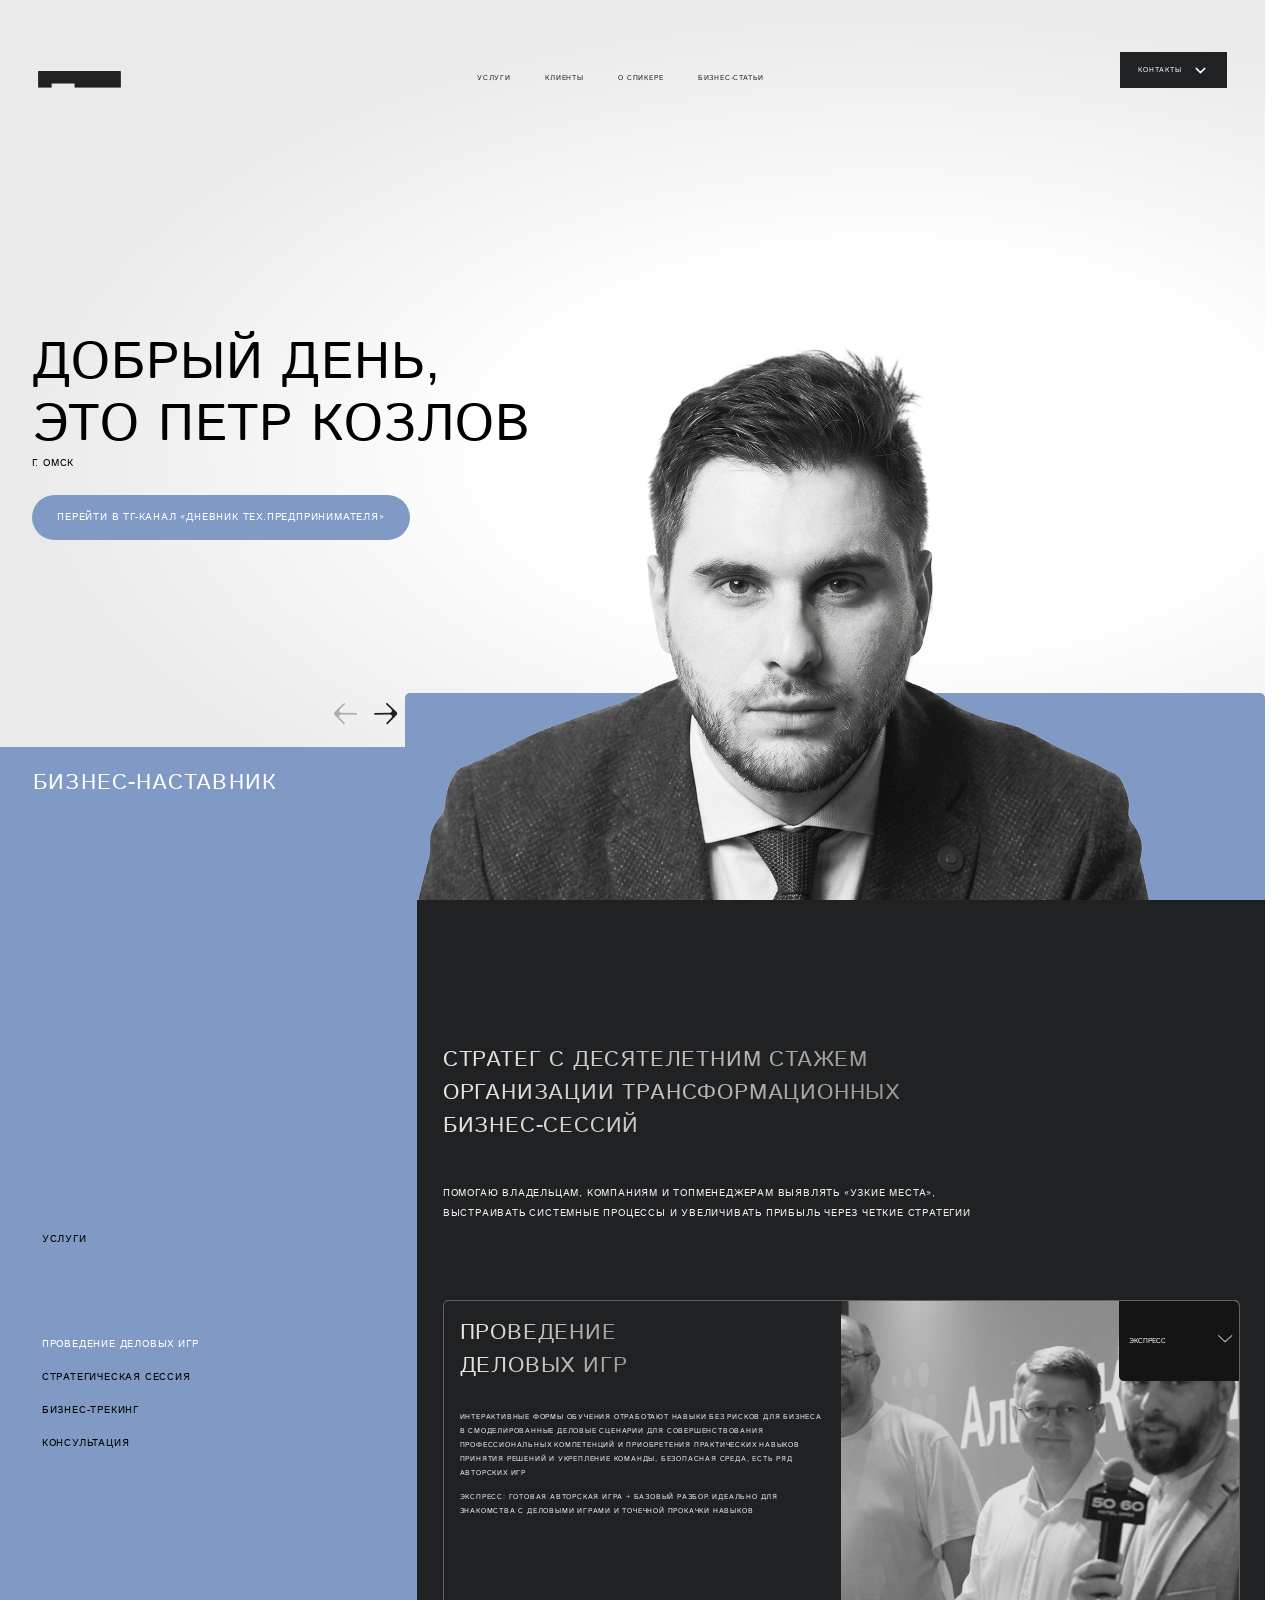
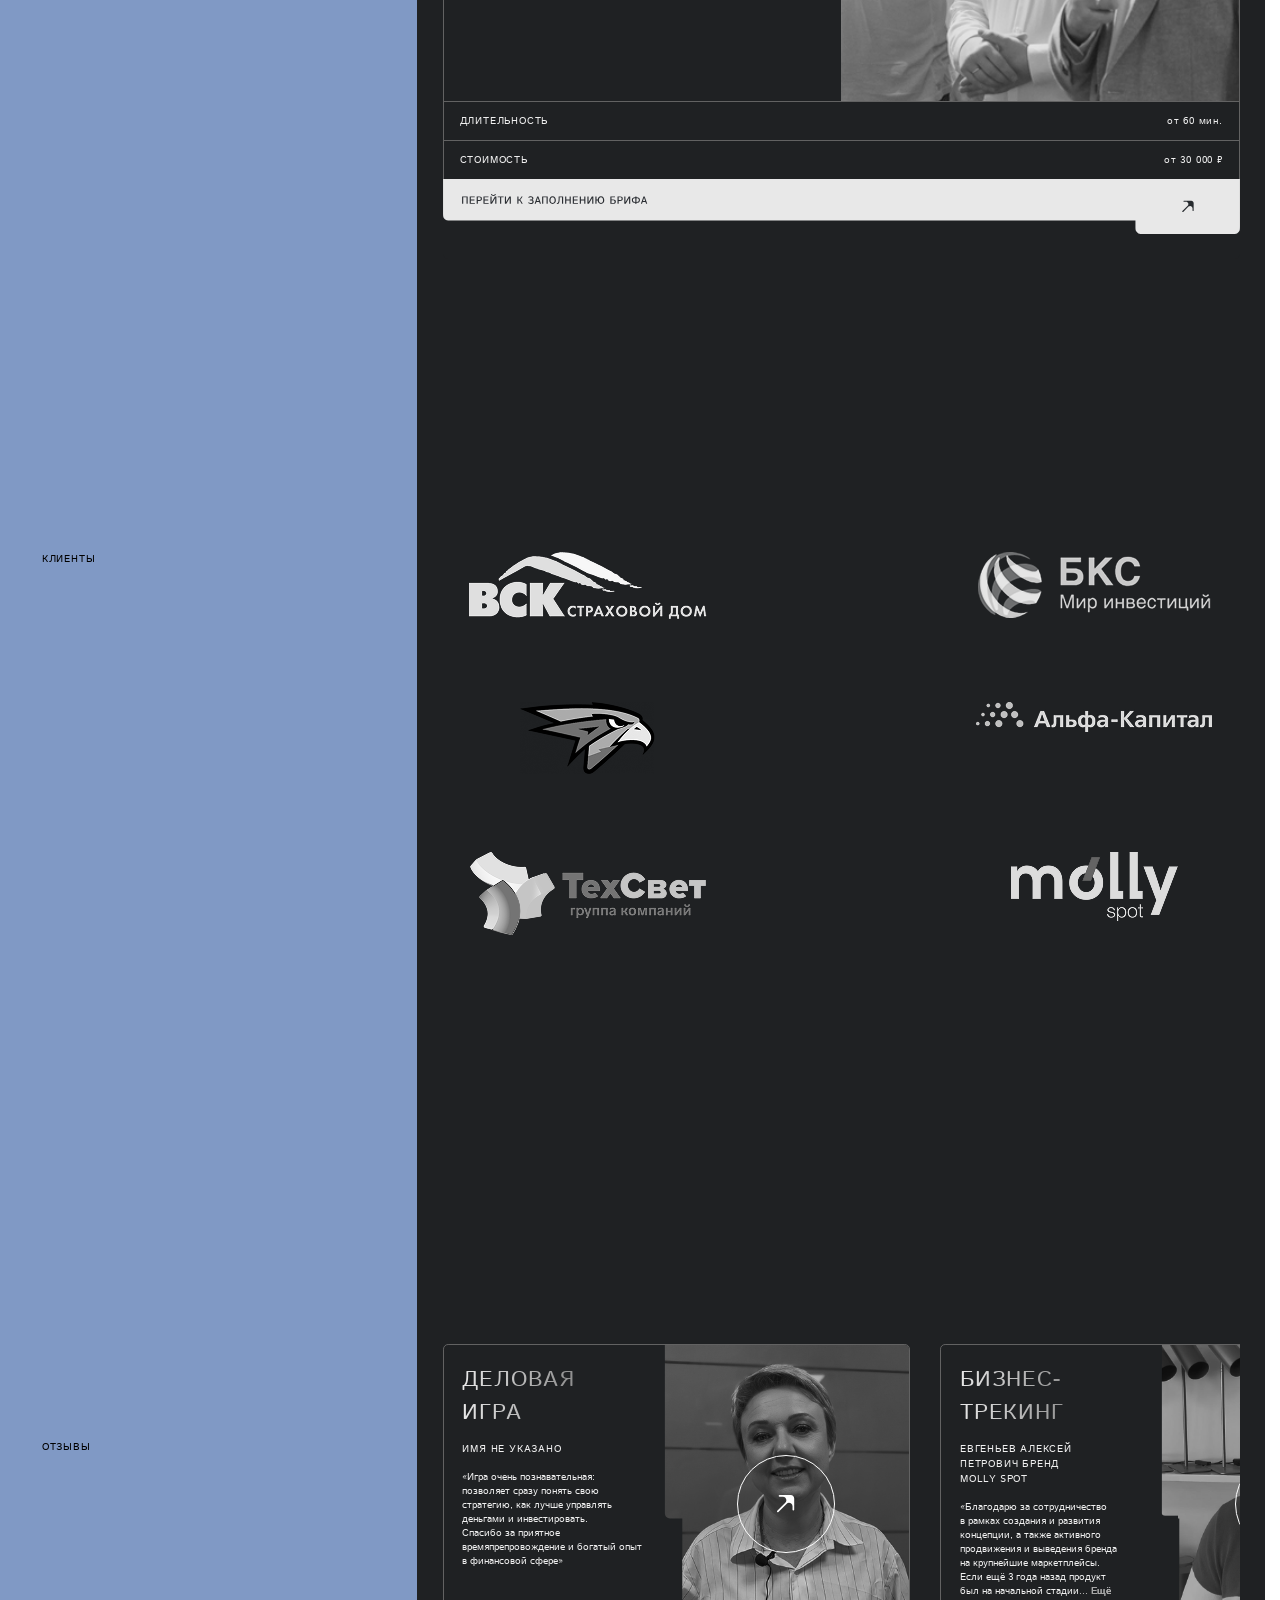
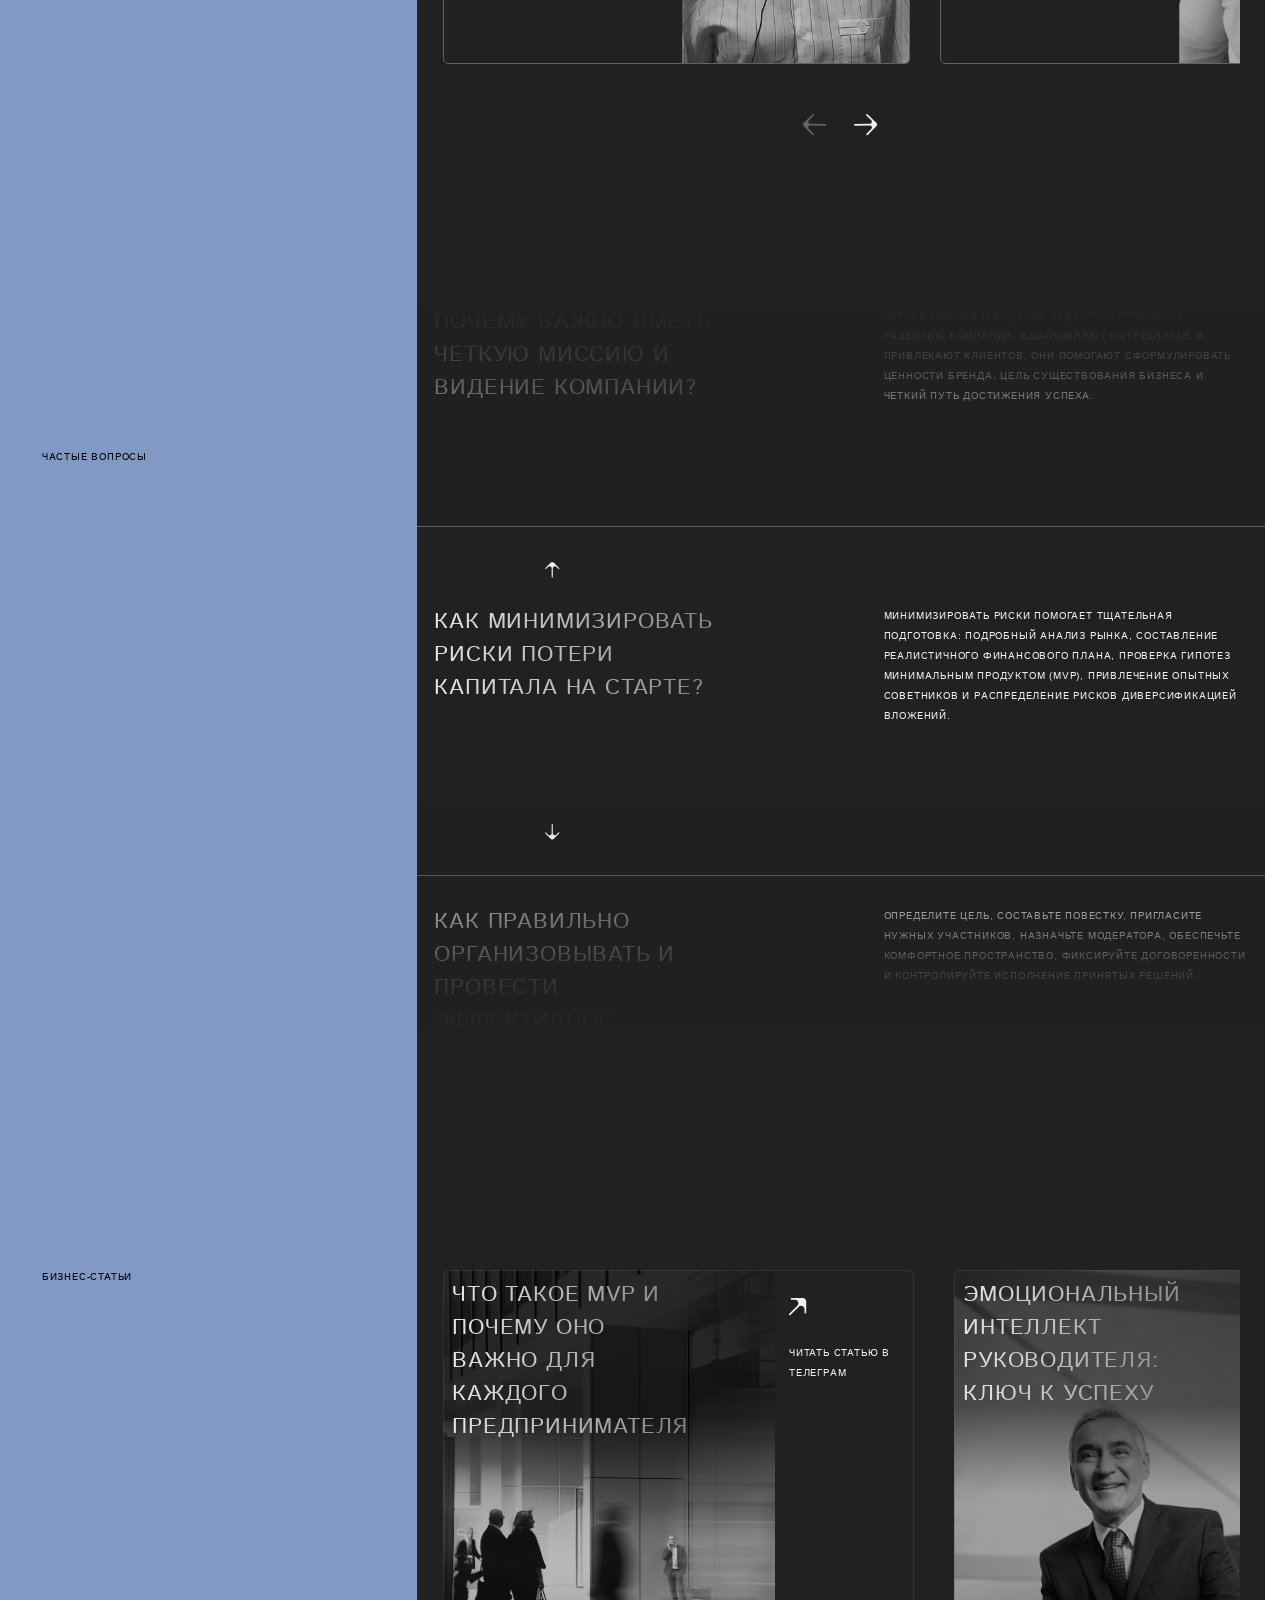
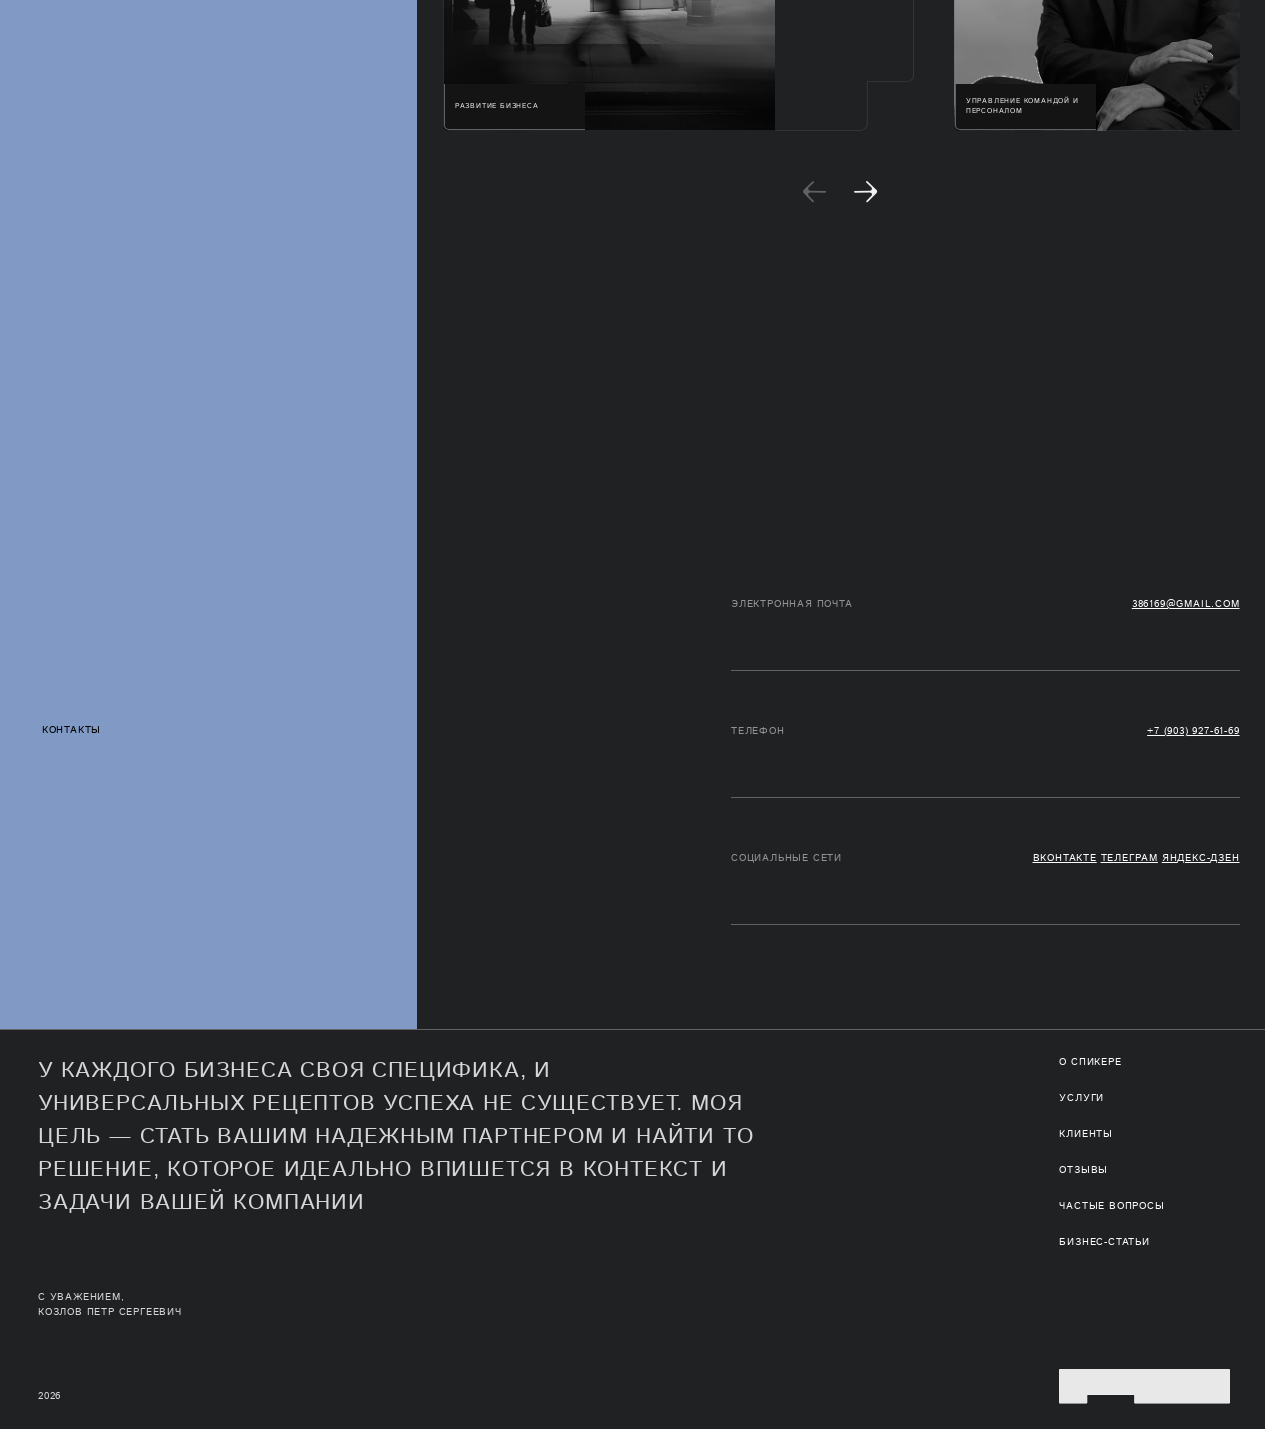
==== index.html @ 0a01ee16 "Обновление сайта3" ====
<!DOCTYPE html>
<html lang="ru">
<head>
	<meta charset="UTF-8">
	<meta name="viewport" content="width=device-width, initial-scale=1.0">
	<title>Пётр Козлов</title>
	<link rel="stylesheet" href="assets/css/style.css" type="text/css">
	<link rel="stylesheet" href="https://cdn.plyr.io/3.6.3/plyr.css"/>
	<link rel="icon" href="assets/svg/favicon.svg" type="image/svg+xml">


</head>
<body>
	<header>
		<nav>
			<div class="mobile-nav">
				<img src="assets/svg/logo.svg" alt="logo" class="logo" id="mobile-logo">
				<img src="assets/svg/burger-btn.svg" alt="burger-btn" id="burger-btn">
				<div class="mobile-nav-container hidden">
					<a href="#m-services">УСЛУГИ</a>
					<a href="#m-clients">КЛИЕНТЫ</a>
					<a href="#about">О СПИКЕРЕ</a>
					<a href="#m-articles">БИЗНЕС-СТАТЬИ</a>
					<a href="#m-contacts">КОНТАКТЫ</a>
					<img src="assets/svg/burger-close-btn.svg" alt="burger-close-btn" id="burger-close-btn">
				</div>
			</div>
			<div class="nav-container">
				<img src="assets/svg/logo.svg" alt="logo" class="logo">
				<div class="nav-links">
					<a href="#services">УСЛУГИ</a>
					<a href="#clients">КЛИЕНТЫ</a>
					<a href="#about">О СПИКЕРЕ</a>
					<a href="#articles">БИЗНЕС-СТАТЬИ</a>
				</div>
				<div class="contacts-dropdown">

					<button class="contacts-btn">
					<span>КОНТАКТЫ</span>
			
					<svg class="arrow" width="17" height="17" viewBox="0 0 24 24">
						<path d="M6 9L12 15L18 9"
							stroke="white"
							stroke-width="2"
							fill="none"
							stroke-linecap="round"/>
					</svg>
					</button>
			
					<div class="dropdown-menu">
			
					<a href="mailto:386169@gmail.com" class="contacts-without-underline-link">
						386169@gmail.com
					</a>
			
					<a href="tel:+79039276169" class="contacts-without-underline-link">
						+7 (903) 927-61-69
					</a>
			
					<a href="#">
						ВКОНТАКТЕ
					</a>
			
					<a href="#">
						ТЕЛЕГРАМ
					</a>
			
					<a href="#">
						ЯНДЕКС-ДЗЕН
					</a>
			
					</div>
			
				</div>
			</div>
			
		</nav>
	</header>
	<main>
		<div class="video-container hidden">
			<video preload="none" playsinline controls>
				<source src="assets/videos/REVIEW_1_fixed.mp4" type="video/mp4" />
			</video>
		</div>
		<div class="video-container hidden">
			<video preload="none" playsinline controls>
				<source src="assets/videos/REVIEW_2_fixed.mp4" type="video/mp4" />
			</video>
		</div>
		
		<section id="hero-section">
			<div class="hero-main-container">
				<div class="main-text">
					<h1>ДОБРЫЙ ДЕНЬ, </h1>
					<h1>ЭТО ПЕТР КОЗЛОВ</h1>
					<p>Г. ОМСК</p>
					<div class="round-link-tg">
						<a id="btn-go-to" href="https://t.me/technicalpred">ПЕРЕЙТИ В ТГ-КАНАЛ «ДНЕВНИК ТЕХ.ПРЕДПРИНИМАТЕЛЯ»</a>
					</div>
				</div>
			</div>
			<div class="arrow-buttons">
				<div></div>
				<svg id="left-arrow-btn" width="45" height="42" fill="none" xmlns="http://www.w3.org/2000/svg">
					<path d="M23.1695 10.7972C23.1634 11.2652 22.779 11.6396 22.311 11.6335L7.2255 11.436C5.44384 11.4127 4.52338 13.5551 5.76671 14.8314L10.6254 19.819C10.9364 20.1383 10.9459 20.6443 10.6471 20.975C10.3201 21.337 9.75532 21.3476 9.41493 20.9982L0.567143 11.9156C-0.203615 11.1244 -0.187037 9.8582 0.604169 9.08744L9.6867 0.23965C10.0361 -0.100743 10.6004 -0.0753549 10.9178 0.295043C11.2079 0.633497 11.1852 1.13907 10.8659 1.45011L5.87828 6.30878C4.60197 7.55211 5.46602 9.71789 7.24768 9.74122L22.3332 9.93871C22.8012 9.94484 23.1756 10.3292 23.1695 10.7972Z"/>
				</svg>
				
				<svg id="right-arrow-btn" width="45" height="42" fill="none" xmlns="http://www.w3.org/2000/svg">
					<path d="M0.00041566 10.7972C0.0065426 11.2652 0.390896 11.6396 0.858895 11.6335L15.9444 11.436C17.7261 11.4127 18.6465 13.5551 17.4032 14.8314L12.5445 19.819C12.2335 20.1383 12.224 20.6443 12.5228 20.975C12.8499 21.337 13.4146 21.3476 13.755 20.9982L22.6028 11.9156C23.3735 11.1244 23.357 9.8582 22.5658 9.08744L13.4832 0.23965C13.1338 -0.100743 12.5695 -0.075355 12.2521 0.295043C11.962 0.633497 11.9848 1.13907 12.3041 1.45011L17.2916 6.30879C18.568 7.55211 17.7039 9.71789 15.9222 9.74122L0.836707 9.93871C0.368711 9.94484 -0.00571129 10.3292 0.00041566 10.7972Z"/>
					</svg>
			</div>
			<div class="left-color-hero-section">
				<h2 class="main-text-swap" id="main-text-swap">БИЗНЕС-НАСТАВНИК</h2>
			</div>
			<div class="right-color-hero-section">
				<img src="assets/images/hero-section-first.png" alt="hero-section" class="hero-section-photo" id="hero-photo" loading="lazy">
				<img src="assets/images/hero-section-second.png" alt="hero-section" class="hero-section-photo" id="hero-photo-2" loading="lazy">
				<img src="assets/images/hero-section-third.png" alt="hero-section" class="hero-section-photo" id="hero-photo-3" loading="lazy">
				<img src="assets/images/hero-section-fourth.png" alt="hero-section" class="hero-section-photo" id="hero-photo-4" loading="lazy">
			</div>
		</section>
		<section id="hero-section-mobile">
			<div class="hero-mobile-main-container">
				<div class="mobile-main-text">
					<h1>ДОБРЫЙ ДЕНЬ, </h1>
					<h1>ЭТО ПЕТР КОЗЛОВ</h1>
				</div>

				<img src="assets/images/m-hero-section-first.png" alt="hero-section-1" class="hero-mobile-photo" loading="lazy">
				<img src="assets/images/m-hero-section-second.png" alt="hero-section-2" class="hero-mobile-photo" loading="lazy">
				<img src="assets/images/m-hero-section-third.png" alt="hero-section-3" class="hero-mobile-photo" loading="lazy">
				<img src="assets/images/m-hero-section-fourth.png" alt="hero-section-4" class="hero-mobile-photo" loading="lazy">
				<div class="mobile-round-link-tg">
					<a id="mobile-btn-go-to" href="https://t.me/technicalpred">ПЕРЕЙТИ В ТЕЛЕГРАМ-КАНАЛ</a>
				</div>
				<div class="mobile-color-hero-section">
					<h2 class="mobile-main-text-swap" id="mobile-main-text-swap">БИЗНЕС-НАСТАВНИК</h2>
					<div id="mobile-hero-pagination">
						<div class="m-h-pag-item"></div>
						<div class="m-h-pag-item"></div>
						<div class="m-h-pag-item"></div>
						<div class="m-h-pag-item"></div>
					</div>
				</div>
			</div>
		</section>
		<section class="type-section" name="services_section">
			<div class="type-section-left-container left-services-section">
				<div class=""></div>
				<div class="left-container-services">
					<h2 class="left-section-headers" id="services">УСЛУГИ</h2>
					<div class="type-section-btn" data-index="0">Проведение деловых игр</div>
					<div class="type-section-btn" data-index="1">Стратегическая сессия</div>
					<div class="type-section-btn" data-index="2">Бизнес-трекинг</div>
					<div class="type-section-btn" data-index="3">Консультация</div>
				</div>
			</div>
			<div class="type-section-right-container right-services-section" id="about">
				<div class="right-section-main-desc">
					<h3 class="right-section-headers">стратег с десятелетним стажем организации трансформационных бизнес-сессий</h3>
					<p class="right-section-text">
						Помогаю владельцам, компаниям и топменеджерам выявлять «узкие места», выстраивать системные процессы и увеличивать прибыль через четкие стратегии
					</p>
				</div>

				
				<h2 class="mobile-headers" id="m-services">УСЛУГИ</h2>
				<div class="slider-services">
					<div class="slider-services-track" id="slider-services-track">

						<div class="service-card">
							<div class="top-part-card">
								<div class="top-part-card-left">
									<h4 class="right-section-headers service-headers">Проведение деловых игр</h4>
									<p class="right-section-text service-desc-first">
										интерактивные формы обучения отработают навыки
										без рисков для бизнеса в смоделированные деловые сценарии для совершенствования профессиональных компетенций и приобретения практических навыков принятия решений и укрепление команды, безопасная среда, есть ряд авторских игр
									</p>
									<p class="right-section-text service-desc-second">
										экспресс: Готовая авторская игра + базовый разбор. Идеально для знакомства с деловыми играми и точечной прокачки навыков
									</p>

								</div>
								<div class="top-part-card-right">
									<img src="assets/images/service_1.png" alt="service-card1">
									<div class="service-selector">
										<button class="service-selector-btn">
										    Экспресс<span>Место</span>
										</button>
										<svg class="service-choice-arrow" width="15" height="8" viewBox="0 0 15 8" xmlns="http://www.w3.org/2000/svg">
											<path d="M7.17382 5.46788C7.20015 5.46788 7.22625 5.47285 7.25074 5.48251L7.32921 5.51348C7.56891 5.60807 7.84181 5.55288 8.02592 5.37258L13.3481 0.160641C13.5572 -0.0440926 13.8882 -0.0546297 14.1099 0.136393C14.3597 0.351709 14.3719 0.734682 14.1363 0.965453L7.85201 7.11951C7.46325 7.50022 6.84144 7.50022 6.45268 7.11951L0.168434 0.965454C-0.0672194 0.734683 -0.0550286 0.35171 0.194825 0.136394C0.416488 -0.0546286 0.747508 -0.0440914 0.956573 0.160643L6.39174 5.48321C6.43358 5.52419 6.38893 5.59301 6.33446 5.57152C6.27934 5.54977 6.29491 5.46788 6.35417 5.46788L7.17382 5.46788Z"/>
										</svg>
											
										
									  
										<ul class="service-selector-list hidden">
										    <li class="service-choice" data-service="express">
											  Экспресс
										    </li>
									  
										    <li class="service-choice" data-service="comand">
											  Командный
										    </li>
									  
										    <li class="service-choice" data-service="strategy">
											  Стратегический
										    </li>
										</ul>
									  </div>
								</div>
								<h4 class="mobile-service-headers">Проведение деловых игр</h4>
							</div>
							<div class="service-desc-duration">
								<p class="right-section-text">Длительность</p>
								<p class="right-section-text duration-item">от 60 мин.</p>
							</div>
							<div class="service-desc-price">
								<p class="right-section-text">Стоимость</p>
								<p class="right-section-text price-item">от 30 000 ₽</p>
							</div>
							<a class="service-go-to-brief" href="brief.html">
								<img src="assets/svg/service-card-bottom.svg" alt="service-btn-bottom">
								<img src="assets/svg/service-card-bottom-hover.svg" alt="service-btn-bottom-hover" class="service-go-to-brief-hover">
							</a>
							<a class="mobile-service-go-to-brief" href="brief.html">
								<img src="assets/svg/mobile-service-card-bottom.svg" alt="service-btn-bottom">
							</a>
						</div>

						<div class="service-card">
							<div class="top-part-card">
								<div class="top-part-card-left">
									<h4 class="right-section-headers service-headers">Стратегическая сессия</h4>
									<p class="right-section-text service-desc-first">
										Способ совместной деятельности топ-менеджмента и основных работников фирмы, ориентированный на формирование и утверждение единой стратегии перспективного развития на определённый период
									</p>
									<p class="right-section-text service-desc-second">
										экспресс: Однодневная сессия с готовой методологией. Подходит для малого бизнеса и стартапов, которым нужно быстро синхронизировать видение
									</p>
								</div>
								<div class="top-part-card-right">
									<img src="assets/images/service_2.png" alt="">
									<div class="service-selector">
										<button class="service-selector-btn">
										    Экспресс<span>Место</span>
										</button>
										<svg class="service-choice-arrow" width="15" height="8" viewBox="0 0 15 8" xmlns="http://www.w3.org/2000/svg">
											<path d="M7.17382 5.46788C7.20015 5.46788 7.22625 5.47285 7.25074 5.48251L7.32921 5.51348C7.56891 5.60807 7.84181 5.55288 8.02592 5.37258L13.3481 0.160641C13.5572 -0.0440926 13.8882 -0.0546297 14.1099 0.136393C14.3597 0.351709 14.3719 0.734682 14.1363 0.965453L7.85201 7.11951C7.46325 7.50022 6.84144 7.50022 6.45268 7.11951L0.168434 0.965454C-0.0672194 0.734683 -0.0550286 0.35171 0.194825 0.136394C0.416488 -0.0546286 0.747508 -0.0440914 0.956573 0.160643L6.39174 5.48321C6.43358 5.52419 6.38893 5.59301 6.33446 5.57152C6.27934 5.54977 6.29491 5.46788 6.35417 5.46788L7.17382 5.46788Z"/>
										</svg>
									  
										<ul class="service-selector-list hidden">
										    <li class="service-choice" data-service="expressStratSession">
											  Экспресс
										    </li>
									  
										    <li class="service-choice" data-service="standard">
											  Стандарт
										    </li>
									  
										    <li class="service-choice" data-service="premium">
											  Премиум
										    </li>
										</ul>
									  </div>
								</div>
								<h4 class="mobile-service-headers">Стратегическая сессия</h4>
							</div>
							<div class="service-desc-duration">
								<p class="right-section-text">Длительность</p>
								<p class="right-section-text duration-item">6 ч.</p>
							</div>
							<div class="service-desc-price">
								<p class="right-section-text">Стоимость</p>
								<p class="right-section-text price-item">от 70 000 ₽</p>
							</div>
							<a class="service-go-to-brief" href="brief.html">
								<img src="assets/svg/service-card-bottom.svg" alt="service-btn-bottom">
								<img src="assets/svg/service-card-bottom-hover.svg" alt="service-btn-bottom-hover" class="service-go-to-brief-hover">
							</a>
							<a class="mobile-service-go-to-brief" href="brief.html">
								<img src="assets/svg/mobile-service-card-bottom.svg" alt="service-btn-bottom">
							</a>
						</div>
		
						<div class="service-card">
							<div class="top-part-card">
								<div class="top-part-card-left">
									<h4 class="right-section-headers service-headers">бизнес-трекинг</h4>
									<p class="right-section-text service-desc-first">
										регулярный мониторинг и исследование важнейших метрик компании, предназначенный для обнаружения слабых мест, определений путей расширения и оптимизации функционирования
									</p>
									<p class="right-section-text service-desc-second">
										экспресс-диагностика: Базовый мониторинг ключевых метрик + выявление «узких горлышек» + список рекомендаций. Подходит для малого бизнеса, которому нужен быстрый срез состояния
									</p>
								</div>
								<div class="top-part-card-right">
									<img src="assets/images/service_3.png" alt="">
									<div class="service-selector">
										<button class="service-selector-btn">
										    Экспресс-диагностика<span>Место</span>
										</button>
										<svg class="service-choice-arrow" width="15" height="8" viewBox="0 0 15 8" xmlns="http://www.w3.org/2000/svg">
											<path d="M7.17382 5.46788C7.20015 5.46788 7.22625 5.47285 7.25074 5.48251L7.32921 5.51348C7.56891 5.60807 7.84181 5.55288 8.02592 5.37258L13.3481 0.160641C13.5572 -0.0440926 13.8882 -0.0546297 14.1099 0.136393C14.3597 0.351709 14.3719 0.734682 14.1363 0.965453L7.85201 7.11951C7.46325 7.50022 6.84144 7.50022 6.45268 7.11951L0.168434 0.965454C-0.0672194 0.734683 -0.0550286 0.35171 0.194825 0.136394C0.416488 -0.0546286 0.747508 -0.0440914 0.956573 0.160643L6.39174 5.48321C6.43358 5.52419 6.38893 5.59301 6.33446 5.57152C6.27934 5.54977 6.29491 5.46788 6.35417 5.46788L7.17382 5.46788Z"/>
										</svg>
									  
										<ul class="service-selector-list hidden">
										    <li class="service-choice" data-service="expressDiagnostic">
												Экспресс-диагностика
										    </li>
									  
										    <li class="service-choice" data-service="optimisation">
												Оптимизация
										    </li>
									  
										    <li class="service-choice" data-service="stratMaintenance">
												Стратегическое сопровождение
										    </li>
										</ul>
									  </div>
								</div>
								<h4 class="mobile-service-headers">Бизнес-трекинг</h4>
							</div>
							<div class="service-desc-duration">
								<p class="right-section-text">Длительность</p>
								<p class="right-section-text duration-item">5 СЕССИЙ</p>
							</div>
							<div class="service-desc-price">
								<p class="right-section-text">Стоимость</p>
								<p class="right-section-text price-item">от 50 000 ₽</p>
							</div>
							<a class="service-go-to-brief" href="brief.html">
								<img src="assets/svg/service-card-bottom.svg" alt="service-btn-bottom">
								<img src="assets/svg/service-card-bottom-hover.svg" alt="service-btn-bottom-hover" class="service-go-to-brief-hover">
							</a>
							<a class="mobile-service-go-to-brief" href="brief.html">
								<img src="assets/svg/mobile-service-card-bottom.svg" alt="service-btn-bottom">
							</a>
						</div>
		
						<div class="service-card">
							<div class="top-part-card">
								<div class="top-part-card-left">
									<h4 class="right-section-headers service-headers">консультация</h4>
									<p class="right-section-text service-desc-first">
										рекомендации собственникам и топ-менеджерам организаций, нацеленные на повышение производительности, преодоление препятствий и реализацию стратегических планов
									</p>
									<p class="right-section-text service-desc-second">
										Точечная консультация: Разбор одной конкретной управленческой задачи + персональные рекомендации. Идеально для быстрого получения экспертного взгляда.(заранее отправляется запрос).
									</p>
								</div>
								<div class="top-part-card-right">
									<img src="assets/images/service_4.png" alt="">
									<div class="service-selector">
										<button class="service-selector-btn">
										    Точечная консультация<span>Место</span>
										</button>
										<svg class="service-choice-arrow" width="15" height="8" viewBox="0 0 15 8" xmlns="http://www.w3.org/2000/svg">
											<path d="M7.17382 5.46788C7.20015 5.46788 7.22625 5.47285 7.25074 5.48251L7.32921 5.51348C7.56891 5.60807 7.84181 5.55288 8.02592 5.37258L13.3481 0.160641C13.5572 -0.0440926 13.8882 -0.0546297 14.1099 0.136393C14.3597 0.351709 14.3719 0.734682 14.1363 0.965453L7.85201 7.11951C7.46325 7.50022 6.84144 7.50022 6.45268 7.11951L0.168434 0.965454C-0.0672194 0.734683 -0.0550286 0.35171 0.194825 0.136394C0.416488 -0.0546286 0.747508 -0.0440914 0.956573 0.160643L6.39174 5.48321C6.43358 5.52419 6.38893 5.59301 6.33446 5.57152C6.27934 5.54977 6.29491 5.46788 6.35417 5.46788L7.17382 5.46788Z"/>
										</svg>
									  
										<ul class="service-selector-list hidden">
										    <li class="service-choice" data-service="pointConsultation">
												Точечная консультация
										    </li>
									  
										    <li class="service-choice" data-service="diagnosticPackage">
												Диагностический пакет
										    </li>
									  
										    <li class="service-choice" data-service="regularSupport">
												Регулярное сопровождение
										    </li>
										</ul>
									  </div>
								</div>
								<h4 class="mobile-service-headers">Консультация</h4>
							</div>
							<div class="service-desc-duration">
								<p class="right-section-text">Длительность</p>
								<p class="right-section-text duration-item">60 мин.</p>
							</div>
							<div class="service-desc-price">
								<p class="right-section-text">Стоимость</p>
								<p class="right-section-text price-item">от 5 000 ₽</p>
							</div>
							<a class="service-go-to-brief" href="brief.html">
								<img src="assets/svg/service-card-bottom.svg" alt="service-btn-bottom">
								<img src="assets/svg/service-card-bottom-hover.svg" alt="service-btn-bottom-hover" class="service-go-to-brief-hover">
							</a>
							<a class="mobile-service-go-to-brief" href="brief.html">
								<img src="assets/svg/mobile-service-card-bottom.svg" alt="service-btn-bottom">
							</a>
						</div>

					</div>
					<div id="mobile-services-pagination">
						<div class="m-ser-pag-item"></div>
						<div class="m-ser-pag-item"></div>
						<div class="m-ser-pag-item"></div>
						<div class="m-ser-pag-item"></div>
					</div>
				</div>
				
			</div>
		</section>
		<section class="type-section" name="clients_section">
			<div class="type-section-left-container">
				<div class="left-headers-container">
					<h4 class="left-section-headers" id="clients">Клиенты</h4>
				</div>
				
			</div>
			<div class="type-section-right-container">
				
				<h2 class="mobile-headers" id="m-clients">Клиенты</h2>
				<div class="clients-list">
					<div class="clients-image-container">
						<img src="assets/images/Clients_Logo_VSK.png" alt="ВСК Страховой дом">
					</div>
					<div class="clients-image-container">
						<img src="assets/images/Clients_Logo_BKS.png" alt="БКС Мир инвестиций">
					</div>
					<div class="clients-image-container">
						<img src="assets/images/Clients_Logo_Avangard.png" alt="Авангард">
					</div>
					<div class="clients-image-container">
						<img src="assets/images/Clients_Logo_Alpha.png" alt="Альфа-Капитал">
					</div>
					<div class="clients-image-container">
						<img src="assets/images/Clients_Logo_TechSvet.png" alt="ВСК Страховой дом">
					</div>
					<div class="clients-image-container">
						<img src="assets/images/Clients_Logo_Molly.png" alt="БКС Мир инвестиций"> 
					</div>
					<div class="clients-image-container empty">
					</div>
					<div class="clients-image-container empty"> 
					</div>
				</div>
				<div class="clients-list">
						
				</div>
			</div>
		</section>
		<section class="type-section" name="reviews_section">
			<div class="type-section-left-container">
				<div class="left-headers-container">
					<h4 class="left-section-headers" id="reviews">Отзывы</h4>
				</div>
				
			</div>
			<div class="type-section-right-container review-section">
				<h2 class="mobile-headers" id="m-reviews">Отзывы</h2>
				<div class="slider-reviews">
					<div class="slider-reviews-track" id="slider-reviews-track">
						<div class="review-slide video-review">
							<div class="review-slide-left">
								<h4 class="right-section-headers">
									Деловая игра
								</h4>
								<p class="review-name">Имя не указано</p>
								<p class="right-section-text review-desc">
									«Игра очень познавательная: позволяет сразу понять свою стратегию, как лучше управлять деньгами и инвестировать.
								</p>
								<p class="right-section-text review-desc">
									Спасибо за приятное времяпрепровождение и богатый опыт в финансовой сфере»
								</p>
							</div>
							<div class="review-slide-right">
								<img src="assets/images/review-first-photo.png" alt="Client photo">
								<div class="review-right-cover-container">
									<div class="review-right-arrow-container">
										<svg width="18" height="18" viewBox="0 0 18 18" xmlns="http://www.w3.org/2000/svg">
										<path d="M0.247356 16.9678C0.5778 17.2982 1.11355 17.2982 1.444 16.9678L9.52405 8.88772C11.7378 6.67393 15.523 8.2435 15.5206 11.3743L15.5181 14.6657C15.5177 15.1116 15.8642 15.4809 16.3092 15.509C16.7952 15.5396 17.2063 15.154 17.2066 14.667L17.2152 3.51532C17.2167 1.5732 15.6419 -0.00157085 13.6998 -7.53099e-05L2.5481 0.0085095C2.06116 0.00888309 1.67549 0.419963 1.70614 0.905927C1.7342 1.35095 2.10349 1.69742 2.54939 1.69707L5.84086 1.69454C8.97164 1.69213 10.5412 5.47728 8.32741 7.69108L0.247357 15.7711C-0.0830879 16.1016 -0.0830873 16.6373 0.247356 16.9678Z"/>
										</svg>
									</div>
									
								</div>
								<img src="assets/svg/mobile-review-cover.svg" alt="" class="mobile-review-cover">		
							</div>
							<svg class="review-slide-cover" xmlns="http://www.w3.org/2000/svg" xmlns:xlink="http://www.w3.org/1999/xlink" x="0px" y="0px"
							viewBox="0 0 707 503" style="enable-background:new 0 0 707 503;" xml:space="preserve">
								<style type="text/css">
									.st0{opacity:1;enable-background:new;}
									.st1{opacity:0}
								</style>
								<path class="st0" d="M335,0v261c0,4.4,3.6,8,8,8h19v234H0V0H335z"/>
								<g>
									<path class="st1" d="M704.2,2.8v497.3H2.8V2.8H704.2 M707,0H0v503h707V0L707,0z"/>
								</g>
							</svg>
					     
						</div>
						<div class="review-slide video-review">
							<div class="review-slide-left">
								<h4 class="right-section-headers">
									Бизнес-трекинг
								</h4>
								<p class="review-name">Евгеньев Алексей Петрович
									бренд Molly spot</p>
								<p class="right-section-text review-desc">
									«Благодарю за сотрудничество в рамках создания и развития концепции, а также активного продвижения и выведения бренда на крупнейшие маркетплейсы.
								</p>
								<p class="right-section-text review-desc">
									Если ещё 3 года назад продукт был на начальной стадии<span id="review-full-text-btn-1">... Ещё</span>
									<span id="mobile-review-full-text-1">разработки, то сейчас мы активно представлены на Ozon и Wildberries и успешно торгуем в данном направлении»</span>
									<p class="right-section-text review-desc" id="review-collapse-text-btn-1">Свернуть</p>
								</p>
							</div>
							<div class="review-slide-right">
								<img src="assets/images/review-second-photo.png" alt="Client photo">
								<div class="review-right-cover-container">
									<div class="review-right-arrow-container">
										<svg width="18" height="18" viewBox="0 0 18 18" xmlns="http://www.w3.org/2000/svg">
										<path d="M0.247356 16.9678C0.5778 17.2982 1.11355 17.2982 1.444 16.9678L9.52405 8.88772C11.7378 6.67393 15.523 8.2435 15.5206 11.3743L15.5181 14.6657C15.5177 15.1116 15.8642 15.4809 16.3092 15.509C16.7952 15.5396 17.2063 15.154 17.2066 14.667L17.2152 3.51532C17.2167 1.5732 15.6419 -0.00157085 13.6998 -7.53099e-05L2.5481 0.0085095C2.06116 0.00888309 1.67549 0.419963 1.70614 0.905927C1.7342 1.35095 2.10349 1.69742 2.54939 1.69707L5.84086 1.69454C8.97164 1.69213 10.5412 5.47728 8.32741 7.69108L0.247357 15.7711C-0.0830879 16.1016 -0.0830873 16.6373 0.247356 16.9678Z"/>
										</svg>
									</div>
									
								</div>
								<img src="assets/svg/mobile-review-cover.svg" alt="" class="mobile-review-cover">	
							</div>
							<svg class="review-slide-cover" xmlns="http://www.w3.org/2000/svg" xmlns:xlink="http://www.w3.org/1999/xlink" x="0px" y="0px"
							viewBox="0 0 707 503" style="enable-background:new 0 0 707 503;" xml:space="preserve">
								<style type="text/css">
									.st0{opacity:1;enable-background:new;}
									.st1{opacity:0}
								</style>
								<path class="st0" d="M335,0v261c0,4.4,3.6,8,8,8h19v234H0V0H335z"/>
								<g>
									<path class="st1" d="M704.2,2.8v497.3H2.8V2.8H704.2 M707,0H0v503h707V0L707,0z"/>
								</g>
							</svg>
							<div class="review-more-text-container" id="review-more-text-container-1">
								<p class="right-section-text review-desc-right">разработки, то сейчас мы активно представлены на Ozon и Wildberries и успешно торгуем в данном направлении»</p>
								<svg id="review-left-arrow-more-text" width="45" height="42" fill="none" xmlns="http://www.w3.org/2000/svg">
									<path d="M23.1695 10.7972C23.1634 11.2652 22.779 11.6396 22.311 11.6335L7.2255 11.436C5.44384 11.4127 4.52338 13.5551 5.76671 14.8314L10.6254 19.819C10.9364 20.1383 10.9459 20.6443 10.6471 20.975C10.3201 21.337 9.75532 21.3476 9.41493 20.9982L0.567143 11.9156C-0.203615 11.1244 -0.187037 9.8582 0.604169 9.08744L9.6867 0.23965C10.0361 -0.100743 10.6004 -0.0753549 10.9178 0.295043C11.2079 0.633497 11.1852 1.13907 10.8659 1.45011L5.87828 6.30878C4.60197 7.55211 5.46602 9.71789 7.24768 9.74122L22.3332 9.93871C22.8012 9.94484 23.1756 10.3292 23.1695 10.7972Z"/>
								</svg>
							</div>
						</div>
						
					</div>

					<div id="mobile-reviews-pagination">
						<div class="m-rev-pag-item"></div>
						<div class="m-rev-pag-item"></div>
					</div>

					<div class="review-slider-arrows">
						<svg id="review-left-arrow-btn" width="45" height="42" fill="none" xmlns="http://www.w3.org/2000/svg">
							<path d="M23.1695 10.7972C23.1634 11.2652 22.779 11.6396 22.311 11.6335L7.2255 11.436C5.44384 11.4127 4.52338 13.5551 5.76671 14.8314L10.6254 19.819C10.9364 20.1383 10.9459 20.6443 10.6471 20.975C10.3201 21.337 9.75532 21.3476 9.41493 20.9982L0.567143 11.9156C-0.203615 11.1244 -0.187037 9.8582 0.604169 9.08744L9.6867 0.23965C10.0361 -0.100743 10.6004 -0.0753549 10.9178 0.295043C11.2079 0.633497 11.1852 1.13907 10.8659 1.45011L5.87828 6.30878C4.60197 7.55211 5.46602 9.71789 7.24768 9.74122L22.3332 9.93871C22.8012 9.94484 23.1756 10.3292 23.1695 10.7972Z"/>
						</svg>
						<svg id="review-right-arrow-btn" width="45" height="42" fill="none" xmlns="http://www.w3.org/2000/svg">
							<path d="M0.00041566 10.7972C0.0065426 11.2652 0.390896 11.6396 0.858895 11.6335L15.9444 11.436C17.7261 11.4127 18.6465 13.5551 17.4032 14.8314L12.5445 19.819C12.2335 20.1383 12.224 20.6443 12.5228 20.975C12.8499 21.337 13.4146 21.3476 13.755 20.9982L22.6028 11.9156C23.3735 11.1244 23.357 9.8582 22.5658 9.08744L13.4832 0.23965C13.1338 -0.100743 12.5695 -0.075355 12.2521 0.295043C11.962 0.633497 11.9848 1.13907 12.3041 1.45011L17.2916 6.30879C18.568 7.55211 17.7039 9.71789 15.9222 9.74122L0.836707 9.93871C0.368711 9.94484 -0.00571129 10.3292 0.00041566 10.7972Z"/>
							</svg>
					</div>
				</div>
			</div>
		</section>

		<section class="type-section" name="faq_section">
			<div class="type-section-left-container">
				<div class="left-headers-container">
					<h4 class="left-section-headers" id="faq">Частые вопросы</h4>
				</div>
				
			</div>
			<div class="type-section-right-container" id="faq-container">
				<h2 class="mobile-headers" id="m-faq">Частые вопросы</h2>
				<div class="slider-faq">
					<div class="slider-faq-track" id="slider-faq-track">
						<div class="faq-slide">
							<div class="faq-slide-left">
								<h4 class="right-section-headers">
									Почему важно иметь четкую миссию и видение компании?
								</h4>
								
							</div>
							<div class="faq-slide-right">
								<p class="right-section-text">
									Четкая миссия и видение задают направление развитию компании, вдохновляют сотрудников и привлекают клиентов. Они помогают сформулировать ценности бренда, цель существования бизнеса и четкий путь достижения успеха.
								</p>
					     
							</div>
						</div>
						<div class="faq-slide">
							<div class="faq-slide-left">
								<h4 class="right-section-headers">
									Как минимизировать риски потери капитала на старте?
								</h4>
								
							</div>
							<div class="faq-slide-right">
								<p class="right-section-text">
									Минимизировать риски помогает тщательная подготовка: подробный анализ рынка, составление реалистичного финансового плана, проверка гипотез минимальным продуктом (MVP), привлечение опытных советников и распределение рисков диверсификацией вложений.
								</p>
					     
							</div>
						</div>
						<div class="faq-slide">
							<div class="faq-slide-left">
								<h4 class="right-section-headers">
									Как правильно организовывать и провести эффективное совещание?
								</h4>
								
							</div>
							<div class="faq-slide-right">
								<p class="right-section-text">
									Определите цель, составьте повестку, пригласите нужных участников, назначьте модератора, обеспечьте комфортное пространство, фиксируйте договоренности и контролируйте исполнение принятых решений.
								</p>
					     
							</div>
						</div>
						<div class="faq-slide">
							<div class="faq-slide-left">
								<h4 class="right-section-headers">
									Сколько длится средняя стратегическая сессия?
								</h4>
								
							</div>
							<div class="faq-slide-right">
								<p class="right-section-text">
									Оптимальная длительность — от 1 до 3 дней. Конкретный срок зависит от масштабов бизнеса, числа участников и глубины решаемых задач.
								</p>
					     
							</div>
						</div>
						<div class="faq-slide">
							<div class="faq-slide-left">
								<h4 class="right-section-headers">
									Есть ли разница между коучингом и проведением стратегических сессий?
								</h4>
								
							</div>
							<div class="faq-slide-right">
								<p class="right-section-text">
									Да, коучинг направлен на развитие личного потенциала, самостоятельное принятие решений клиентом. Стратегические сессии — это работа группы над выработкой совместных решений и развитием компании.
								</p>
					     
							</div>
						</div>
						<div class="faq-slide">
							<div class="faq-slide-left">
								<h4 class="right-section-headers">
									Насколько важна правильная подготовка презентации для инвестора?
								</h4>
								
							</div>
							<div class="faq-slide-right">
								<p class="right-section-text">
									Правильная презентация повышает шансы привлечь инвестиции. Она должна ясно демонстрировать потенциал бизнеса, конкурентоспособность и выгоду для инвестора. Грамотная структура, понятные графики и убедительная речь существенно повышают вероятность одобрения.
								</p>
					     
							</div>
						</div>
						<div class="faq-slide">
							<div class="faq-slide-left">
								<h4 class="right-section-headers">
									Какие ошибки чаще всего допускают начинающие предприниматели?
								</h4>
								
							</div>
							<div class="faq-slide-right">
								<p class="right-section-text">
									Типичные ошибки новичков: недооценивание конкуренции, неправильная оценка затрат, недостаточная экспертиза рынка, отсутствие гибкости в управлении и игнорирование обратной связи от клиентов, а также правильно выбранная целевая аудитория.
								</p>
					     
							</div>
						</div>
						<div class="faq-slide">
							<div class="faq-slide-left">
								<h4 class="right-section-headers">
									Нужна ли команда основателей или достаточно одного лидера?
								</h4>
								
							</div>
							<div class="faq-slide-right">
								<p class="right-section-text">
									Команде легче преодолеть препятствия, распределять нагрузки и предлагать разные точки зрения. Один лидер рискует перегрузиться, упустить нюансы и замедлить рост компании.
								</p>
					     
							</div>
						</div>
						<div class="faq-slide">
							<div class="faq-slide-left">
								<h4 class="right-section-headers">
									Подходит ли метод деловой игры для всех видов бизнеса?
								</h4>
								
							</div>
							<div class="faq-slide-right">
								<p class="right-section-text">
									Деловая игра полезна практически для любого бизнеса, особенно там, где важны командная работа, разработка новых продуктов, управление ресурсами и стрессоустойчивость сотрудников.
								</p>
					     
							</div>
						</div>
						<div class="faq-slide">
							<div class="faq-slide-left">
								<h4 class="right-section-headers">
									Возможно ли разработать индивидуальную игру под запросы конкретной компании?
								</h4>
								
							</div>
							<div class="faq-slide-right">
								<p class="right-section-text">
									Да, возможно. Игры адаптируются под потребности заказчика, учитываются специфика отрасли, корпоративная культура и актуальные задачи компании. Процесс обсуждается в каждой ситуации индивидуально, всегда запросы имеют специфику.
								</p>
					     
							</div>
						</div>
					</div>
					<div class="faq-slider-arrows">
						<svg id="slider-faq-up-arrow" width="15" height="16" viewBox="0 0 15 16" xmlns="http://www.w3.org/2000/svg">
							<path d="M7.23535 15.5103C7.55398 15.5103 7.81227 15.252 7.81227 14.9334L7.81227 6.20415C7.81227 4.42234 9.96656 3.53 11.2265 4.78993L13.4884 7.05182C13.7029 7.26639 14.0473 7.27737 14.2751 7.0769C14.5244 6.85751 14.5367 6.47318 14.3018 6.23835L8.64957 0.586088C7.86852 -0.19496 6.60219 -0.194961 5.82114 0.586088L0.168871 6.23835C-0.0659528 6.47318 -0.0536991 6.85751 0.195606 7.0769C0.42341 7.27737 0.767761 7.26639 0.982333 7.05182L3.24421 4.78994C4.50414 3.53001 6.65843 4.42234 6.65843 6.20415L6.65843 14.9334C6.65843 15.252 6.91672 15.5103 7.23535 15.5103Z"/>
						</svg>
						<svg id="slider-faq-down-arrow" width="15" height="16" viewBox="0 0 15 16" xmlns="http://www.w3.org/2000/svg">
							<path d="M7.23535 -0.000569628C7.55398 -0.000569656 7.81227 0.257727 7.81227 0.576353L7.81227 9.30562C7.81227 11.0874 9.96656 11.9798 11.2265 10.7198L13.4884 8.45795C13.7029 8.24338 14.0473 8.2324 14.2751 8.43287C14.5244 8.65226 14.5367 9.03659 14.3018 9.27141L8.64957 14.9237C7.86852 15.7047 6.60219 15.7047 5.82114 14.9237L0.168871 9.27141C-0.0659528 9.03659 -0.0536991 8.65226 0.195606 8.43287C0.42341 8.2324 0.767761 8.24338 0.982333 8.45795L3.24421 10.7198C4.50414 11.9798 6.65843 11.0874 6.65843 9.30562L6.65843 0.576354C6.65843 0.257727 6.91672 -0.000569599 7.23535 -0.000569628Z"/>
						</svg>	
					</div>
				</div>
			</div>
		</section>

		<section class="type-section" name="articles_section">
			<div class="type-section-left-container">
				<div class="left-headers-container">
					<h4 class="left-section-headers" id="articles">Бизнес-статьи</h4>
				</div>
				
			</div>
			<div class="type-section-right-container">
				
				<h2 class="mobile-headers" id="m-articles">Бизнес-статьи</h2>
				<div class="slider-articles">
					<div class="slider-articles-track" id="slider-articles-track">
						<a href="https://t.me/technicalpred" class="articles-slide">
							<div class="articles-slide-left">
								<img src="assets/images/Business article1.png" alt="BA1">
							</div>
							<div class="articles-slide-right">
								<svg width="18" height="18" viewBox="0 0 18 18" xmlns="http://www.w3.org/2000/svg">
									<path d="M0.247356 16.9678C0.5778 17.2982 1.11355 17.2982 1.444 16.9678L9.52405 8.88772C11.7378 6.67393 15.523 8.2435 15.5206 11.3743L15.5181 14.6657C15.5177 15.1116 15.8642 15.4809 16.3092 15.509C16.7952 15.5396 17.2063 15.154 17.2066 14.667L17.2152 3.51532C17.2167 1.5732 15.6419 -0.00157085 13.6998 -7.53099e-05L2.5481 0.0085095C2.06116 0.00888309 1.67549 0.419963 1.70614 0.905927C1.7342 1.35095 2.10349 1.69742 2.54939 1.69707L5.84086 1.69454C8.97164 1.69213 10.5412 5.47728 8.32741 7.69108L0.247357 15.7711C-0.0830879 16.1016 -0.0830873 16.6373 0.247356 16.9678Z" fill="#262A2E"/>
								</svg>
									
								<p class="right-section-text">Читать статью в телеграм</p>
							</div>
							<div class="articles-slide-cover">
								<svg class="articles-slide-cover-svg" viewBox="0 0 549 537" fill="none" xmlns="http://www.w3.org/2000/svg">
									<mask id="path-1-inside-1_188_1194" fill="white">
									<path d="M541 0C545.418 1.68104e-06 549 3.58172 549 8V472C549 476.418 545.418 480 541 480H495V529C495 533.418 491.418 537 487 537H8C3.58172 537 2.46482e-07 533.418 0 529V8C1.48194e-06 3.58172 3.58172 1.93129e-07 8 0H541Z"/>
									</mask>
									<path d="M541 0V-1V-1V0ZM549 8H550V8H549ZM549 472H548V472H549ZM541 480V481V481V480ZM495 480V479H494V480H495ZM495 529H496V529H495ZM487 537V538V538V537ZM8 537L8 538H8V537ZM0 529H-1V529H0ZM0 8L-1 8V8H0ZM8 0V-1V-1V0ZM541 0V1C544.866 1 548 4.13401 548 8H549H550C550 3.02944 545.971 -0.999998 541 -1V0ZM549 8H548V472H549H550V8H549ZM549 472H548C548 475.866 544.866 479 541 479V480V481C545.971 481 550 476.971 550 472H549ZM541 480V479H495V480V481H541V480ZM495 480H494V529H495H496V480H495ZM495 529H494C494 532.866 490.866 536 487 536V537V538C491.971 538 496 533.971 496 529H495ZM487 537V536H8V537V538H487V537ZM8 537V536C4.13401 536 1 532.866 1 529H0H-1C-1 533.971 3.02944 538 8 538L8 537ZM0 529H1V8H0H-1V529H0ZM0 8H1C1 4.13401 4.13401 1 8 1V0V-1C3.02944 -1 -0.999998 3.02944 -1 8L0 8ZM8 0V1H541V0V-1H8V0Z" fill="#626262" mask="url(#path-1-inside-1_188_1194)"/>
								</svg>
								<img class="mobile-articles-slide-cover-svg" src="assets/svg/mobile-article-cover.svg" alt="">
								<h4 class="right-section-headers articles-slider-h">
									Что такое MVP и почему оно важно для каждого предпринимателя?
								</h4>	
								<div class="article-die">
									Развитие бизнеса
								</div>
							</div>
					     
						</a>
						<a href="https://t.me/technicalpred" class="articles-slide">
							<div class="articles-slide-left">
								<img src="assets/images/Business article2.png" alt="BA1">
							</div>
							<div class="articles-slide-right">
								<svg width="18" height="18" viewBox="0 0 18 18" xmlns="http://www.w3.org/2000/svg">
									<path d="M0.247356 16.9678C0.5778 17.2982 1.11355 17.2982 1.444 16.9678L9.52405 8.88772C11.7378 6.67393 15.523 8.2435 15.5206 11.3743L15.5181 14.6657C15.5177 15.1116 15.8642 15.4809 16.3092 15.509C16.7952 15.5396 17.2063 15.154 17.2066 14.667L17.2152 3.51532C17.2167 1.5732 15.6419 -0.00157085 13.6998 -7.53099e-05L2.5481 0.0085095C2.06116 0.00888309 1.67549 0.419963 1.70614 0.905927C1.7342 1.35095 2.10349 1.69742 2.54939 1.69707L5.84086 1.69454C8.97164 1.69213 10.5412 5.47728 8.32741 7.69108L0.247357 15.7711C-0.0830879 16.1016 -0.0830873 16.6373 0.247356 16.9678Z" fill="#262A2E"/>
								</svg>
									
								<p class="right-section-text">Читать статью в телеграм</p>
							</div>
							<div class="articles-slide-cover">
								<svg class="articles-slide-cover-svg" viewBox="0 0 549 537" fill="none" xmlns="http://www.w3.org/2000/svg">
									<mask id="path-1-inside-1_188_1194" fill="white">
									<path d="M541 0C545.418 1.68104e-06 549 3.58172 549 8V472C549 476.418 545.418 480 541 480H495V529C495 533.418 491.418 537 487 537H8C3.58172 537 2.46482e-07 533.418 0 529V8C1.48194e-06 3.58172 3.58172 1.93129e-07 8 0H541Z"/>
									</mask>
									<path d="M541 0V-1V-1V0ZM549 8H550V8H549ZM549 472H548V472H549ZM541 480V481V481V480ZM495 480V479H494V480H495ZM495 529H496V529H495ZM487 537V538V538V537ZM8 537L8 538H8V537ZM0 529H-1V529H0ZM0 8L-1 8V8H0ZM8 0V-1V-1V0ZM541 0V1C544.866 1 548 4.13401 548 8H549H550C550 3.02944 545.971 -0.999998 541 -1V0ZM549 8H548V472H549H550V8H549ZM549 472H548C548 475.866 544.866 479 541 479V480V481C545.971 481 550 476.971 550 472H549ZM541 480V479H495V480V481H541V480ZM495 480H494V529H495H496V480H495ZM495 529H494C494 532.866 490.866 536 487 536V537V538C491.971 538 496 533.971 496 529H495ZM487 537V536H8V537V538H487V537ZM8 537V536C4.13401 536 1 532.866 1 529H0H-1C-1 533.971 3.02944 538 8 538L8 537ZM0 529H1V8H0H-1V529H0ZM0 8H1C1 4.13401 4.13401 1 8 1V0V-1C3.02944 -1 -0.999998 3.02944 -1 8L0 8ZM8 0V1H541V0V-1H8V0Z" fill="#626262" mask="url(#path-1-inside-1_188_1194)"/>
								</svg>
								<img class="mobile-articles-slide-cover-svg" src="assets/svg/mobile-article-cover.svg" alt="">
								<h4 class="right-section-headers articles-slider-h">
									Эмоциональный интеллект руководителя: ключ к успеху
								</h4>	
								<div class="article-die">
									Управление командой и персоналом
								</div>
							</div>
					     
						</a>
						<a href="https://t.me/technicalpred" class="articles-slide">
							<div class="articles-slide-left">
								<img src="assets/images/Business article3.png" alt="BA1">
							</div>
							<div class="articles-slide-right">
								<svg width="18" height="18" viewBox="0 0 18 18" xmlns="http://www.w3.org/2000/svg">
									<path d="M0.247356 16.9678C0.5778 17.2982 1.11355 17.2982 1.444 16.9678L9.52405 8.88772C11.7378 6.67393 15.523 8.2435 15.5206 11.3743L15.5181 14.6657C15.5177 15.1116 15.8642 15.4809 16.3092 15.509C16.7952 15.5396 17.2063 15.154 17.2066 14.667L17.2152 3.51532C17.2167 1.5732 15.6419 -0.00157085 13.6998 -7.53099e-05L2.5481 0.0085095C2.06116 0.00888309 1.67549 0.419963 1.70614 0.905927C1.7342 1.35095 2.10349 1.69742 2.54939 1.69707L5.84086 1.69454C8.97164 1.69213 10.5412 5.47728 8.32741 7.69108L0.247357 15.7711C-0.0830879 16.1016 -0.0830873 16.6373 0.247356 16.9678Z" fill="#262A2E"/>
								</svg>
									
								<p class="right-section-text">Читать статью в телеграм</p>
							</div>
							<div class="articles-slide-cover">
								<svg class="articles-slide-cover-svg" viewBox="0 0 549 537" fill="none" xmlns="http://www.w3.org/2000/svg">
									<mask id="path-1-inside-1_188_1194" fill="white">
									<path d="M541 0C545.418 1.68104e-06 549 3.58172 549 8V472C549 476.418 545.418 480 541 480H495V529C495 533.418 491.418 537 487 537H8C3.58172 537 2.46482e-07 533.418 0 529V8C1.48194e-06 3.58172 3.58172 1.93129e-07 8 0H541Z"/>
									</mask>
									<path d="M541 0V-1V-1V0ZM549 8H550V8H549ZM549 472H548V472H549ZM541 480V481V481V480ZM495 480V479H494V480H495ZM495 529H496V529H495ZM487 537V538V538V537ZM8 537L8 538H8V537ZM0 529H-1V529H0ZM0 8L-1 8V8H0ZM8 0V-1V-1V0ZM541 0V1C544.866 1 548 4.13401 548 8H549H550C550 3.02944 545.971 -0.999998 541 -1V0ZM549 8H548V472H549H550V8H549ZM549 472H548C548 475.866 544.866 479 541 479V480V481C545.971 481 550 476.971 550 472H549ZM541 480V479H495V480V481H541V480ZM495 480H494V529H495H496V480H495ZM495 529H494C494 532.866 490.866 536 487 536V537V538C491.971 538 496 533.971 496 529H495ZM487 537V536H8V537V538H487V537ZM8 537V536C4.13401 536 1 532.866 1 529H0H-1C-1 533.971 3.02944 538 8 538L8 537ZM0 529H1V8H0H-1V529H0ZM0 8H1C1 4.13401 4.13401 1 8 1V0V-1C3.02944 -1 -0.999998 3.02944 -1 8L0 8ZM8 0V1H541V0V-1H8V0Z" fill="#626262" mask="url(#path-1-inside-1_188_1194)"/>
								</svg>
								<img class="mobile-articles-slide-cover-svg" src="assets/svg/mobile-article-cover.svg" alt="">
								<h4 class="right-section-headers articles-slider-h">
									Личный бренд предпринимателя: зачем нужен и как его развивать?
								</h4>	
								<div class="article-die">
									Построение личного бренда
								</div>
							</div>
					     
						</a>
						<a href="https://t.me/technicalpred	" class="articles-slide">
							<div class="articles-slide-left">
								<img src="assets/images/Business article4.png" alt="BA1">
							</div>
							<div class="articles-slide-right">
								<svg width="18" height="18" viewBox="0 0 18 18" xmlns="http://www.w3.org/2000/svg">
									<path d="M0.247356 16.9678C0.5778 17.2982 1.11355 17.2982 1.444 16.9678L9.52405 8.88772C11.7378 6.67393 15.523 8.2435 15.5206 11.3743L15.5181 14.6657C15.5177 15.1116 15.8642 15.4809 16.3092 15.509C16.7952 15.5396 17.2063 15.154 17.2066 14.667L17.2152 3.51532C17.2167 1.5732 15.6419 -0.00157085 13.6998 -7.53099e-05L2.5481 0.0085095C2.06116 0.00888309 1.67549 0.419963 1.70614 0.905927C1.7342 1.35095 2.10349 1.69742 2.54939 1.69707L5.84086 1.69454C8.97164 1.69213 10.5412 5.47728 8.32741 7.69108L0.247357 15.7711C-0.0830879 16.1016 -0.0830873 16.6373 0.247356 16.9678Z" fill="#262A2E"/>
								</svg>
									
								<p class="right-section-text">Читать статью в телеграм</p>
							</div>
							<div class="articles-slide-cover">
								<svg class="articles-slide-cover-svg" viewBox="0 0 549 537" fill="none" xmlns="http://www.w3.org/2000/svg">
									<mask id="path-1-inside-1_188_1194" fill="white">
									<path d="M541 0C545.418 1.68104e-06 549 3.58172 549 8V472C549 476.418 545.418 480 541 480H495V529C495 533.418 491.418 537 487 537H8C3.58172 537 2.46482e-07 533.418 0 529V8C1.48194e-06 3.58172 3.58172 1.93129e-07 8 0H541Z"/>
									</mask>
									<path d="M541 0V-1V-1V0ZM549 8H550V8H549ZM549 472H548V472H549ZM541 480V481V481V480ZM495 480V479H494V480H495ZM495 529H496V529H495ZM487 537V538V538V537ZM8 537L8 538H8V537ZM0 529H-1V529H0ZM0 8L-1 8V8H0ZM8 0V-1V-1V0ZM541 0V1C544.866 1 548 4.13401 548 8H549H550C550 3.02944 545.971 -0.999998 541 -1V0ZM549 8H548V472H549H550V8H549ZM549 472H548C548 475.866 544.866 479 541 479V480V481C545.971 481 550 476.971 550 472H549ZM541 480V479H495V480V481H541V480ZM495 480H494V529H495H496V480H495ZM495 529H494C494 532.866 490.866 536 487 536V537V538C491.971 538 496 533.971 496 529H495ZM487 537V536H8V537V538H487V537ZM8 537V536C4.13401 536 1 532.866 1 529H0H-1C-1 533.971 3.02944 538 8 538L8 537ZM0 529H1V8H0H-1V529H0ZM0 8H1C1 4.13401 4.13401 1 8 1V0V-1C3.02944 -1 -0.999998 3.02944 -1 8L0 8ZM8 0V1H541V0V-1H8V0Z" fill="#626262" mask="url(#path-1-inside-1_188_1194)"/>
								</svg>
								<img class="mobile-articles-slide-cover-svg" src="assets/svg/mobile-article-cover.svg" alt="">
								<h4 class="right-section-headers articles-slider-h">
									Топ-10 ошибок начинающих маркетологов и способы их избежать
								</h4>	
								<div class="article-die">
									продажи и маркетинг
								</div>
							</div>
					     
						</a>
					</div>
					
					<div class="articles-slider-arrows">
						<svg id="articles-left-arrow-btn" width="45" height="42" fill="none" xmlns="http://www.w3.org/2000/svg">
							<path d="M23.1695 10.7972C23.1634 11.2652 22.779 11.6396 22.311 11.6335L7.2255 11.436C5.44384 11.4127 4.52338 13.5551 5.76671 14.8314L10.6254 19.819C10.9364 20.1383 10.9459 20.6443 10.6471 20.975C10.3201 21.337 9.75532 21.3476 9.41493 20.9982L0.567143 11.9156C-0.203615 11.1244 -0.187037 9.8582 0.604169 9.08744L9.6867 0.23965C10.0361 -0.100743 10.6004 -0.0753549 10.9178 0.295043C11.2079 0.633497 11.1852 1.13907 10.8659 1.45011L5.87828 6.30878C4.60197 7.55211 5.46602 9.71789 7.24768 9.74122L22.3332 9.93871C22.8012 9.94484 23.1756 10.3292 23.1695 10.7972Z"/>
						</svg>
						<svg id="articles-right-arrow-btn" width="45" height="42" fill="none" xmlns="http://www.w3.org/2000/svg">
							<path d="M0.00041566 10.7972C0.0065426 11.2652 0.390896 11.6396 0.858895 11.6335L15.9444 11.436C17.7261 11.4127 18.6465 13.5551 17.4032 14.8314L12.5445 19.819C12.2335 20.1383 12.224 20.6443 12.5228 20.975C12.8499 21.337 13.4146 21.3476 13.755 20.9982L22.6028 11.9156C23.3735 11.1244 23.357 9.8582 22.5658 9.08744L13.4832 0.23965C13.1338 -0.100743 12.5695 -0.075355 12.2521 0.295043C11.962 0.633497 11.9848 1.13907 12.3041 1.45011L17.2916 6.30879C18.568 7.55211 17.7039 9.71789 15.9222 9.74122L0.836707 9.93871C0.368711 9.94484 -0.00571129 10.3292 0.00041566 10.7972Z"/>
							</svg>
					</div>
					<div id="articles-pags-container">
						<div id="mobile-articles-pagination">
							<div class="m-art-pag-item"></div>
							<div class="m-art-pag-item"></div>
							<div class="m-art-pag-item"></div>
							<div class="m-art-pag-item"></div>
						</div>
					</div>
					
				</div>
				
			</div>
		</section>

		<section class="type-section" name="contacts_section">
			<div class="type-section-left-container">
				<div class="left-headers-container">
					<h4 class="left-section-headers" id="contacts">Контакты</h4>
				</div>
				
			</div>
			<div class="type-section-right-container contacts-section">
				
				<h2 class="mobile-headers" id="m-contacts">Контакты</h2>
				<div class="contacts-all">
					<div class="contacts-row">
						<p class="contacts-left-side">Электронная почта</p>
						<a class="contacts-right-side" href="mailto:386169@gmail.com">386169@gmail.com</a>
					</div>
					
					<div class="contacts-row">
						<p class="contacts-left-side">Телефон</p>
						<a class="contacts-right-side" href="phone:+79039276169">+7 (903) 927-61-69</a>
					</div>
					
					<div class="contacts-row" id="socialmedia">
						<p class="contacts-left-side">Социальные сети</p>
						<div class="contacts-right-social-media">
							<a href="https://vk.com/pskozlov" class="contacts-right-side">Вконтакте</a>
							<a href="https://t.me/technicalpred" class="contacts-right-side">Телеграм</a>
							<a href="https://dzen.ru/kozlovpetr?share_to=link" class="contacts-right-side">Яндекс-Дзен</a>
						</div>
					</div>
				</div>
			</div>
		</section>
	</main>
	<footer>
		<div class="footer-left-container">
			<h5 class="footer-main-text">
				У каждого бизнеса своя специфика, и универсальных рецептов успеха
				не существует. Моя цель — стать вашим надежным партнером и найти то решение, которое идеально впишется в контекст и задачи вашей компании
			</h5>
			<p class="footer-sub-text">С уважением,<br>Козлов Петр Сергеевич</p>
			<p class="footer-sub-text" id="year">2026</p>
			<img id="mobile-footer-logo" src="assets/svg/Union.svg" alt="logo">
		</div>

		<div class="footer-right-container">
			<div class="footer-row">
				<a href="#about">О спикере</a>
				<a href="#services">Услуги</a>
				<a href="#clients">Клиенты</a>
				<a href="#reviews">Отзывы</a>
				<a href="#faq">Частые вопросы</a>
				<a href="#articles">Бизнес-статьи</a>
			</div>
			<div class="footer-row-logo">
				<img src="assets/svg/Union.svg" alt="logo">
			</div>
		</div>
		
	</footer>
	<script type="module" src="js/scroll-to-section.js"></script>
	<script type="module" src="js/text-formatter.js"></script>
	<script type="module" src="js/mobile-nav.js"></script>
	<script type="module" src="js/hero-slider.js"></script>
	<script type="module" src="js/arrows.js"></script>
	<script type="module" src="js/slider-services.js"></script>
	<script type="module" src="js/services-choices.js"></script>
	<script type="module" src="js/reviews-arrows.js"></script>
	<script type="module" src="js/faq-arrows.js"></script>
	<script type="module" src="js/articles-arrows.js"></script>
	<script src="https://cdn.plyr.io/3.6.3/plyr.js"></script>
	<script type="module" src="js/video-reviews.js"></script>
	<script type="module" src="js/review-more-text.js"></script>
</body>
</html>
---- assets/css/style.css ----
@font-face {
	font-family: 'Istok Web';
	src: url('../fonts/IstokWeb-Regular.woff2') format('woff2');
	font-weight: normal;
	font-style: normal;
	font-display: swap;
}
 /**
  Нормализация блочной модели
 */
*,
::before,
::after {
  box-sizing: border-box;
}

/**
  Убираем внутренние отступы слева тегам списков,
  у которых есть атрибут class
 */
:where(ul, ol):where([class]) {
  padding-left: 0;
}

/**
  Убираем внешние отступы body и двум другим тегам,
  у которых есть атрибут class
 */
body,
:where(blockquote, figure, fieldset):where([class]) {
  margin: 0;
}

/**
  Убираем внешние отступы вертикали нужным тегам,
  у которых есть атрибут class
 */
:where(
  h1,
  h2,
  h3,
  h4,
  h5,
  h6,
  p,
  ul,
  ol,
  dl
):where([class]) {
  margin-block: 0;
}

:where(dd[class]) {
  margin-left: 0;
}

:where(fieldset[class]) {
  padding: 0;
  border: none;
}

/**
  Убираем стандартный маркер маркированному списку,
  у которого есть атрибут class
 */
:where(ul[class]) {
  list-style: none;
}

:where(address[class]) {
  font-style: normal;
}

/**
  Обнуляем вертикальные внешние отступы параграфа,
  объявляем локальную переменную для внешнего отступа вниз,
  чтобы избежать взаимодействие с более сложным селектором
 */
p {
  --paragraphMarginBottom: 24px;

  margin-block: 0;
}

/**
  Внешний отступ вниз для параграфа без атрибута class,
  который расположен не последним среди своих соседних элементов
 */
p:where(:not([class]):not(:last-child)) {
  margin-bottom: var(--paragraphMarginBottom);
}


/**
  Упрощаем работу с изображениями и видео
 */
img,
video {
  display: block;
  height: auto;
}

/**
  Наследуем свойства шрифт для полей ввода
 */
input,
textarea,
select,
button {
  font: inherit;
}

html {
  /**
    Пригодится в большинстве ситуаций
    (когда, например, нужно будет "прижать" футер к низу сайта)
   */
  height: 100%;
  /**
    Убираем скачок интерфейса по горизонтали
    при появлении / исчезновении скроллбара
   */
  scrollbar-gutter: stable;
  /**
    Плавный скролл
   */
  scroll-behavior: smooth;
}

body {
  /**
    Пригодится в большинстве ситуаций
    (когда, например, нужно будет "прижать" футер к низу сайта)
   */
  min-height: 100%;
  /**
    Унифицированный интерлиньяж
   */
  line-height: 1.5;
}

/**
  Нормализация высоты элемента ссылки при его инспектировании в DevTools
 */
a:where([class]) {
  display: inline-flex;
}

/**
  Курсор-рука при наведении на элемент
 */
button,
label {
  cursor: pointer;
}

/**
  Убирает серую подсветку при тапе на мобильных устройствах (iOS/Android)
 */
button {
  -webkit-tap-highlight-color: transparent;
}

/**
  Приводим к единому цвету svg-элементы
  (за исключением тех, у которых уже указан
  атрибут fill со значением 'none' или начинается с 'url')
 */
:where([fill]:not(
  [fill="none"],
  [fill^="url"]
)) {
  fill: currentColor;
}

/**
  Приводим к единому цвету svg-элементы
  (за исключением тех, у которых уже указан
  атрибут stroke со значением 'none')
 */
:where([stroke]:not(
  [stroke="none"],
  [stroke^="url"]
)) {
  stroke: currentColor;
}

/**
  Чиним баг задержки смены цвета при взаимодействии с svg-элементами
 */
svg * {
  transition-property: fill, stroke;
}

/**
  Приведение рамок таблиц в классический 'collapse' вид
 */
:where(table) {
  border-collapse: collapse;
  border-color: currentColor;
}

/**
  Удаляем все анимации и переходы для людей,
  которые предпочитают их не использовать
 */
@media (prefers-reduced-motion: reduce) {
  *,
  ::before,
  ::after {
    animation-duration: 0.01ms !important;
    animation-iteration-count: 1 !important;
    transition-duration: 0.01ms !important;
    scroll-behavior: auto !important;
  }
}

h1, h2, h3, h4, h5, h6{
	font-weight: 300;
}

html{
	font-family: Istok Web;
	
	letter-spacing: 0.05em;

	text-transform: uppercase;
}

:root{
	--color-blue: #8099c5;
	--color-light-brown: #b5a56e;
	--color-violet: #9f94c5;
	--color-green: #79a36a;
	--color-dark: #1f2123;
	--color-light: #ffffff;
	--color-light-gray: #f0f0f0;
	--color-gray-borders: #626262;
	--color-arrow-gray: #aeaeae;
	--color-bg-gray: #e8e8e8;
	--gradient-white: radial-gradient(at 70% 50%, #fff 30%, #eaeaea 70%);
	--gradient-section-text: linear-gradient(to right, #e8e8e8, #828282);
	--main-color: var(--color-blue);
	--text-xs: 13px;
	--text-base: 16px;
	--text-m: 28px;
	--text-l: 58px;
	--transition-params: 0.2s ease-in-out;
	--transition-params-sliders: 0.5s ease-in-out;
	--border-radius-sections: 0.4vw;
}

.hidden{
	display: none !important;
}

.mobile-headers{
	display: none;
}


/*
	НАВИГАЦИЯ
*/

header{
	background-color: #eaeaea;
}

nav{
	position: absolute;
	top: 0;
	left: 0;
	width: 100%;
	height: 12vh;
	background-color: transparent;
	z-index: 100;
	display: flex;
	align-items: end;
}

.mobile-nav{
	display: none;
}

.nav-container{
	width: 94%;
	margin: 20px auto;
	display: flex;
	justify-content: space-between;
	align-items: end;
}

.logo{
	width: 7%;
}

.nav-links{
	display: flex;
	flex-flow: row nowrap;
	width: 25%;
	justify-content: space-between;
	
}

.nav-links a{
	padding: 5px;
	font-size: var(--text-xs);
	text-decoration: none;
	color: var(--color-dark);
	transition: var(--transition-params);
}



.contacts-dropdown {
	position: relative;
	width: 9%;
  
	font-family: Istok web, sans-serif;
  }
  
  /* КНОПКА */
  
.contacts-btn {
	width: 100%;
	height: 36px;
  
	background-color: var(--color-dark);
	border: none;
  
	padding: 0 18px;
  
	display: flex;
	align-items: center;
	justify-content: space-between;
  
	cursor: pointer;
  
	color: white;
	font-size: var(--text-xs);
	letter-spacing: 1px;
  
	text-transform: uppercase;
  
	transition: background-color 0.2s ease-in-out;
}
  

  
  /* СТРЕЛКА */
  
.arrow {
	transition: transform 0.3s ease-in-out;
}
  
  /* МЕНЮ */
  
.dropdown-menu {
	position: absolute;
  
	top: calc(100% + 2px);
	right: 0;
  
	width: 100%;
  
	background: #1d1f23;
  
	overflow: hidden;
  
	opacity: 0;
	visibility: hidden;
  
	transform: translateY(-10px);
  
	transition:
	    opacity 0.2s ease-in-out,
	    transform 0.2s ease-in-out,
	    visibility 0.2s;
}
  
  /* ПУНКТЫ */
  
.dropdown-menu a {
	display: flex;
	align-items: center;
  
	min-height: 48px;
  
	padding: 0 14px;
  
	color: white;
  
	font-size: var(--text-xs);
	line-height: 1.4;
  
	border-top: 1px solid rgba(255,255,255,0.12);
  
	transition: background-color 0.2s ease-in-out;
}
  
.dropdown-menu a:hover {
	background-color: var(--color-dark);
}
  
  /* ОТКРЫТИЕ */
  
.contacts-dropdown:hover .dropdown-menu {
	opacity: 1;
	visibility: visible;
  
	transform: translateY(0);
}
  
  /* ПОВОРОТ СТРЕЛКИ */
  
.contacts-dropdown:hover .arrow {
	transform: rotate(180deg);
}

.contacts-without-underline-link{
	text-decoration: none;
}
/* HERO SECTION */

#hero-section{
	height: 100vh;
	width: 100%;
	background: var(--gradient-white);
	position: relative;
	top: 0;
}

#hero-section-mobile{
	display: none;
}

.right-color-hero-section{
	background-color: var(--main-color);
	width: 68%;
	height: 23%;
	position: absolute;
	border-radius: 5px 5px 0 0;
	bottom: 0;
	right: 0;
	transition: var(--transition-params);
}

.left-color-hero-section{
	background-color: var(--main-color);
	width: 32%;
	height: 17%;
	position: absolute;
	bottom: 0;
	left: 0;
	transition: var(--transition-params);
}

.arrow-buttons{
	width: 32%;
	height: 23%;
	position: absolute;
	bottom: 0;
	left: 0;
	display: grid;
	grid-template-columns: 80% 10% 10%;
}

#left-arrow-btn, #right-arrow-btn {
	cursor: pointer;
	padding: 10px;
}

#left-arrow-btn{
	border-radius: 50%;
	fill: var(--color-arrow-gray);
	transition: var(--transition-params);
}

#left-arrow-btn:active{
	background-color: var(--main-color);
	
	transform: scale(2)
}

#right-arrow-btn{
	border-radius: 50%;
	fill: var(--color-dark);
	transition: var(--transition-params);
}

#right-arrow-btn:active{
	background-color: var(--main-color);
	transform: scale(2)
}

.hero-section-photo{
	width: 85%;
	position: absolute;
	bottom: 0;
	left: 1.5%;
	transition: var(--transition-params);
	opacity: 0;
}

.hero-main-container{
	width: 95%;
	height: 85%;
	margin: 0 auto;
	display: flex;
	align-items: center;
}

.main-text{
	margin-top: 12vh;
	width: 45%;
}

.main-text h1{
	font-size: var(--text-l);
	margin: 0;
	line-height: 1.18em;
}

.main-text p{
	font-size: var(--text-base);
}

.round-link-tg{
	background-color: var(--main-color);
	border-radius: 50px;
	width: 70%;
	height: 5vh;
	transition: var(--transition-params);
}
.round-link-tg a{
	display: flex;
	justify-content: center;
	align-items: center;
	width: 100%;
	height: 100%;
	font-size: var(--text-base);
	color: var(--color-light);
	text-decoration: none;
	transition: var(--transition-params);
}

.main-text-swap{
	font-size: var(--text-m);
	letter-spacing: 0.05em;
	color: var(--color-light);
	margin: 1.6vw 2.6vw;
}

/* ТИПОВАЯ СЕКЦИЯ */

.type-section{
	width: 100%;
	display: flex;
	flex-direction: row;
	
}

.type-section-left-container{
	width: 33%;
	background-color: var(--main-color);
	display: flex;
	
	transition: var(--transition-params);
}

.left-container-services{
	width: 80%;
	margin: 0 auto;
	display: flex;
	justify-content: left;
	flex-direction: column;
}

.left-section-headers{
	font-size: var(--text-base);
	font-weight: 300;
	margin-bottom: 10vh;
	padding: 16vh 0;
}

.left-container-services .left-section-headers{
	padding: 0;
}

.type-section-btn{
	max-width: 60%;
	border: none;
	background-color: transparent;
	font-size: var(--text-base);
	margin-bottom: 2vh;
	cursor: pointer;
	transition: var(--transition-params);
}

.type-section-btn[data-index="0"]{
	color: var(--color-light);
}

.type-section-btn:active{
	text-decoration: underline;
	color: var(--color-light);
}

.type-section-right-container{
	width: 67%;
	background-color: var(--color-dark);
	
	padding: 16vh 2%;
	position: relative;
}

.left-services-section{
	display: grid;
	grid-template-columns: 100%;
	grid-template-rows: 30% 50%;
}

.right-services-section{
	display: grid;
	grid-template-columns: 100%;
	grid-template-rows: 30% 50%;
}

.right-section-main-desc{
	width: 70%;
	display: flex;
	flex-direction: column;
	height: auto;
}

.right-section-main-desc p{
	margin-top: 40px;
}

.right-section-headers{
	font-size: var(--text-m);
	background: var(--gradient-section-text);
	background-clip: text;
	color: transparent;
}

.top-part-card-left h4{
	width: 60%;
	margin-bottom: 3vh;
}

.right-section-text{
	font-size: var(--text-base);
	background: var(--color-light-gray);
	background-clip: text;
	color: transparent;
	line-height: 200%;
}

/* SERVICES SLIDER */

.slider-services{
	width: 100%;
	min-height: 623px;
	height: 100%;
	overflow: hidden;
	position: relative;
	margin-bottom: 2vh;
}

.slider-services-track{
	display: flex;
	flex-flow: row nowrap;
	justify-content: space-between;
	width: 100%;
	height: auto;
	transition: var(--transition-params-sliders);
}

	/* SERVICE CARD */

.service-card{
	width: 100%;
	height: 100%;
	border-top: 1px var(--color-gray-borders) solid;
	border-radius: var(--border-radius-sections);
	background-color: var(--color-dark);
	flex-shrink: 0;
	margin: 10px 0;
}

.top-part-card{
	width: 100%;
	height: 400px;
	display: flex;
	flex-direction: row;
	border-left: 1px var(--color-gray-borders) solid;
	border-right: 1px var(--color-gray-borders) solid;
	border-top-left-radius: var(--border-radius-sections);
	border-top-right-radius: var(--border-radius-sections);
	overflow: hidden;
}

.top-part-card-left{
	width: 50%;
	padding: 2%;
	padding-bottom: 0;
}

.top-part-card-right{
	width: 50%;
	position: relative;
	overflow: hidden;
}

.top-part-card-right img{
	width: 100%;
	height: 100%;
	object-fit: cover;
}

.service-desc-first, .service-desc-second{
	font-size: var(--text-xs);
	margin: 10px 0;
}

.service-desc-second{
	margin-bottom: 0;
	padding-bottom: 0;
}

.service-desc-duration, .service-desc-price{
	padding: 0.7vw 2%;
	display: flex;
	flex-direction: row;
	justify-content: space-between;
	
	border-left: 1px var(--color-gray-borders) solid;
	border-right: 1px var(--color-gray-borders) solid;
}

.duration-item, .price-item {
	text-transform: none;
}


.service-desc-duration{
	border-top: 1px var(--color-gray-borders) solid;
	border-bottom: 1px var(--color-gray-borders) solid;
}


.service-go-to-brief{
	width: 100%;
	height: 80px;
	display: block;
	position: relative;
	padding: 0;
}

.service-go-to-brief img{
	width: 100%;
}

.mobile-service-go-to-brief{
	display: none;
}

#mobile-services-pagination{
	display: none;
}

.mobile-service-headers{
	display: none;
}

.service-headers{
	display: block;
}

.service-selector{
	position: absolute;
	top: 0;
	right: 0;
	width: 30%;
	height: 20%;
}

.service-selector-btn{
	padding-left: 10px;
	width: 100%;
	height: 100%;
	background-color: #141414;
	color: var(--color-light);
	font-size: var(--text-xs);
	font-weight: 100;
	text-transform: uppercase;
	border: none;
	border-top-right-radius: var(--border-radius-sections);
	border-bottom-left-radius: var(--border-radius-sections);
	text-align: start;
}

.service-selector-btn.open{
	border-bottom-left-radius: 0px;
}

.service-selector-btn span{
	opacity: 0;
}

.service-selector-list{
	border-bottom-left-radius: var(--border-radius-sections);
	border-bottom-right-radius: var(--border-radius-sections);
	width: 100%;
	background-color: #141414;
	color: var(--color-light);
	font-size: var(--text-base);
	overflow: hidden;
}

.service-selector-list > li:nth-child(2){
	border-top: 1px var(--color-gray-borders) solid;
	border-bottom: 1px var(--color-gray-borders) solid;
}

.service-selector-list li{
	padding: 10px;	
	font-size: var(--text-xs);
	cursor: pointer;
	transition: var(--transition-params);
}

.service-choice-arrow{
	position: absolute;
	top: 42%;
	right: 5%;
	transition: var(--transition-params);
	pointer-events: none;
	fill: var(--color-arrow-gray);
}

.service-choice-arrow.open{
	transform: rotate(180deg);
}

/* CLIENTS */

.left-headers-container{
	width: 80%;
	margin: 0 auto;
}

.clients-list{
	display: flex;
	flex-wrap: wrap;
	justify-content: space-between;
	align-items: start;
}

.clients-image-container{
	width: 290px;
	height: 150px;
	display: flex;
	justify-content: center;
	align-items: start;
}


/* REVIEWS */

.review-section{
	padding-top: 2vh;
}

.slider-reviews {
	width: 100%;
	height: 35vw;
	overflow: hidden;
}

.slider-reviews-track {
	display: flex;
	flex-flow: nowrap row;
	transition: var(--transition-params-sliders);
}

.review-slide{
	margin-top: 30px;
	margin-right: 30px;
	height: 25vw;
	aspect-ratio: 735 / 503;
	display: flex;
	flex-flow: nowrap row;
	flex-shrink: 0;
	position: relative;
	border: 1px var(--color-gray-borders) solid;
	border-radius: var(--border-radius-sections);
	text-decoration: none;
	color: var(--color-dark);
	transition: var(--transition-params);
	overflow: hidden;
}

.video-review {
	cursor: pointer;
}

.review-slide-left{
	padding: 4%;
	width: 47%;
	z-index: 101;
}

.review-slide-left h4{
	width: 70%;
	z-index: 101;
}

.review-name{
	font-size: var(--text-base);
	color: var(--color-light-gray);
	margin: 1vw 0;
	width: 70%;
}

.review-desc{
	font-size: var(--text-base);
	text-transform: none;
	line-height: normal;
	letter-spacing: normal;
}

.review-desc-right{
	font-size: var(--text-base);
	text-transform: none;
	line-height: normal;
	letter-spacing: normal;
}

#mobile-review-full-text-1{
	display: none;
}

#review-collapse-text-btn-1{
	color: #a6a6a6;
	display: none;
}


#review-full-text-btn-1{
	color: #a6a6a6;
	transition: var(--transition-params);
}

.review-more-text-container{
	height: 100%;
	width: 60%;
	position: absolute;
	right: 0;
	z-index: 150;
	background-color: var(--color-dark);
	display: flex;
	flex-direction: column;
	flex-wrap: wrap;
	padding: 50px;
	transform: translateY(100%);
	transition: var(--transition-params-sliders);
}

.review-more-text-container p{
	margin-top: 210px;
	margin-bottom: 10px;
}

#review-left-arrow-more-text{
	fill: var(--color-arrow-gray);
	transition: var(--transition-params);
}

.review-slide-right{
	width: 53%;
	z-index: 10;
	position: relative;
}

.review-right-cover-container{
	width: 100%;
	height: 100%;
	position: absolute;
	inset: 0;
	display: flex;
	justify-content: center;
	align-items: center;
}

.review-slide-right img{
	width: 100%;
	height: 100%;
	z-index: 10;
	display: block;
	
	object-fit: cover;
}

.review-right-arrow-container{
	display: flex;
	justify-content: center;
	align-items: center;
	width: 98px;
	height: 98px;
	border-radius: 50%;
	border: 1px var(--color-light) solid;
	position: relative; 
	z-index: 160; 
	transition: var(--transition-params);
}

.review-right-arrow-container svg{
	fill: var(--color-light)
}

.review-slide-cover{
	position: absolute;
	top: 0;
	left: 0;
	z-index: 100;
	width: 100%;
	height: 102%;
	fill: var(--color-dark);
	margin: 0;
	padding: 0;
	border-radius: var(--border-radius-sections);
	pointer-events: none; 
}

.review-slider-arrows{
	width: 12%;
	margin: 40px auto;
	display: flex;
	justify-content: space-between;
}

#review-left-arrow-btn{
	padding: 10px;
	border-radius: 50%;
	cursor: pointer;
	fill: var(--color-gray-borders);
	transition: var(--transition-params);
}

#review-right-arrow-btn{
	padding: 10px;
	border-radius: 50%;
	cursor: pointer;
	fill: var(--color-light-gray);
	transition: var(--transition-params);
}


#review-left-arrow-btn:active{
	background-color: var(--color-light-gray);
	transform: scale(0.7)
}


#review-right-arrow-btn:active{
	background-color: var(--color-light-gray);
	transform: scale(0.7)
}

#mobile-reviews-pagination{
	display: none;
}


/* FAQ */

#faq-container{
	padding: 0%;
	padding-bottom: 100px;
}

.slider-faq{
	width: 100%;
	height: 720px;
	overflow: hidden;
	position: relative;
}

.slider-faq::after{
	content: "";
	display: block;
	z-index: 102;
	-webkit-box-shadow: 0px 0px 100px 100px var(--color-dark); 
	box-shadow: 0px 0px 100px 100px var(--color-dark);
	position: absolute;
	inset: 0;
	width: 100%;
	height: 0%;
}

.slider-faq::before{
	content: "";
	display: block;
	z-index: 102;
	-webkit-box-shadow: 0px 0px 100px 100px var(--color-dark); 
	box-shadow: 0px 0px 100px 100px var(--color-dark);
	position: absolute;
	bottom: 0;
	width: 100%;
	height: 0%;
}

.slider-faq-track{
	display: flex;
	flex-direction: column;
	transform: translateY(0px);
	transition: var(--transition-params-sliders);
}

.faq-slide{
	display: flex;
	height: 300px;
	flex-flow: nowrap row;
	justify-content: space-between;
	align-items:flex-start;
}

.faq-slide-left{
	padding-left: 2%;
	width: 35%;
}

.faq-slide-right{
	padding-right: 2%;
	width: 45%;
}

.faq-slider-arrows{
	width: 100%;
	height: 350px;
	position: absolute;
	top: 220px;;
	border-top: 1px var(--color-gray-borders) solid;
	border-bottom: 1px var(--color-gray-borders) solid;
	fill: var(--color-light);
}

#slider-faq-up-arrow{
	position: absolute;
	top: 10%;
	left: 15%;
	border-radius: 50%;
	cursor: pointer;
	fill: var(--color-light-gray);
	transition: var(--transition-params);
}

#slider-faq-down-arrow{
	position: absolute;
	bottom: 10%;
	left: 15%;
	border-radius: 50%;
	cursor: pointer;
	fill: var(--color-light-gray);
	transition: var(--transition-params);
}

#slider-faq-up-arrow:active{
	background-color: var(--color-light-gray);
	transform: scale(0.7)
}


#slider-faq-down-arrow:active{
	background-color: var(--color-light-gray);
	transform: scale(0.7)
}

/* ARTICLES SLIDER */

.slider-articles {
	width: 100%;
	height: 85vh;
	overflow: hidden;
}

.slider-articles-track {
	display: flex;
	flex-flow: nowrap row;
	transition: var(--transition-params-sliders);
}

.articles-slide{
	margin-right: 40px;
	width: 36.8vw;
	aspect-ratio: 183 / 179;
	display: flex;
	flex-flow: nowrap row;
	flex-shrink: 0;
	position: relative;
	border-radius: var(--border-radius-sections);
	text-decoration: none;
	color: var(--color-light-gray);
	transition: var(--transition-params);
}

.articles-slide:active{
	background-color: var(--color-light-gray);
}

.articles-slide-left{
	width: 73%;
	z-index: 101;
}

.articles-slide-left img{
	height: 100%;
	
	border-top-left-radius: var(--border-radius-sections);
	border-bottom-left-radius: var(--border-radius-sections);
}

.articles-slide-right{
	z-index: 10;
	display: flex;
	flex-direction: column;
}

.articles-slide-right *{
	margin: 20% 0 0 10%;
}

.articles-slide-cover{
	position: absolute;
	inset:0;
	z-index: 105;
	width: 100%;
	height: 100%;
	margin: 0;
	padding: 0;
	border-radius: var(--border-radius-sections);
}

.articles-slide-cover-svg{
	display: block;
	position: absolute;
	inset: 0;
	color: var(--color-gray-borders);
	width: 100%;
}

.mobile-articles-slide-cover-svg{
	display: none;
}

.articles-slider-h {
	position: absolute;
	inset: 2%;
	width: 50%;
}

.article-die{
	font-size: var(--text-xs);
	width: 30%;
	height: 10%;
	background-color: #141414;
	display: flex;
	flex-wrap: wrap;
	padding-left: 10px;
	align-items: center;
	position: absolute;
	left: 0;
	bottom: 0;
	border-bottom-left-radius: var(--border-radius-sections);
	border-bottom: 1px var(--color-gray-borders) solid;
	border-left: 1px var(--color-gray-borders) solid;
	margin: 1px;
}

.articles-slider-arrows{
	width: 12%;
	margin: 40px auto;
	display: flex;
	justify-content: space-between;
}

#articles-left-arrow-btn{
	padding: 10px;
	border-radius: 50%;
	cursor: pointer;
	fill: var(--color-gray-borders);
	transition: var(--transition-params);
}

#articles-right-arrow-btn{
	padding: 10px;
	border-radius: 50%;
	cursor: pointer;
	fill: var(--color-light-gray);
	transition: var(--transition-params);
}


#articles-left-arrow-btn:active{
	background-color: var(--color-light-gray);
	transform: scale(0.7)
}


#articles-right-arrow-btn:active{
	background-color: var(--color-light-gray);
	transform: scale(0.7)
}

#mobile-articles-pagination{
	display: none;
}

/* CONTACTS SECTION */

.contacts-section{
	height: 50vh;
	padding: 2vh 2%;
}
.contacts-all{
	width: 60%;
	position: absolute;
	right: 3%;
}

.contacts-row{
	height: 74px;
	display: flex;
	justify-content: space-between;
	margin-bottom: 53px;
	border-bottom: 1px var(--color-gray-borders) solid;
	font-size: var(--text-base);
}

.contacts-left-side{
	color: #939393;
}

.contacts-right-side{
	color: var(--color-light);
}

/* FOOTER */

footer{
	display: flex;
	justify-content: space-between;
	padding: 2% 2% 2% 3%;
	background-color: var(--color-dark);
	height: 400px;
	border-top: 1px var(--color-gray-borders) solid;
}

.footer-left-container{
	width: 60%;
	color: #d6d6d6;
	height: 100%;
	display: flex;
	flex-direction: column;
	flex-wrap: wrap;
	justify-content: space-between;
}

.footer-main-text{
	font-size: var(--text-m);
}

.footer-sub-text{
	font-size: var(--text-base);
}


.footer-right-container{
	position: relative;
	width: 15%;
	height: 100%;
	display: flex;
	flex-direction: column;
	flex-wrap: wrap;
	align-content: space-between;
}

.footer-row{
	width: 100%;
	display: flex;
	flex-direction: column;
	justify-content: space-between;
	align-items: start;
	font-size: var(--text-base);
	color: var(--color-light);
}

.footer-row-logo{
	position: absolute;
	bottom: 0;
	left: 0;
	width: 100%;
	display: flex;
	flex-direction: column;
	justify-content: space-between;
	align-items: start;
	font-size: var(--text-base);
	color: var(--color-light);
}

.footer-row a{
	margin-bottom: 21px;
	color: var(--color-light);
	text-decoration: none;
}

#mobile-footer-logo{
	display: none;
}

/* VIDEO REVIEWS */

.video-container{
	width: 100%;
	height: 100%;
	position: fixed;
	inset: 0;
	display: flex;
	justify-content: center;
	align-items: center;
	background-color: rgba(0, 0, 0, 0.5);
	z-index: 1000;
	--plyr-color-main: var(--main-color);
}

.video-container video{
	height: 90%;
}

/* Brief-page */

.brief-section{
	width: 100%;
	height: 100vh;
	background-color: var(--main-color);
	display: flex;
	justify-content: center;
	align-items: center;
}

.brief-container{
	width: 40%;
	height: 50%;
	background-color: var(--color-dark);
	border-radius: var(--border-radius-sections);
}

.brief-content{
	padding: 10%;
}

@media (hover: hover){
	.nav-links a:hover{
		text-decoration: none;
		color: #939393;
	}

	.contacts-btn:hover {
		background-color: #25272c;
	}

	.round-link-tg a:hover{
		color: var(--main-color);	
	}

	.round-link-tg:hover{
		background-color: var(--color-light-gray);
	}

	.type-section-btn:hover{
		text-decoration: underline;
	}
	
	.service-go-to-brief-hover{
		width: 100%;
		position: absolute;
		inset:0;
		opacity: 0;
		transition: var(--transition-params);
	}

	.service-go-to-brief-hover:hover{
		opacity: 1;
	}

	.service-selector-list li:hover{
		background-color: var(--color-gray-borders);
	}

	.review-slide:hover{
		color: var(--color-light-gray);
	}

	#review-full-text-btn-1:hover{
		color: #707070;
	}

	#review-left-arrow-more-text:hover{
		fill: var(--color-gray-borders);
	}

	.review-slide:hover .review-right-arrow-container{
		width: 148px;
		height: 148px;
	}

	.articles-slide:hover{
		text-decoration: underline;
		color: var(--color-gray-borders);
	}
}

@media (max-width: 1280px) {
	:root{
		--text-xs: 7px;
		--text-base: 10px;
		--text-m: 22px;
		--text-l: 52px;
	}
}

@media (orientation: portrait) {
	:root{
		--text-xs: 11px;
		--text-base: 15px;
		--text-m: 22px;
		--text-l: 46px;
		--border-radius-sections: 9px;
	}

	body{
		background-color: #f8f8f8;
	} 

	.mobile-headers{
		display: block;
		font-size: var(--text-base);
		color: var(--color-light-gray);
		margin: 5%;
	}

	header{
		background: none;
	}
	nav{
		height: 10vh;
		padding: 0;
		position: relative;
	}

	.mobile-nav{
		width: 90%;
		height: 10vh;
		margin: 0 auto;
		display: flex;
		justify-content: space-between;
		align-items: center;
		position: relative;
	}
	.nav-container{
		display: none;
	}
	#mobile-logo{
		width: 82px;
	}
	#burger-btn{
		width: 36px;
	}
	.mobile-nav-container a{
		display: block;
		color: var(--color-light-gray);
		margin: 4%;
	}
	.mobile-nav-container{
		width: 70%;
		height: 25vh;
		position: absolute;
		top: 3vh;
		right: 0%;
		display: flex;
		flex-direction: column;
		background-color: var(--color-dark);
		border-radius: var(--border-radius-sections);
		border: 1px var(--color-gray-borders) solid;
	}
	#burger-close-btn{
		position: absolute;
		top: 4%;
		right: 4%;
	}

	/*  */

	#hero-section{
		display: none;
		background: none;
	}
	
	#hero-section-mobile{
		display: block;
		width: 100%;
		height: 90vh;
	}
	.hero-mobile-main-container{
		position: relative;
		display: flex;
		width: 100%;
		height: 90vh;
		flex-direction: column;
		justify-content: center;
		text-align: center;
	}

	.mobile-main-text{
		position: absolute;
		top: 0;
		width: 100%;
	}

	.mobile-main-text h1{
		line-height: 20px;
	}

	.hero-mobile-photo{
		opacity: 0;
		position: absolute;
		bottom: 0;
		width: 100%;
		transition: var(--transition-params);
	}

	.mobile-round-link-tg{
		background-color: var(--main-color);
		border-radius: 50px;
		width: 90%;
		height: 5vh;
		transition: var(--transition-params);
		position: absolute;
		bottom: 20vh;
		left: 5%;
	}
	#mobile-btn-go-to{
		display: flex;
		justify-content: center;
		align-items: center;
		width: 100%;
		height: 100%;
		font-size: var(--text-base);
		color: var(--color-light);
		text-decoration: none;
		transition: var(--transition-params);
	}

	.mobile-color-hero-section{
		width: 100%;
		height: 117px;
		background-color: var(--main-color);
		position: absolute;
		bottom: 0;
		border-top-left-radius: var(--border-radius-sections);
		border-top-right-radius: var(--border-radius-sections);
		transition: var(--transition-params);
	}

	.mobile-main-text-swap{
		margin-top: 11px;
		color: var(--color-light);
	}

	#mobile-hero-pagination{
		margin: 15px auto;
		display: flex;
		justify-content: space-between;
		align-items: center;
		width: 115px;
	}

	.m-h-pag-item{
		width: 22px;
		height: 2px;
		border-radius: 50px;
		background-color: var(--color-light);
		transition: var(--transition-params);
	}


	/* type section */

	.type-section{
		width: 100%;
	}

	.type-section-left-container{
		display: none;
	}
	
	.type-section-right-container{
		width: 100%;
		padding: 50px 0;
	}

	.right-services-section{
		display: block;
	}



	.right-section-main-desc{
		margin: 0 auto;
		width: 90%;
		display: flex;
		flex-direction: column;
	}

	/* services */

	.service-go-to-brief{
		display: none;
	}

	.mobile-service-go-to-brief{
		display: block;
	}
	.mobile-service-go-to-brief img{
		width: 100%;
	}

	.slider-services{
		width: 100%;
		min-height: 1100px;
		height: 105%;
		overflow: hidden;
		position: relative;
		margin-bottom: 2vh;
	}
	
	.slider-services-track{
		display: flex;
		flex-flow: row nowrap;
		justify-content: space-between;
		width: 100%;
		height: auto;
		transition: var(--transition-params-sliders);
	}
	
	/* SERVICE CARD */
	
	.service-card{
		margin: 10px 5%;
		width: 90%;
		height: 100%;
		border-top: 1px var(--color-gray-borders) solid;
		border-radius: var(--border-radius-sections);
		background-color: var(--color-dark);
		flex-shrink: 0;
	}
	
	.top-part-card{
		width: 100%;
		display: flex;
		flex-direction: column-reverse;
	}
	
	.top-part-card-left{
		width: 100%;
	}
	
	.top-part-card-right{
		width: 100%;
		overflow: hidden;
		border-top-left-radius: var(--border-radius-sections);
		border-top-right-radius: var(--border-radius-sections);
	}
	
	.top-part-card-right img{
		height: 320px;
		object-fit: cover;
		object-position: 55% top;
	}
	
	.service-desc-duration, .service-desc-price, .top-part-card-left{
		padding: 16px;
	}

	#mobile-services-pagination{
		margin: 15px auto;
		display: flex;
		justify-content: space-between;
		align-items: center;
		width: 115px;
	}

	.m-ser-pag-item{
		width: 22px;
		height: 2px;
		border-radius: 50px;
		background-color: var(--color-light);
		transition: var(--transition-params);
	}

	.mobile-service-headers{
		display: block;
		background: var(--gradient-section-text);
		background-clip: text;
		color: transparent;
		font-size: 30px;
		line-height: 40px;
		padding: 16px;
	}
	
	.service-headers{
		display: none;
	}

	.service-selector{
		top: auto;
		bottom: 0;
		right: 0;
		width: 45%;
		height: 30%;
	}
	
	.service-selector-btn{
		border-top-left-radius: var(--border-radius-sections);
		border-top-right-radius: 0;
		border-bottom-left-radius: 0;
	}
	
	.service-selector-btn span{
		opacity: 0;
	}
	
	.service-selector-list{
		position: absolute;
		bottom: 100%;
		right: 0;
		border-radius: 0;
	}
	
	.service-selector-list li{
		padding: 10px;
		border-bottom: 1px var(--color-gray-borders) solid;
		cursor: pointer;
		transition: var(--transition-params);
	}
	
	.service-choice-arrow{
		display: none;
	}


	/*  */
	.clients-list{
		flex-direction: column;
		justify-content: center;
	}

	.clients-list *{
		margin-bottom: 50px;
	}

	.empty{
		display: none;
	}

	/* reviews */

	.slider-reviews {
		width: 100%;
		height: 800px;
		overflow: hidden;
	}
	
	.slider-reviews-track {
		display: flex;
		flex-flow: nowrap row;
		transition: var(--transition-params-sliders);
		transform: translateX(-100%);
	}

	.review-slide{
		margin: 0 5%;
		width: 90%;
		height: 706px;
		aspect-ratio: 354 / 707;
		display: flex;
		flex-flow: nowrap column;
		position: relative;
	}
	
	.review-slide-left{
		padding: 4%;
		width: 100%;
	}
	
	.review-slide-left h4{
		margin-top: 0px;
		width: 40%;
		line-height: 30px;
	}
	
	.review-name{
		font-size: var(--text-xs);
		color: var(--color-light-gray);
		margin: 28px 0 16px 0;
	}
	
	.review-desc{
		text-transform: none;
		line-height: normal;
		letter-spacing: normal;
		margin-bottom: 10px;
	}
	
	.review-desc-right{
		text-transform: none;
		line-height: normal;
		letter-spacing: normal;
	}
	
	
	
	#review-full-text-btn-1{
		color: #a6a6a6;
		transition: var(--transition-params);
	}
	
	.review-more-text-container{
		height: 100%;
		width: 60%;
		position: absolute;
		right: 0;
		z-index: 150;
		background-color: var(--color-dark);
		display: flex;
		flex-direction: column;
		flex-wrap: wrap;
		padding: 50px;
		transform: translateY(100%);
		transition: var(--transition-params-sliders);
	}
	
	.review-more-text-container p{
		margin-top: 210px;
		margin-bottom: 10px;
	}
	
	#review-left-arrow-more-text{
		fill: var(--color-arrow-gray);
		transition: var(--transition-params);
	}
	
	.review-slide-right{
		width: 100%;
		z-index: 10;
		position: absolute;
		bottom: 0;
		
		aspect-ratio: 354 / 372;
	}
	
	.review-right-arrow-container{
		display: flex;
		justify-content: center;
		align-items: center;
		width: 98px;
		height: 98px;
		border-radius: 50%;
		border: 1px var(--color-light) solid;
		position: relative; 
		z-index: 160; 
		transition: var(--transition-params);
	}
	
	.review-right-arrow-container svg{
		fill: var(--color-light)
	}
	
	.review-slide-right img{
		width: 100%;
		height: 100%;
		z-index: 10;
		display: block;
		
		object-fit: cover;
		object-position: 0% 20%;
	}

	
	.review-slide-cover{
		display: none;
	}
	
	.review-slider-arrows{
		display: none;
	}

	.mobile-review-cover{
		position: absolute;
		top: 0;
		width: 100%;
	}

	#mobile-reviews-pagination{
		margin: 15px auto;
		display: flex;
		justify-content: space-around;
		align-items: center;
		width: 30%;
	}

	.m-rev-pag-item{
		width: 30%;
		height: 2px;
		border-radius: 50px;
		background-color: var(--color-light);
		transition: var(--transition-params);
	}

	/* FAQ */

	.slider-faq{
		width: 100%;
		height: 600px;
		overflow: hidden;
		position: relative;
	}
	
	.slider-faq::after{
		display: block;
	}
	
	.slider-faq::before{
		display: block;
	}
	
	.slider-faq-track{
		margin: 0;
		width: 100%;
		display: flex;
		flex-direction: column;
		transform: translateY(140px);
		transition: var(--transition-params-sliders);
	}
	
	.faq-slide{
		width: 100%;
		display: flex;
		height: auto;
		flex-flow: nowrap column;
		justify-content: start;
		align-items:flex-start;
		margin: 0;
		margin-bottom: 45px;
		padding: 30px 0;
		border-bottom: 1px var(--color-gray-borders) solid;
	}
	
	.faq-slide-left{
		width: 80%;
		margin: 10px auto;
	}

	.faq-slide-left .right-section-headers{
		font-size: var(--text-base);
	}
	
	.faq-slide-right{
		width: 80%;
		margin: 0 auto;
	}

	.faq-slide-right .right-section-text{
		font-size: var(--text-xs);
	}
	
	.faq-slider-arrows{
		display: none;
	}

	/* articles */

	.slider-articles {
		width: 100%;
		height: 72vh;
		overflow: hidden;
		position: relative;
	}
	
	.slider-articles-track {
		display: flex;
		flex-flow: nowrap row;
		transition: var(--transition-params-sliders);
	}
	
	.articles-slide{
		margin: 5%;
		width: 90%;
		aspect-ratio: 183 / 179;
		display: flex;
		flex-flow: nowrap row;
		flex-shrink: 0;
		position: relative;
		border-radius: var(--border-radius-sections);
		text-decoration: none;
		color: var(--color-light-gray);
		transition: var(--transition-params);
	}
	
	.articles-slide:active{
		background-color: var(--color-light-gray);
	}
	
	.articles-slide-left{
		width: 100%;
		z-index: 101;
	}
	
	.articles-slide-left img{
		width: 100%;
		object-fit: cover;
		height: auto;
	}
	
	.articles-slide-right{
		display: none;
	}
	
	.articles-slide-right *{
		margin: 0;
	}

	.articles-slide-cover-svg{
		display: none;
	}

	.articles-slider-h {
		position: absolute;
		inset: 5%;
		width: 90%;
	}
	
	.article-die{
		font-size: var(--text-base);
		width: 50%;
		height: 20%;
		padding-left: 2%;
		position: absolute;
		left: 2px;
		bottom: -42%;
		border-radius: 0%;
	}
	
	.articles-slider-arrows{
		display: none;
	}

	.mobile-articles-slide-cover-svg{
		display: block;
		position: absolute;
		inset: 0;
		color: var(--color-gray-borders);
		width: 100%;
	}

	#articles-pags-container{
		width: 100%;
		display: flex;
		justify-content: center;
		position: absolute;
		bottom: 0;
	}

	#mobile-articles-pagination{
		margin: 0 auto;
		display: flex;
		justify-content: space-between;
		align-items: center;
		width: 115px;
	}

	.m-art-pag-item{
		width: 22px;
		height: 2px;
		border-radius: 50px;
		background-color: var(--color-light);
		transition: var(--transition-params);
	}


	/*  */
	.contacts-all{
		width: 100%;
		position: static;
	}
	
	.contacts-row{
		padding: 5% 5% 0 5%;
		display: flex;
		flex-direction: column;
		justify-content: start;
		height: auto;
	
	
		margin-bottom: 53px;
		border-top: 1px var(--color-gray-borders) solid;
		border-bottom: none;
	}
	
	.contacts-left-side{
		color: #939393;
	}
	
	.contacts-right-side{
		margin: 5% 0;
		color: var(--color-light);
	}
	.contacts-right-social-media{
		display: flex;
		flex-direction: column;
	}
	#socialmedia{
		
		border-bottom: 1px var(--color-gray-borders) solid;
	}


	/*  */

	footer{
		width: 100;
		display: flex;
		flex-direction: column;
		justify-content: start;
		align-items: baseline;
		padding: 2% 2% 2% 3%;
		background-color: var(--color-dark);
		height: auto;
		border-top: none;
	}
	
	.footer-left-container{
		width: 90%;
		padding: 10% 0;
		margin: 0 auto;
		color: #d6d6d6;
		height: 100%;
		display: flex;
		flex-wrap: wrap;
		align-content: space-between;
	}
	
	.footer-main-text{
		font-size: var(--text-base);
		margin-bottom: 10%;
	}
	
	.footer-sub-text{
		font-size: var(--text-xs);
		margin-bottom: 10%;
	}
	
	#mobile-footer-logo{
		display: block;
		width: 100%;
	}

	.footer-right-container{
		display: none;
	}

	#year{
		display: none;
	}
	.brief-container{
		width: 90%;
		height: 50%;
		background-color: var(--color-dark);
		border-radius: var(--border-radius-sections);
	}
}
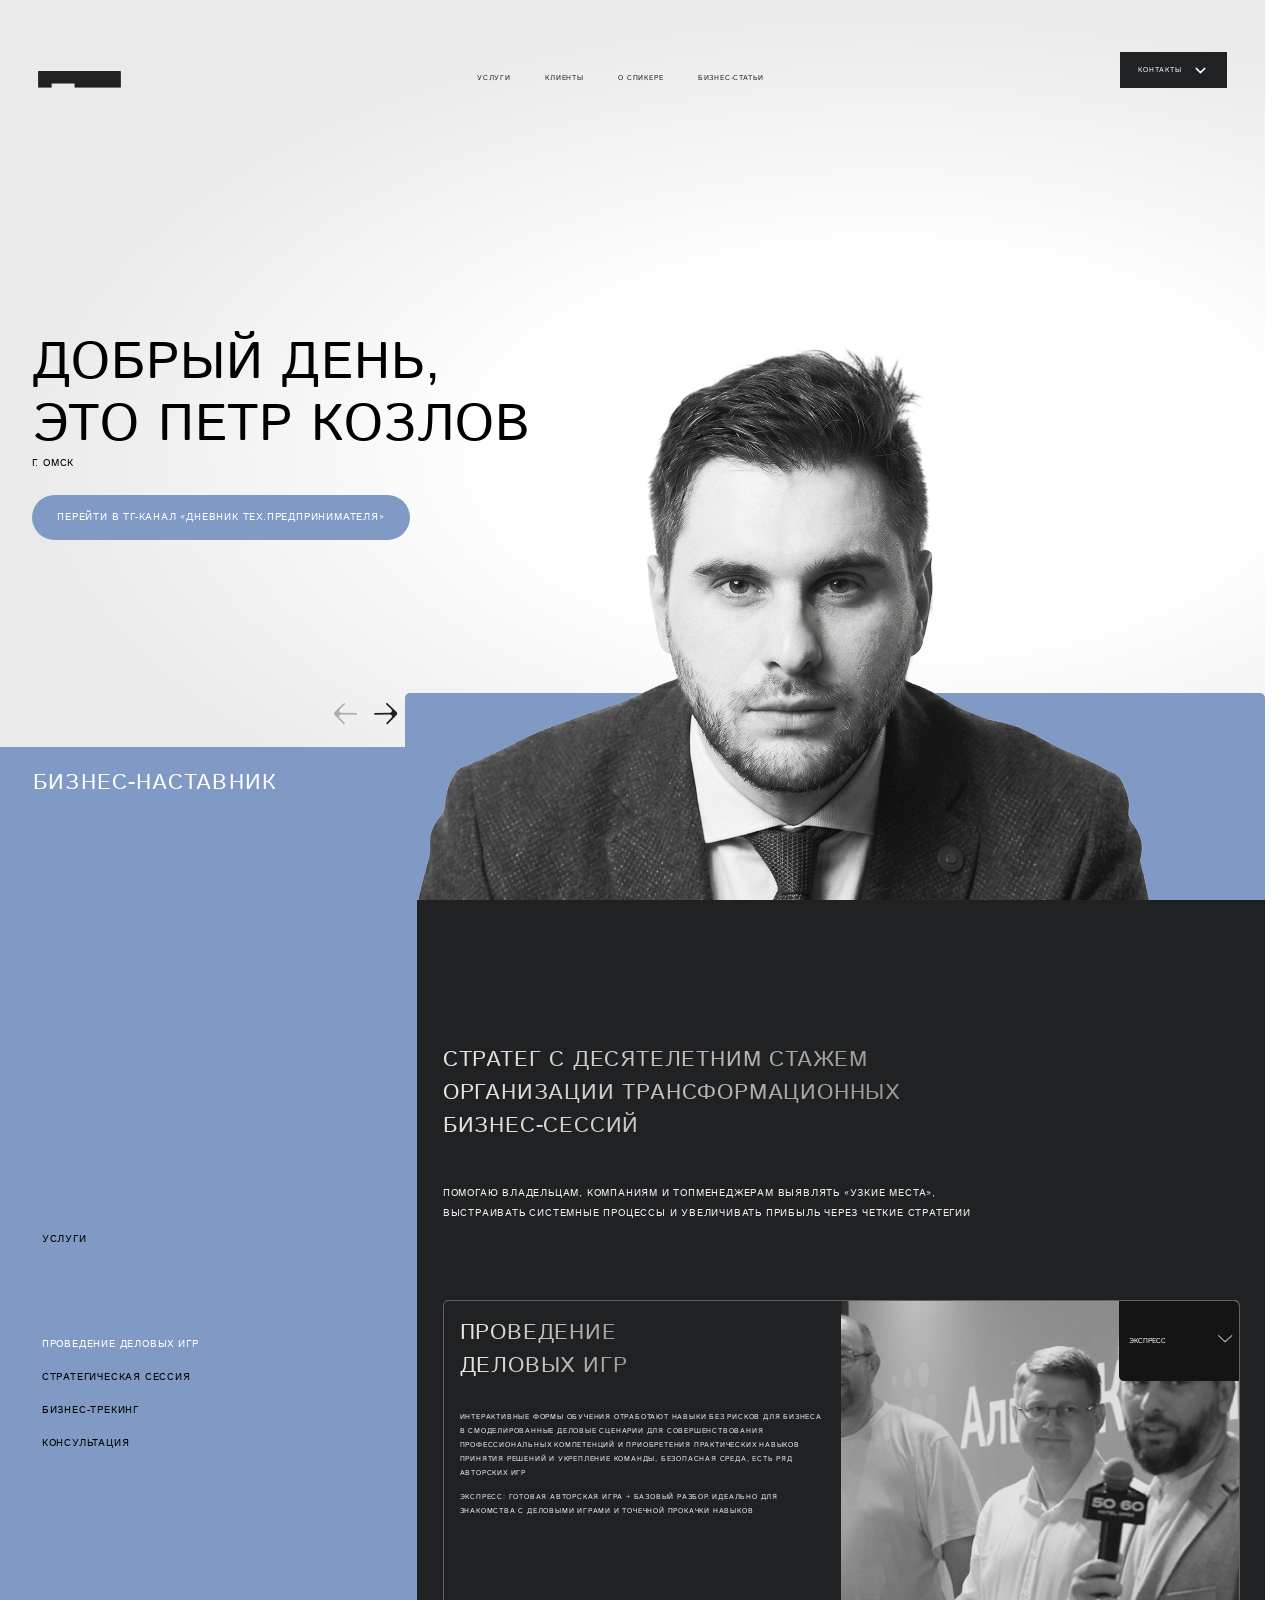
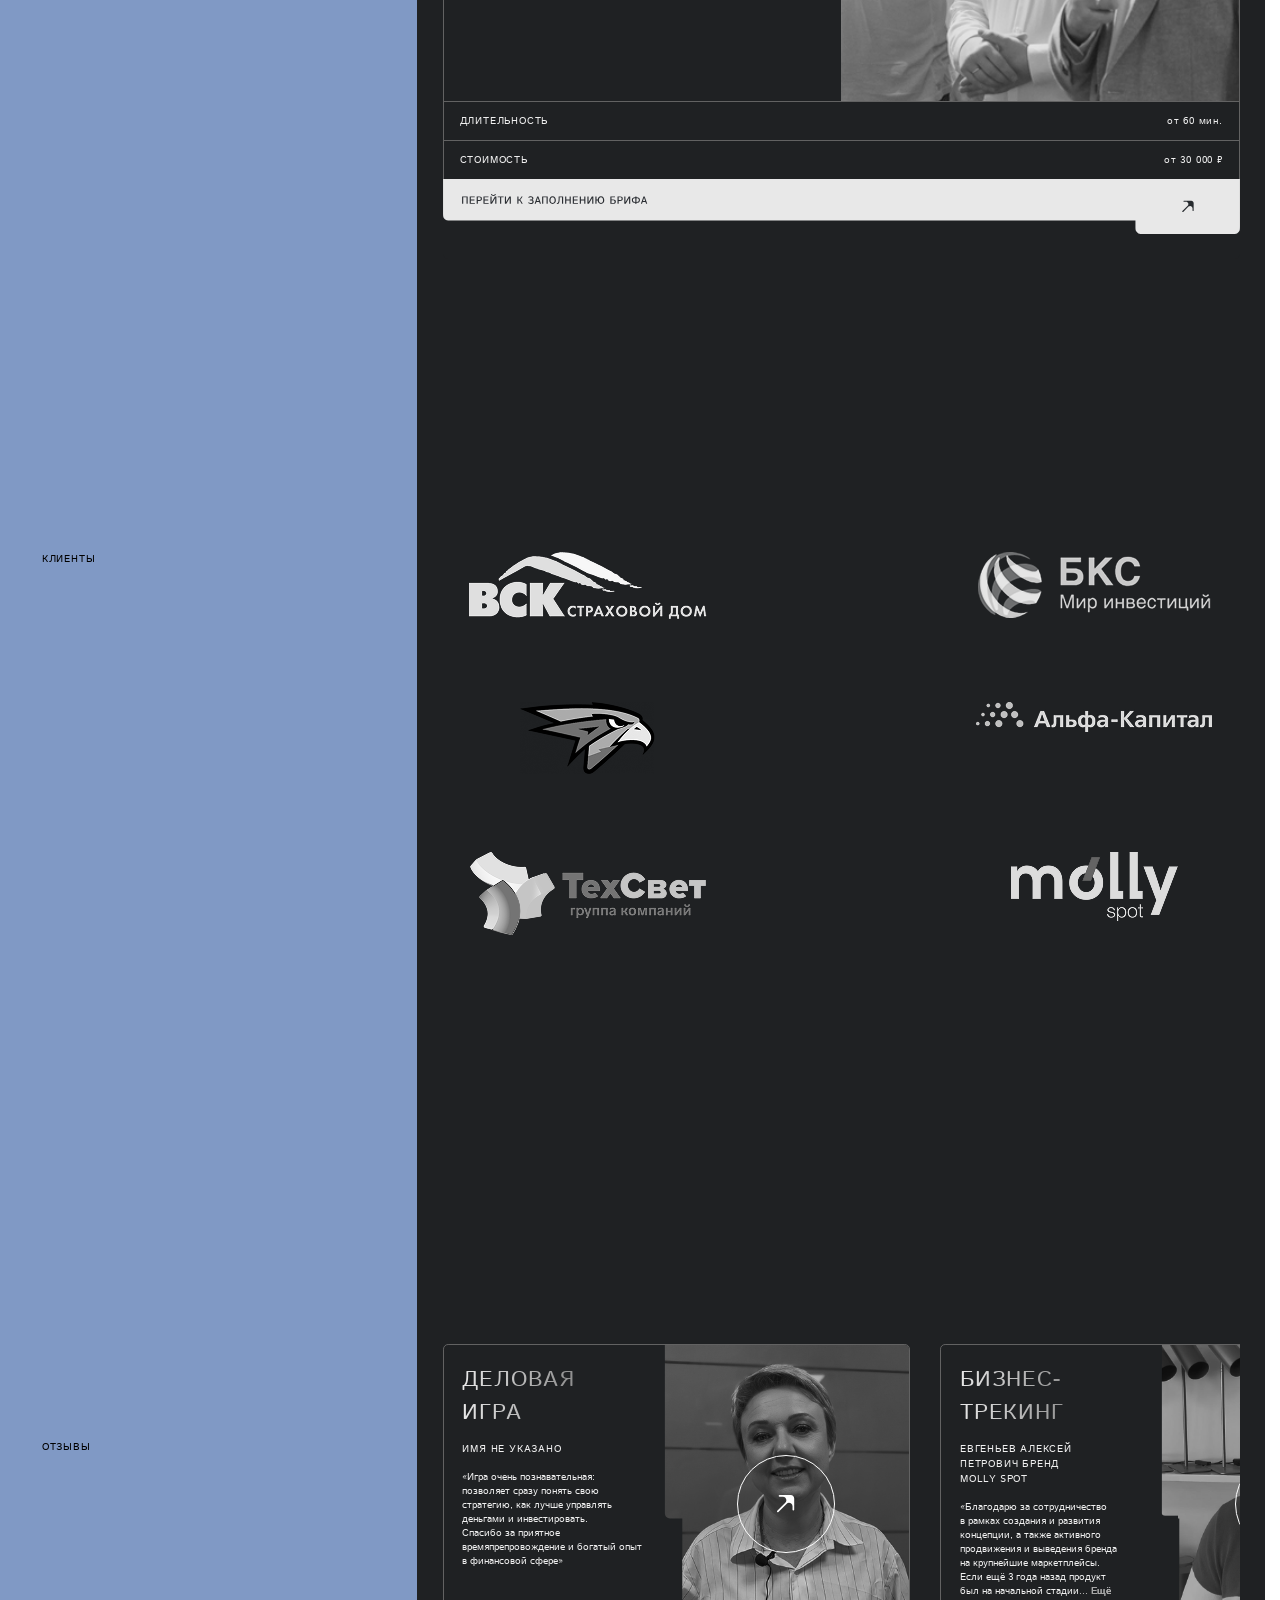
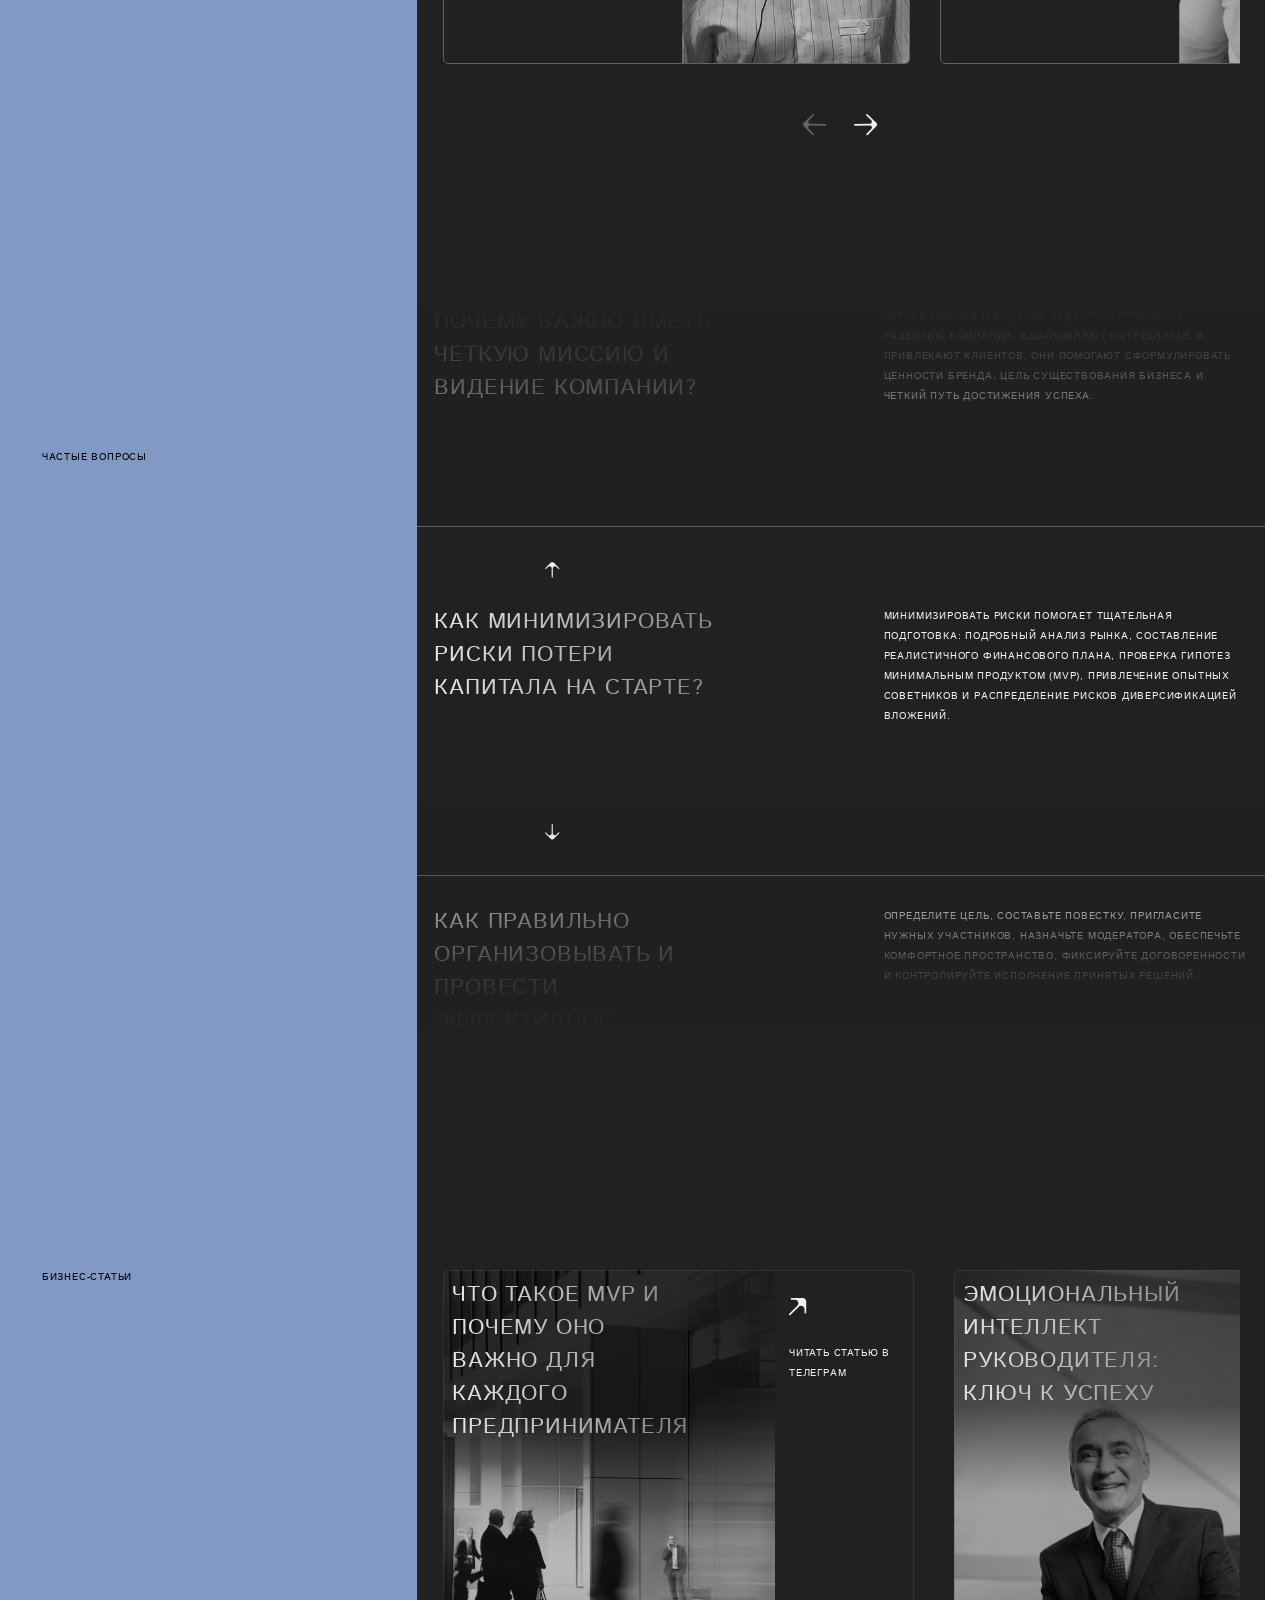
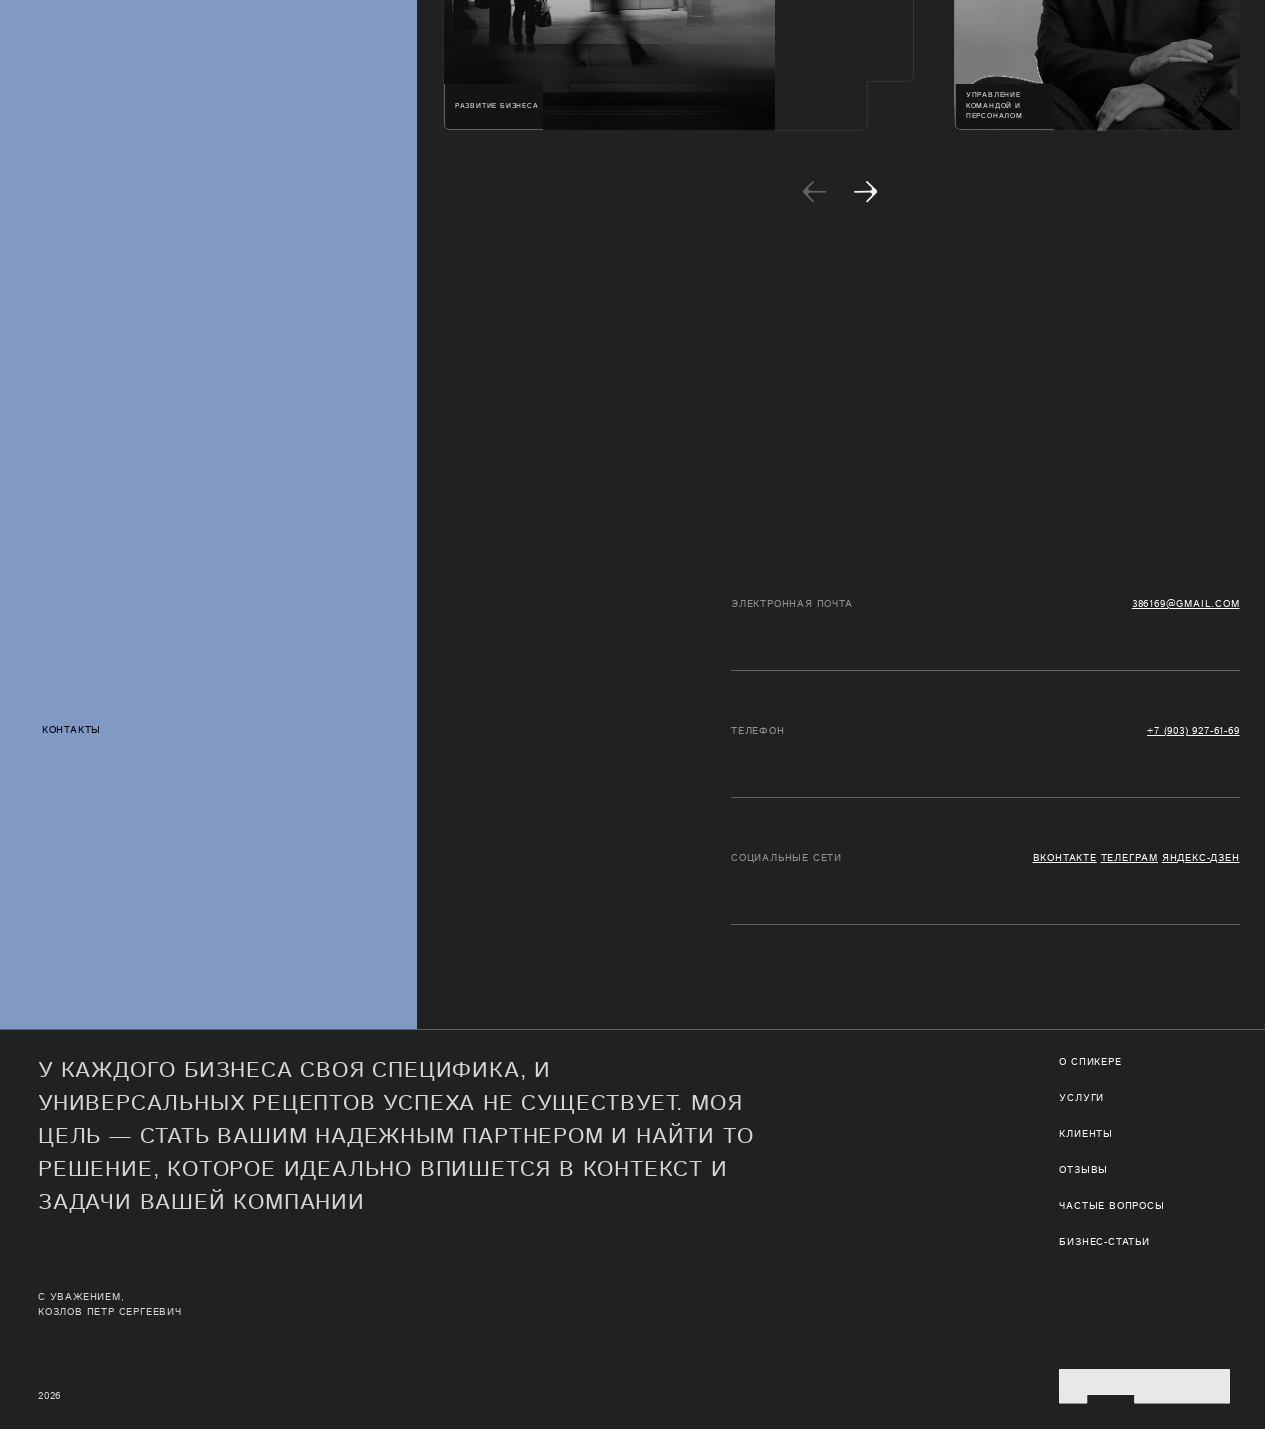
==== commit e1d2d9ea: "Обновление сайта4" ====
--- a/index.html
+++ b/index.html
@@ -125,21 +125,31 @@
 					<h1>ДОБРЫЙ ДЕНЬ, </h1>
 					<h1>ЭТО ПЕТР КОЗЛОВ</h1>
 				</div>
-
-				<img src="assets/images/m-hero-section-first.png" alt="hero-section-1" class="hero-mobile-photo" loading="lazy">
-				<img src="assets/images/m-hero-section-second.png" alt="hero-section-2" class="hero-mobile-photo" loading="lazy">
-				<img src="assets/images/m-hero-section-third.png" alt="hero-section-3" class="hero-mobile-photo" loading="lazy">
-				<img src="assets/images/m-hero-section-fourth.png" alt="hero-section-4" class="hero-mobile-photo" loading="lazy">
+				<div class="hero-mobile-photo-container">
+					<img src="assets/images/m-hero-section-first.png" alt="hero-section-1" class="hero-mobile-photo" loading="lazy">
+					<img src="assets/images/m-hero-section-second.png" alt="hero-section-2" class="hero-mobile-photo" loading="lazy">
+					<img src="assets/images/m-hero-section-third.png" alt="hero-section-3" class="hero-mobile-photo" loading="lazy">
+					<img src="assets/images/m-hero-section-fourth.png" alt="hero-section-4" class="hero-mobile-photo" loading="lazy">
+				</div>
+				
 				<div class="mobile-round-link-tg">
 					<a id="mobile-btn-go-to" href="https://t.me/technicalpred">ПЕРЕЙТИ В ТЕЛЕГРАМ-КАНАЛ</a>
 				</div>
 				<div class="mobile-color-hero-section">
 					<h2 class="mobile-main-text-swap" id="mobile-main-text-swap">БИЗНЕС-НАСТАВНИК</h2>
 					<div id="mobile-hero-pagination">
-						<div class="m-h-pag-item"></div>
-						<div class="m-h-pag-item"></div>
-						<div class="m-h-pag-item"></div>
-						<div class="m-h-pag-item"></div>
+						<div class="m-h-pag-item">
+							<div class="m-h-pag-item-visible"></div>
+						</div>
+						<div class="m-h-pag-item">
+							<div class="m-h-pag-item-visible"></div>
+						</div>
+						<div class="m-h-pag-item">
+							<div class="m-h-pag-item-visible"></div>
+						</div>
+						<div class="m-h-pag-item">
+							<div class="m-h-pag-item-visible"></div>
+						</div>
 					</div>
 				</div>
 			</div>
@@ -183,9 +193,23 @@
 								</div>
 								<div class="top-part-card-right">
 									<img src="assets/images/service_1.png" alt="service-card1">
+									<div class="mobile-service-desc-second hidden">
+										<h4 class="right-section-headers">
+											экспресс
+										</h4>
+
+										<p class="right-section-text">
+											Готовая авторская игра + базовый разбор. Идеально для знакомства с деловыми играми и точечной прокачки навыков
+										</p>
+
+										<svg class="close-second-desc-arrow" width="24" height="22" viewBox="0 0 24 22" xmlns="http://www.w3.org/2000/svg">
+											<path d="M0.00041566 10.7972C0.0065426 11.2652 0.390896 11.6396 0.858895 11.6335L15.9444 11.436C17.7261 11.4127 18.6465 13.5551 17.4032 14.8314L12.5445 19.819C12.2335 20.1383 12.224 20.6443 12.5228 20.975C12.8499 21.337 13.4146 21.3476 13.755 20.9982L22.6028 11.9156C23.3735 11.1244 23.357 9.8582 22.5658 9.08744L13.4832 0.23965C13.1338 -0.100743 12.5695 -0.075355 12.2521 0.295043C11.962 0.633497 11.9848 1.13907 12.3041 1.45011L17.2916 6.30879C18.568 7.55211 17.7039 9.71789 15.9222 9.74122L0.836707 9.93871C0.368711 9.94484 -0.00571129 10.3292 0.00041566 10.7972Z"/>
+											</svg>
+											
+									</div>
 									<div class="service-selector">
 										<button class="service-selector-btn">
-										    Экспресс<span>Место</span>
+										    Экспресс<span>+</span>
 										</button>
 										<svg class="service-choice-arrow" width="15" height="8" viewBox="0 0 15 8" xmlns="http://www.w3.org/2000/svg">
 											<path d="M7.17382 5.46788C7.20015 5.46788 7.22625 5.47285 7.25074 5.48251L7.32921 5.51348C7.56891 5.60807 7.84181 5.55288 8.02592 5.37258L13.3481 0.160641C13.5572 -0.0440926 13.8882 -0.0546297 14.1099 0.136393C14.3597 0.351709 14.3719 0.734682 14.1363 0.965453L7.85201 7.11951C7.46325 7.50022 6.84144 7.50022 6.45268 7.11951L0.168434 0.965454C-0.0672194 0.734683 -0.0550286 0.35171 0.194825 0.136394C0.416488 -0.0546286 0.747508 -0.0440914 0.956573 0.160643L6.39174 5.48321C6.43358 5.52419 6.38893 5.59301 6.33446 5.57152C6.27934 5.54977 6.29491 5.46788 6.35417 5.46788L7.17382 5.46788Z"/>
@@ -240,9 +264,23 @@
 								</div>
 								<div class="top-part-card-right">
 									<img src="assets/images/service_2.png" alt="">
+									<div class="mobile-service-desc-second hidden">
+										<h4 class="right-section-headers">
+											экспресс
+										</h4>
+
+										<p class="right-section-text">
+											Готовая авторская игра + базовый разбор. Идеально для знакомства с деловыми играми и точечной прокачки навыков
+										</p>
+
+										<svg class="close-second-desc-arrow" width="24" height="22" viewBox="0 0 24 22" xmlns="http://www.w3.org/2000/svg">
+											<path d="M0.00041566 10.7972C0.0065426 11.2652 0.390896 11.6396 0.858895 11.6335L15.9444 11.436C17.7261 11.4127 18.6465 13.5551 17.4032 14.8314L12.5445 19.819C12.2335 20.1383 12.224 20.6443 12.5228 20.975C12.8499 21.337 13.4146 21.3476 13.755 20.9982L22.6028 11.9156C23.3735 11.1244 23.357 9.8582 22.5658 9.08744L13.4832 0.23965C13.1338 -0.100743 12.5695 -0.075355 12.2521 0.295043C11.962 0.633497 11.9848 1.13907 12.3041 1.45011L17.2916 6.30879C18.568 7.55211 17.7039 9.71789 15.9222 9.74122L0.836707 9.93871C0.368711 9.94484 -0.00571129 10.3292 0.00041566 10.7972Z"/>
+											</svg>
+											
+									</div>
 									<div class="service-selector">
 										<button class="service-selector-btn">
-										    Экспресс<span>Место</span>
+										    Экспресс<span>+</span>
 										</button>
 										<svg class="service-choice-arrow" width="15" height="8" viewBox="0 0 15 8" xmlns="http://www.w3.org/2000/svg">
 											<path d="M7.17382 5.46788C7.20015 5.46788 7.22625 5.47285 7.25074 5.48251L7.32921 5.51348C7.56891 5.60807 7.84181 5.55288 8.02592 5.37258L13.3481 0.160641C13.5572 -0.0440926 13.8882 -0.0546297 14.1099 0.136393C14.3597 0.351709 14.3719 0.734682 14.1363 0.965453L7.85201 7.11951C7.46325 7.50022 6.84144 7.50022 6.45268 7.11951L0.168434 0.965454C-0.0672194 0.734683 -0.0550286 0.35171 0.194825 0.136394C0.416488 -0.0546286 0.747508 -0.0440914 0.956573 0.160643L6.39174 5.48321C6.43358 5.52419 6.38893 5.59301 6.33446 5.57152C6.27934 5.54977 6.29491 5.46788 6.35417 5.46788L7.17382 5.46788Z"/>
@@ -295,9 +333,23 @@
 								</div>
 								<div class="top-part-card-right">
 									<img src="assets/images/service_3.png" alt="">
+									<div class="mobile-service-desc-second hidden">
+										<h4 class="right-section-headers">
+											экспресс
+										</h4>
+
+										<p class="right-section-text">
+											Готовая авторская игра + базовый разбор. Идеально для знакомства с деловыми играми и точечной прокачки навыков
+										</p>
+
+										<svg class="close-second-desc-arrow" width="24" height="22" viewBox="0 0 24 22" xmlns="http://www.w3.org/2000/svg">
+											<path d="M0.00041566 10.7972C0.0065426 11.2652 0.390896 11.6396 0.858895 11.6335L15.9444 11.436C17.7261 11.4127 18.6465 13.5551 17.4032 14.8314L12.5445 19.819C12.2335 20.1383 12.224 20.6443 12.5228 20.975C12.8499 21.337 13.4146 21.3476 13.755 20.9982L22.6028 11.9156C23.3735 11.1244 23.357 9.8582 22.5658 9.08744L13.4832 0.23965C13.1338 -0.100743 12.5695 -0.075355 12.2521 0.295043C11.962 0.633497 11.9848 1.13907 12.3041 1.45011L17.2916 6.30879C18.568 7.55211 17.7039 9.71789 15.9222 9.74122L0.836707 9.93871C0.368711 9.94484 -0.00571129 10.3292 0.00041566 10.7972Z"/>
+											</svg>
+											
+									</div>
 									<div class="service-selector">
 										<button class="service-selector-btn">
-										    Экспресс-диагностика<span>Место</span>
+										    Экспресс-диагностика<span>+</span>
 										</button>
 										<svg class="service-choice-arrow" width="15" height="8" viewBox="0 0 15 8" xmlns="http://www.w3.org/2000/svg">
 											<path d="M7.17382 5.46788C7.20015 5.46788 7.22625 5.47285 7.25074 5.48251L7.32921 5.51348C7.56891 5.60807 7.84181 5.55288 8.02592 5.37258L13.3481 0.160641C13.5572 -0.0440926 13.8882 -0.0546297 14.1099 0.136393C14.3597 0.351709 14.3719 0.734682 14.1363 0.965453L7.85201 7.11951C7.46325 7.50022 6.84144 7.50022 6.45268 7.11951L0.168434 0.965454C-0.0672194 0.734683 -0.0550286 0.35171 0.194825 0.136394C0.416488 -0.0546286 0.747508 -0.0440914 0.956573 0.160643L6.39174 5.48321C6.43358 5.52419 6.38893 5.59301 6.33446 5.57152C6.27934 5.54977 6.29491 5.46788 6.35417 5.46788L7.17382 5.46788Z"/>
@@ -350,9 +402,23 @@
 								</div>
 								<div class="top-part-card-right">
 									<img src="assets/images/service_4.png" alt="">
+									<div class="mobile-service-desc-second hidden">
+										<h4 class="right-section-headers">
+											экспресс
+										</h4>
+
+										<p class="right-section-text">
+											Готовая авторская игра + базовый разбор. Идеально для знакомства с деловыми играми и точечной прокачки навыков
+										</p>
+
+										<svg class="close-second-desc-arrow" width="24" height="22" viewBox="0 0 24 22" xmlns="http://www.w3.org/2000/svg">
+											<path d="M0.00041566 10.7972C0.0065426 11.2652 0.390896 11.6396 0.858895 11.6335L15.9444 11.436C17.7261 11.4127 18.6465 13.5551 17.4032 14.8314L12.5445 19.819C12.2335 20.1383 12.224 20.6443 12.5228 20.975C12.8499 21.337 13.4146 21.3476 13.755 20.9982L22.6028 11.9156C23.3735 11.1244 23.357 9.8582 22.5658 9.08744L13.4832 0.23965C13.1338 -0.100743 12.5695 -0.075355 12.2521 0.295043C11.962 0.633497 11.9848 1.13907 12.3041 1.45011L17.2916 6.30879C18.568 7.55211 17.7039 9.71789 15.9222 9.74122L0.836707 9.93871C0.368711 9.94484 -0.00571129 10.3292 0.00041566 10.7972Z"/>
+											</svg>
+											
+									</div>
 									<div class="service-selector">
 										<button class="service-selector-btn">
-										    Точечная консультация<span>Место</span>
+										    Точечная консультация<span>+</span>
 										</button>
 										<svg class="service-choice-arrow" width="15" height="8" viewBox="0 0 15 8" xmlns="http://www.w3.org/2000/svg">
 											<path d="M7.17382 5.46788C7.20015 5.46788 7.22625 5.47285 7.25074 5.48251L7.32921 5.51348C7.56891 5.60807 7.84181 5.55288 8.02592 5.37258L13.3481 0.160641C13.5572 -0.0440926 13.8882 -0.0546297 14.1099 0.136393C14.3597 0.351709 14.3719 0.734682 14.1363 0.965453L7.85201 7.11951C7.46325 7.50022 6.84144 7.50022 6.45268 7.11951L0.168434 0.965454C-0.0672194 0.734683 -0.0550286 0.35171 0.194825 0.136394C0.416488 -0.0546286 0.747508 -0.0440914 0.956573 0.160643L6.39174 5.48321C6.43358 5.52419 6.38893 5.59301 6.33446 5.57152C6.27934 5.54977 6.29491 5.46788 6.35417 5.46788L7.17382 5.46788Z"/>
@@ -394,10 +460,18 @@
 
 					</div>
 					<div id="mobile-services-pagination">
-						<div class="m-ser-pag-item"></div>
-						<div class="m-ser-pag-item"></div>
-						<div class="m-ser-pag-item"></div>
-						<div class="m-ser-pag-item"></div>
+						<div class="m-ser-pag-item">
+							<div class="m-ser-pag-item-visible"></div>
+						</div>
+						<div class="m-ser-pag-item">
+							<div class="m-ser-pag-item-visible"></div>
+						</div>
+						<div class="m-ser-pag-item">
+							<div class="m-ser-pag-item-visible"></div>
+						</div>
+						<div class="m-ser-pag-item">
+							<div class="m-ser-pag-item-visible"></div>
+						</div>
 					</div>
 				</div>
 				
@@ -541,8 +615,12 @@
 					</div>
 
 					<div id="mobile-reviews-pagination">
-						<div class="m-rev-pag-item"></div>
-						<div class="m-rev-pag-item"></div>
+						<div class="m-rev-pag-item">
+							<div class="m-rev-pag-item-visible"></div>
+						</div>
+						<div class="m-rev-pag-item">
+							<div class="m-rev-pag-item-visible"></div>
+						</div>
 					</div>
 
 					<div class="review-slider-arrows">
@@ -736,6 +814,9 @@
 						<a href="https://t.me/technicalpred" class="articles-slide">
 							<div class="articles-slide-left">
 								<img src="assets/images/Business article1.png" alt="BA1">
+								<div class="article-die">
+									Развитие бизнеса
+								</div>
 							</div>
 							<div class="articles-slide-right">
 								<svg width="18" height="18" viewBox="0 0 18 18" xmlns="http://www.w3.org/2000/svg">
@@ -755,15 +836,16 @@
 								<h4 class="right-section-headers articles-slider-h">
 									Что такое MVP и почему оно важно для каждого предпринимателя?
 								</h4>	
-								<div class="article-die">
-									Развитие бизнеса
-								</div>
+								
 							</div>
 					     
 						</a>
 						<a href="https://t.me/technicalpred" class="articles-slide">
 							<div class="articles-slide-left">
 								<img src="assets/images/Business article2.png" alt="BA1">
+								<div class="article-die">
+									Управление командой и персоналом
+								</div>
 							</div>
 							<div class="articles-slide-right">
 								<svg width="18" height="18" viewBox="0 0 18 18" xmlns="http://www.w3.org/2000/svg">
@@ -783,15 +865,16 @@
 								<h4 class="right-section-headers articles-slider-h">
 									Эмоциональный интеллект руководителя: ключ к успеху
 								</h4>	
-								<div class="article-die">
-									Управление командой и персоналом
-								</div>
+								
 							</div>
 					     
 						</a>
 						<a href="https://t.me/technicalpred" class="articles-slide">
 							<div class="articles-slide-left">
 								<img src="assets/images/Business article3.png" alt="BA1">
+								<div class="article-die">
+									Построение личного бренда
+								</div>
 							</div>
 							<div class="articles-slide-right">
 								<svg width="18" height="18" viewBox="0 0 18 18" xmlns="http://www.w3.org/2000/svg">
@@ -811,15 +894,15 @@
 								<h4 class="right-section-headers articles-slider-h">
 									Личный бренд предпринимателя: зачем нужен и как его развивать?
 								</h4>	
-								<div class="article-die">
-									Построение личного бренда
-								</div>
 							</div>
 					     
 						</a>
 						<a href="https://t.me/technicalpred	" class="articles-slide">
 							<div class="articles-slide-left">
 								<img src="assets/images/Business article4.png" alt="BA1">
+								<div class="article-die">
+									продажи и маркетинг
+								</div>
 							</div>
 							<div class="articles-slide-right">
 								<svg width="18" height="18" viewBox="0 0 18 18" xmlns="http://www.w3.org/2000/svg">
@@ -839,9 +922,7 @@
 								<h4 class="right-section-headers articles-slider-h">
 									Топ-10 ошибок начинающих маркетологов и способы их избежать
 								</h4>	
-								<div class="article-die">
-									продажи и маркетинг
-								</div>
+								
 							</div>
 					     
 						</a>
@@ -857,10 +938,18 @@
 					</div>
 					<div id="articles-pags-container">
 						<div id="mobile-articles-pagination">
-							<div class="m-art-pag-item"></div>
-							<div class="m-art-pag-item"></div>
-							<div class="m-art-pag-item"></div>
-							<div class="m-art-pag-item"></div>
+							<div class="m-art-pag-item">
+								<div class="m-art-pag-item-visible"></div>
+							</div>
+							<div class="m-art-pag-item">
+								<div class="m-art-pag-item-visible"></div>
+							</div>
+							<div class="m-art-pag-item">
+								<div class="m-art-pag-item-visible"></div>
+							</div>
+							<div class="m-art-pag-item">
+								<div class="m-art-pag-item-visible"></div>
+							</div>
 						</div>
 					</div>
 					
--- a/assets/css/style.css
+++ b/assets/css/style.css
@@ -767,10 +767,6 @@
 	display: none;
 }
 
-#mobile-services-pagination{
-	display: none;
-}
-
 .mobile-service-headers{
 	display: none;
 }
@@ -1070,9 +1066,6 @@
 	transform: scale(0.7)
 }
 
-#mobile-reviews-pagination{
-	display: none;
-}
 
 
 /* FAQ */
@@ -1214,6 +1207,7 @@
 .articles-slide-left{
 	width: 73%;
 	z-index: 101;
+	position: relative;
 }
 
 .articles-slide-left img{
@@ -1315,9 +1309,7 @@
 	transform: scale(0.7)
 }
 
-#mobile-articles-pagination{
-	display: none;
-}
+
 
 /* CONTACTS SECTION */
 
@@ -1461,6 +1453,22 @@
 .brief-content{
 	padding: 10%;
 }
+
+/* PAGINATION */
+
+#mobile-services-pagination{
+	display: none;
+}
+
+#mobile-reviews-pagination{
+	display: none;
+}
+
+#mobile-articles-pagination{
+	display: none;
+}
+
+
 
 @media (hover: hover){
 	.nav-links a:hover{
@@ -1585,8 +1593,8 @@
 		margin: 4%;
 	}
 	.mobile-nav-container{
-		width: 70%;
-		height: 25vh;
+		width: 250px;
+		height: 225px;
 		position: absolute;
 		top: 3vh;
 		right: 0%;
@@ -1634,12 +1642,22 @@
 		line-height: 20px;
 	}
 
+	.hero-mobile-photo-container{
+		position: absolute;
+		bottom: 0;
+		width: 100%;
+		height: 85%;
+		overflow: hidden;
+	}
+
 	.hero-mobile-photo{
 		opacity: 0;
 		position: absolute;
-		bottom: 0;
+		top: 0;
 		width: 100%;
 		transition: var(--transition-params);
+		object-fit: cover;
+		object-position: top;
 	}
 
 	.mobile-round-link-tg{
@@ -1680,21 +1698,9 @@
 		color: var(--color-light);
 	}
 
-	#mobile-hero-pagination{
-		margin: 15px auto;
-		display: flex;
-		justify-content: space-between;
-		align-items: center;
-		width: 115px;
-	}
-
-	.m-h-pag-item{
-		width: 22px;
-		height: 2px;
-		border-radius: 50px;
-		background-color: var(--color-light);
-		transition: var(--transition-params);
-	}
+
+
+	
 
 
 	/* type section */
@@ -1740,8 +1746,8 @@
 
 	.slider-services{
 		width: 100%;
-		min-height: 1100px;
-		height: 105%;
+		min-height: 0;
+		height: 100%;
 		overflow: hidden;
 		position: relative;
 		margin-bottom: 2vh;
@@ -1752,7 +1758,7 @@
 		flex-flow: row nowrap;
 		justify-content: space-between;
 		width: 100%;
-		height: auto;
+		height: 900px;
 		transition: var(--transition-params-sliders);
 	}
 	
@@ -1761,7 +1767,7 @@
 	.service-card{
 		margin: 10px 5%;
 		width: 90%;
-		height: 100%;
+		height: 810px;
 		border-top: 1px var(--color-gray-borders) solid;
 		border-radius: var(--border-radius-sections);
 		background-color: var(--color-dark);
@@ -1770,16 +1776,20 @@
 	
 	.top-part-card{
 		width: 100%;
+		height: auto;
 		display: flex;
 		flex-direction: column-reverse;
 	}
 	
 	.top-part-card-left{
 		width: 100%;
+		height: 220px;
 	}
 	
 	.top-part-card-right{
 		width: 100%;
+		height: 320px;
+		position: relative;
 		overflow: hidden;
 		border-top-left-radius: var(--border-radius-sections);
 		border-top-right-radius: var(--border-radius-sections);
@@ -1795,21 +1805,7 @@
 		padding: 16px;
 	}
 
-	#mobile-services-pagination{
-		margin: 15px auto;
-		display: flex;
-		justify-content: space-between;
-		align-items: center;
-		width: 115px;
-	}
-
-	.m-ser-pag-item{
-		width: 22px;
-		height: 2px;
-		border-radius: 50px;
-		background-color: var(--color-light);
-		transition: var(--transition-params);
-	}
+
 
 	.mobile-service-headers{
 		display: block;
@@ -1819,6 +1815,7 @@
 		font-size: 30px;
 		line-height: 40px;
 		padding: 16px;
+		height: 110px;
 	}
 	
 	.service-headers{
@@ -1830,17 +1827,29 @@
 		bottom: 0;
 		right: 0;
 		width: 45%;
-		height: 30%;
+		height: 15%;
 	}
 	
 	.service-selector-btn{
 		border-top-left-radius: var(--border-radius-sections);
 		border-top-right-radius: 0;
 		border-bottom-left-radius: 0;
+		position: relative;
 	}
 	
 	.service-selector-btn span{
-		opacity: 0;
+		position: absolute;
+		right: 7%;
+		top: 25%;
+		opacity: 1;
+		font-size: var(--text-base);
+		display: inline-block;
+		transition: var(--transition-params);
+		
+		transform: rotate(0deg);
+	}
+	.service-selector-btn span.open{
+		transform: rotate(45deg);
 	}
 	
 	.service-selector-list{
@@ -1856,16 +1865,52 @@
 		cursor: pointer;
 		transition: var(--transition-params);
 	}
+
+	.service-desc-second{
+		display: none;
+	}
 	
 	.service-choice-arrow{
 		display: none;
 	}
 
+	.mobile-service-desc-second{
+		position: absolute;
+		inset: 0;
+		z-index: 161;
+		padding: 4%;
+		background-color: #141414;
+	}
+	.mobile-service-desc-second h4{
+		width: 80%;
+		margin-bottom: 20px;
+	}
+
+	.mobile-service-desc-second p{
+		width: 80%;
+		font-size: var(--text-xs);
+	}
+
+	.close-second-desc-arrow{
+		position: absolute;
+		box-sizing: content-box;
+		top: 2%;
+		right: 2%;
+		padding: 10px;
+		fill: var(--color-arrow-gray)
+	}
+
 
 	/*  */
 	.clients-list{
+		width: 100%;
+		display: flex;
 		flex-direction: column;
 		justify-content: center;
+	}
+
+	.clients-image-container{
+		width: 100%;
 	}
 
 	.clients-list *{
@@ -2014,21 +2059,8 @@
 		width: 100%;
 	}
 
-	#mobile-reviews-pagination{
-		margin: 15px auto;
-		display: flex;
-		justify-content: space-around;
-		align-items: center;
-		width: 30%;
-	}
-
-	.m-rev-pag-item{
-		width: 30%;
-		height: 2px;
-		border-radius: 50px;
-		background-color: var(--color-light);
-		transition: var(--transition-params);
-	}
+
+
 
 	/* FAQ */
 
@@ -2127,12 +2159,14 @@
 	.articles-slide-left{
 		width: 100%;
 		z-index: 101;
+		height: 492px;
+		overflow: hidden;
 	}
 	
 	.articles-slide-left img{
 		width: 100%;
+		height: 100%;
 		object-fit: cover;
-		height: auto;
 	}
 	
 	.articles-slide-right{
@@ -2154,14 +2188,17 @@
 	}
 	
 	.article-die{
-		font-size: var(--text-base);
-		width: 50%;
-		height: 20%;
-		padding-left: 2%;
+		font-size: var(--text-xs);
+		width: 60%;
+		height: auto;
+		padding: 20px;
 		position: absolute;
-		left: 2px;
-		bottom: -42%;
+		left: 0;
+		bottom: 0;
 		border-radius: 0%;
+		border: none;
+		margin: 0;
+		border-top-right-radius: var(--border-radius-sections);
 	}
 	
 	.articles-slider-arrows{
@@ -2176,32 +2213,14 @@
 		width: 100%;
 	}
 
-	#articles-pags-container{
-		width: 100%;
-		display: flex;
-		justify-content: center;
-		position: absolute;
-		bottom: 0;
-	}
-
-	#mobile-articles-pagination{
-		margin: 0 auto;
-		display: flex;
-		justify-content: space-between;
-		align-items: center;
-		width: 115px;
-	}
-
-	.m-art-pag-item{
-		width: 22px;
-		height: 2px;
-		border-radius: 50px;
-		background-color: var(--color-light);
-		transition: var(--transition-params);
-	}
-
 
 	/*  */
+
+	.contacts-section{
+		height: auto;
+		padding: 2vh 2% 0 2%;
+	}
+
 	.contacts-all{
 		width: 100%;
 		position: static;
@@ -2291,4 +2310,67 @@
 		background-color: var(--color-dark);
 		border-radius: var(--border-radius-sections);
 	}
+
+	/* PAGINATION */
+
+	.m-h-pag-item, .m-ser-pag-item, .m-rev-pag-item, .m-art-pag-item{
+		width: 22px;
+		height: 20px;
+		background-color: transparent;
+		position: relative;
+		display: flex;
+		align-items: center;
+	}
+	.m-h-pag-item-visible, .m-ser-pag-item-visible, .m-rev-pag-item-visible, .m-art-pag-item-visible{
+		width: 22px;
+		height: 2px;
+		border-radius: 50px;
+		background-color: var(--color-light);
+		transition: var(--transition-params);
+	}
+
+
+	.m-rev-pag-item, .m-rev-pag-item-visible{
+		width: 44px;
+	}
+
+	#mobile-hero-pagination{
+		margin: 15px auto;
+		display: flex;
+		justify-content: space-between;
+		align-items: center;
+		width: 115px;
+	}
+
+	#mobile-services-pagination{
+		margin: 15px auto;
+		display: flex;
+		justify-content: space-between;
+		align-items: center;
+		width: 115px;
+	}
+
+	#mobile-reviews-pagination{
+		margin: 15px auto;
+		display: flex;
+		justify-content: space-around;
+		align-items: center;
+		width: 30%;
+	}
+
+	#mobile-articles-pagination{
+		margin: 0 auto;
+		display: flex;
+		justify-content: space-between;
+		align-items: center;
+		width: 115px;
+	}
+
+	#articles-pags-container{
+		width: 100%;
+		display: flex;
+		justify-content: center;
+		position: absolute;
+		bottom: 0;
+	}
 }
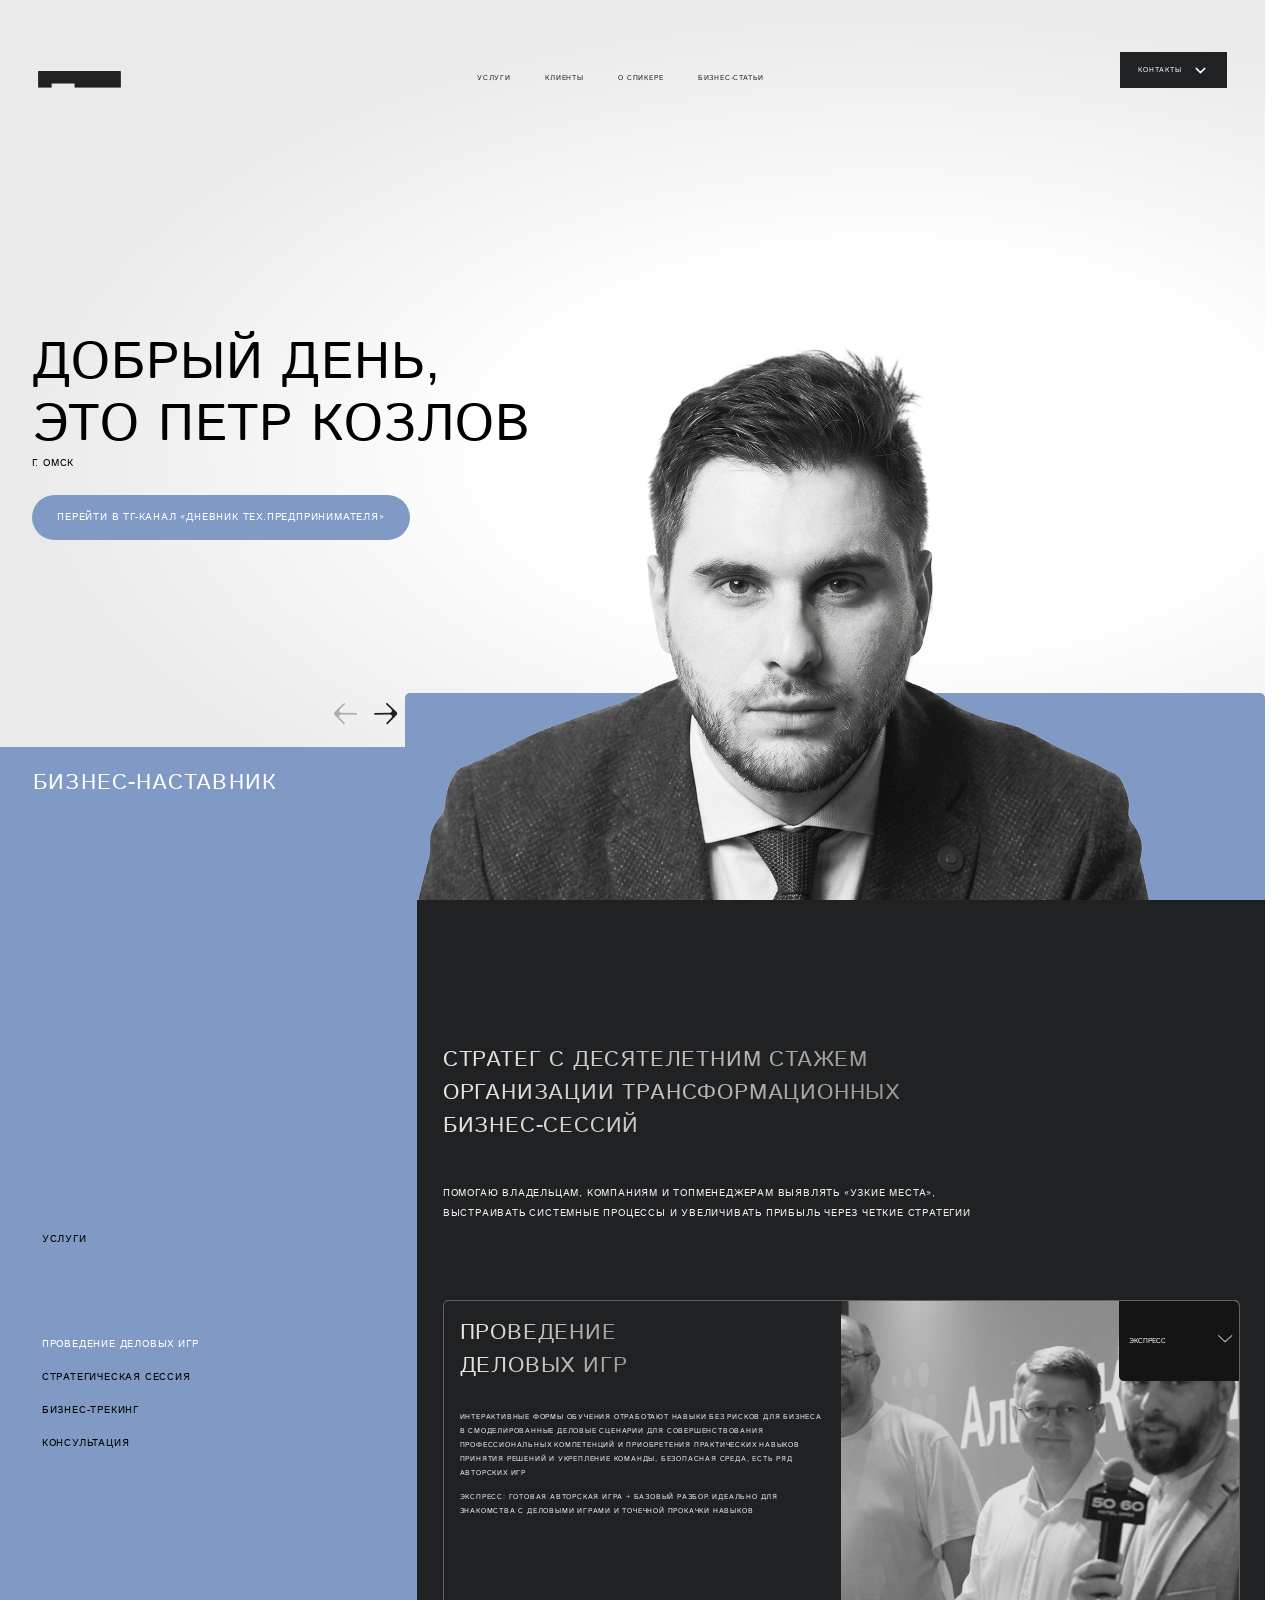
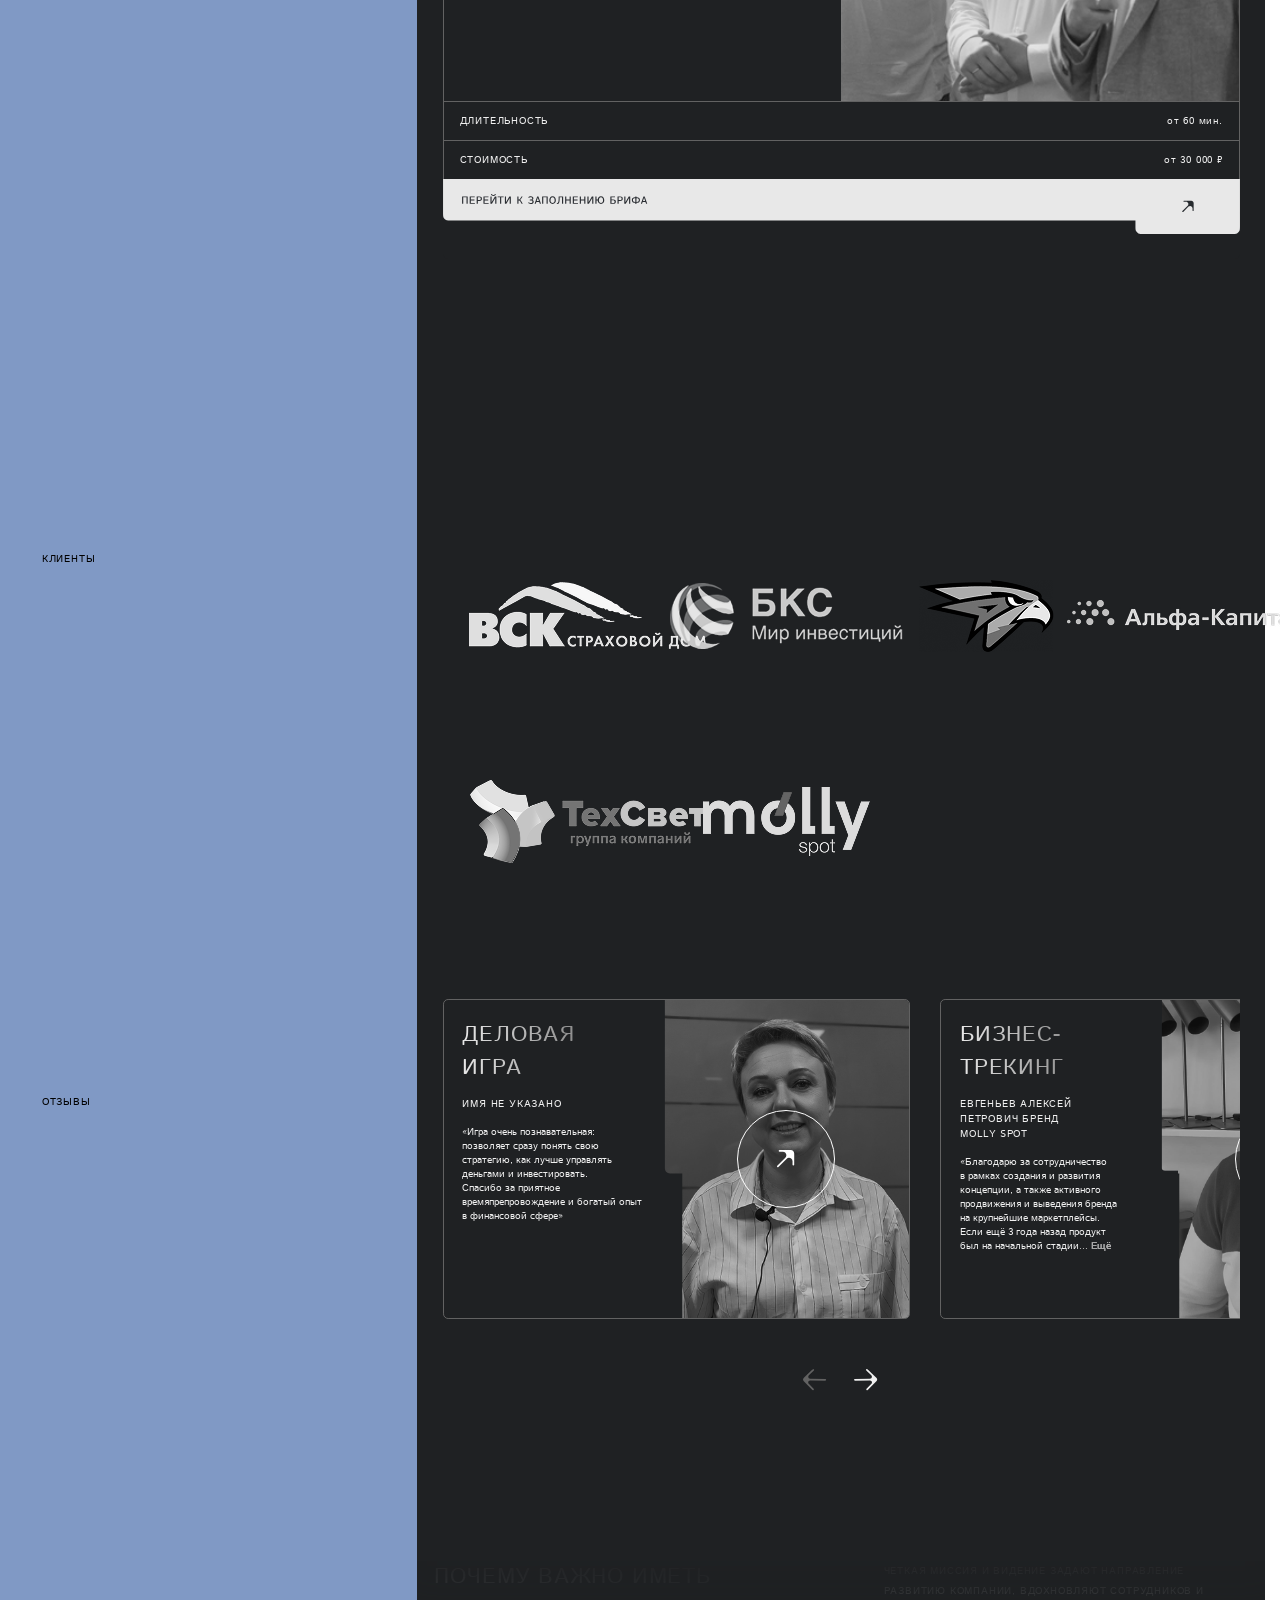
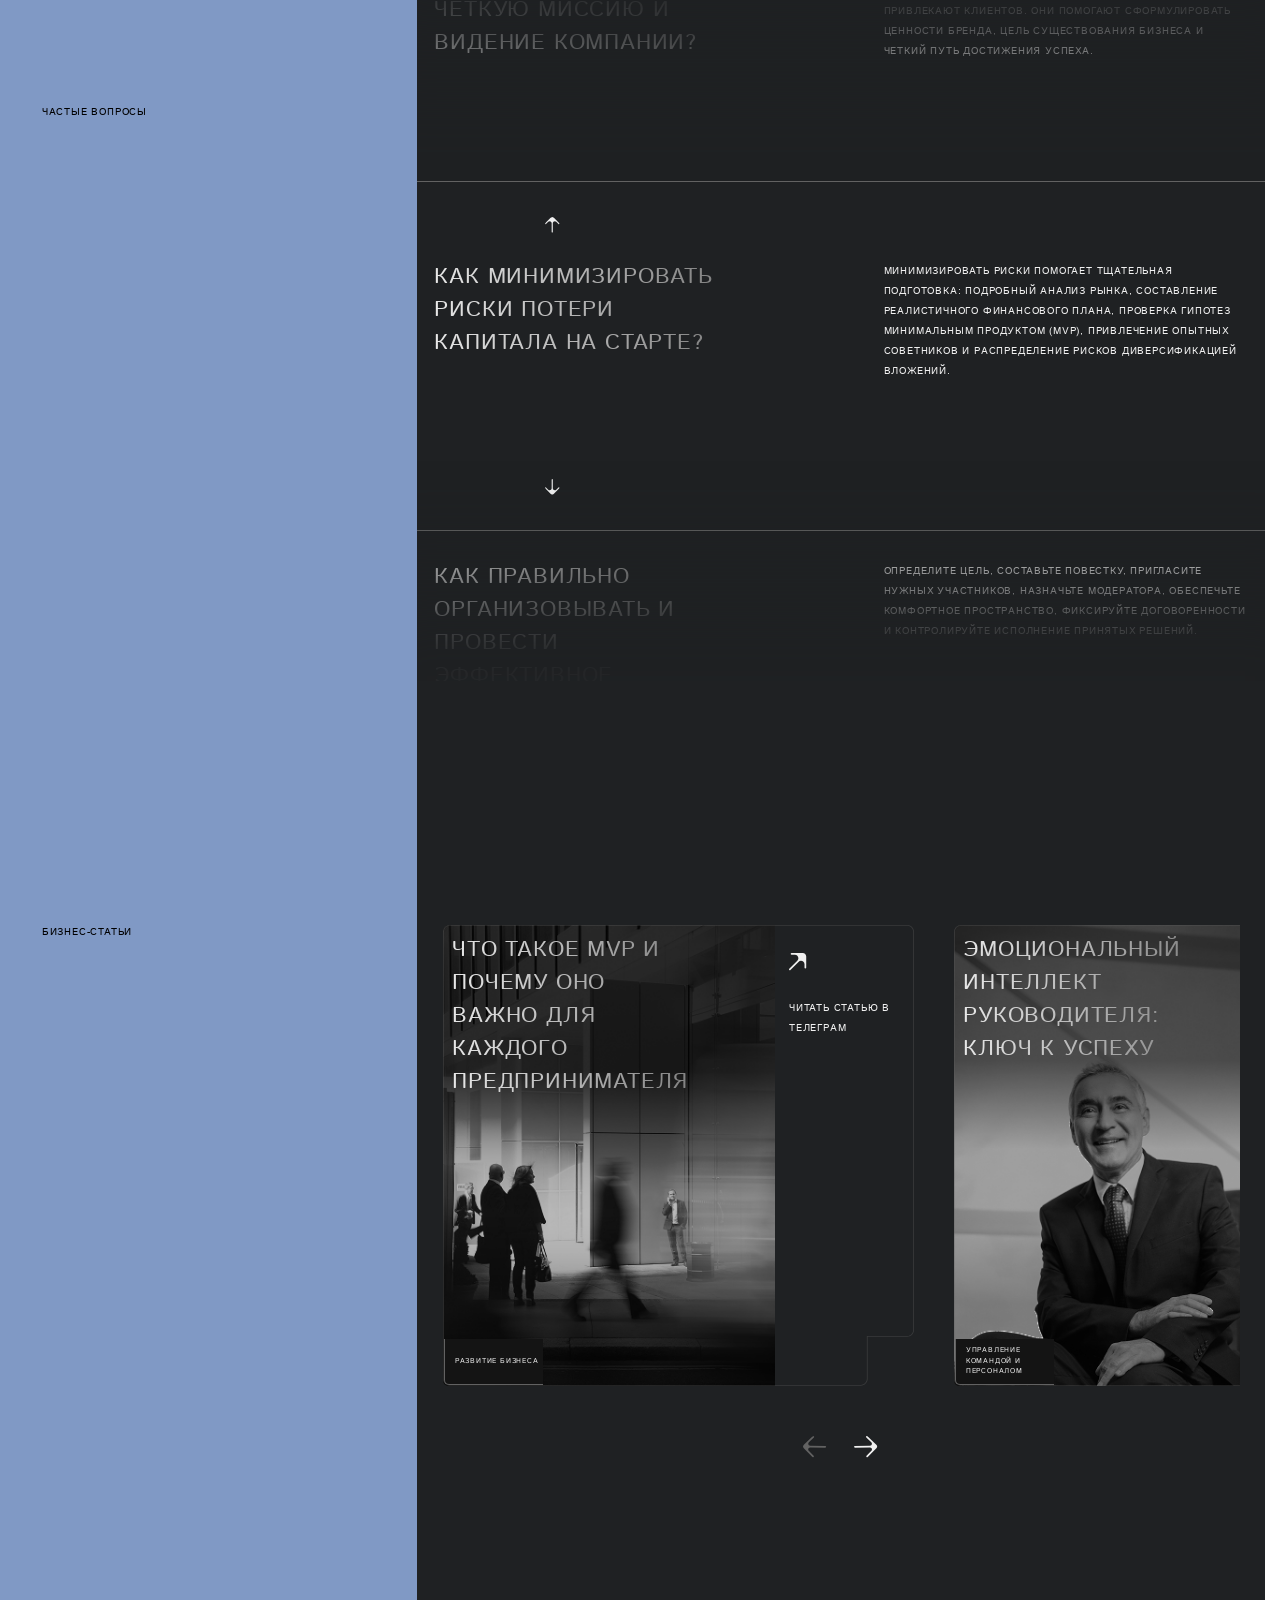
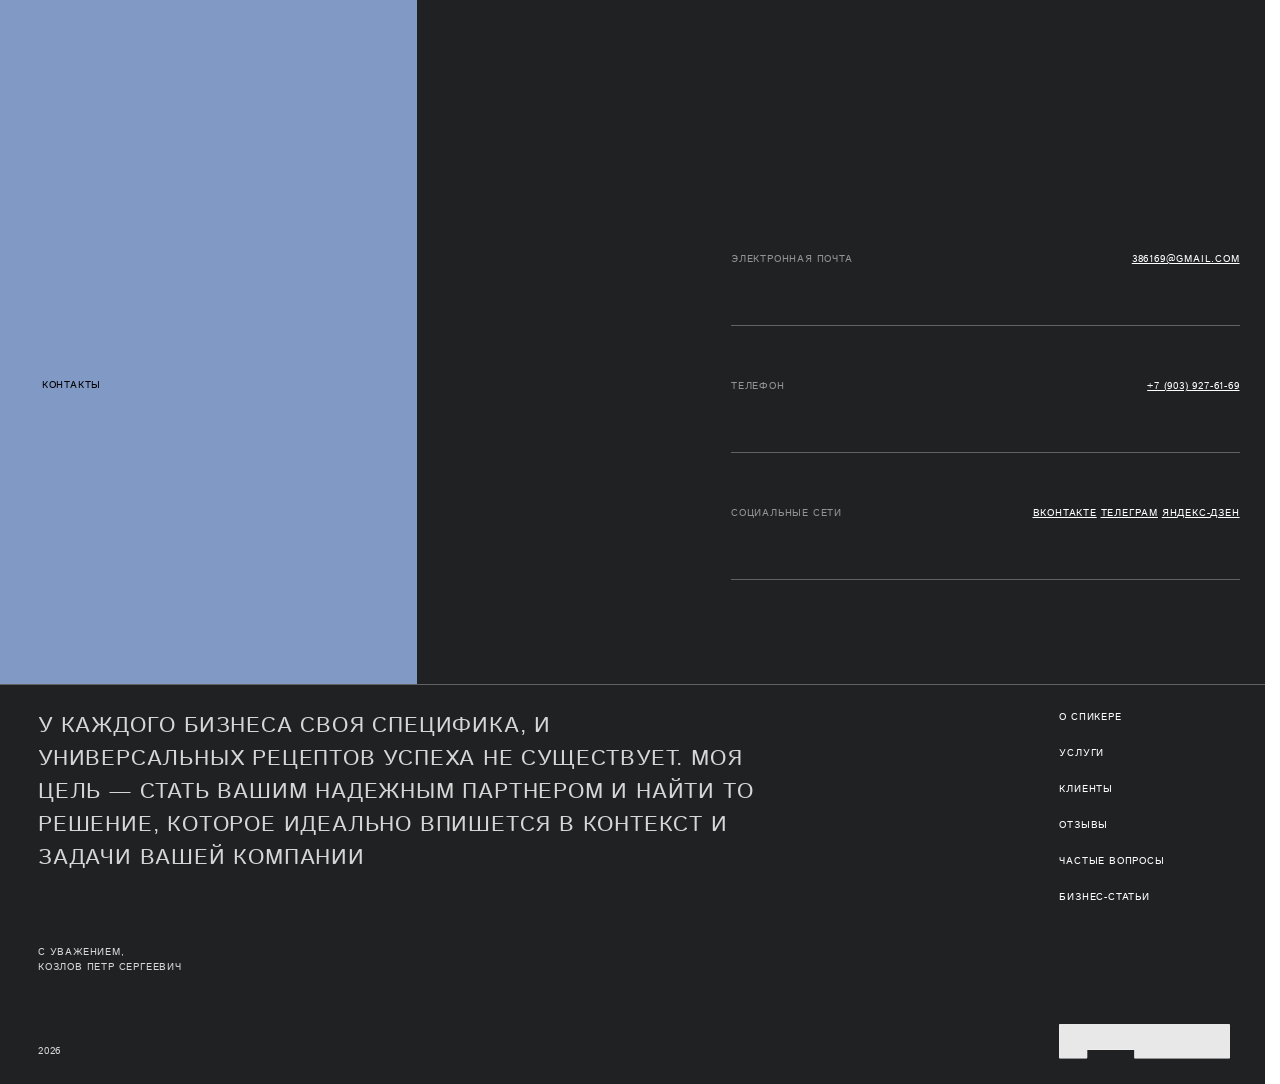
==== commit 284cce0e: "Обновление сайта 030726" ====
--- a/index.html
+++ b/index.html
@@ -178,7 +178,7 @@
 				<div class="slider-services">
 					<div class="slider-services-track" id="slider-services-track">
 
-						<div class="service-card">
+						<div class="service-card" id="business-games">
 							<div class="top-part-card">
 								<div class="top-part-card-left">
 									<h4 class="right-section-headers service-headers">Проведение деловых игр</h4>
@@ -193,20 +193,7 @@
 								</div>
 								<div class="top-part-card-right">
 									<img src="assets/images/service_1.png" alt="service-card1">
-									<div class="mobile-service-desc-second hidden">
-										<h4 class="right-section-headers">
-											экспресс
-										</h4>
-
-										<p class="right-section-text">
-											Готовая авторская игра + базовый разбор. Идеально для знакомства с деловыми играми и точечной прокачки навыков
-										</p>
-
-										<svg class="close-second-desc-arrow" width="24" height="22" viewBox="0 0 24 22" xmlns="http://www.w3.org/2000/svg">
-											<path d="M0.00041566 10.7972C0.0065426 11.2652 0.390896 11.6396 0.858895 11.6335L15.9444 11.436C17.7261 11.4127 18.6465 13.5551 17.4032 14.8314L12.5445 19.819C12.2335 20.1383 12.224 20.6443 12.5228 20.975C12.8499 21.337 13.4146 21.3476 13.755 20.9982L22.6028 11.9156C23.3735 11.1244 23.357 9.8582 22.5658 9.08744L13.4832 0.23965C13.1338 -0.100743 12.5695 -0.075355 12.2521 0.295043C11.962 0.633497 11.9848 1.13907 12.3041 1.45011L17.2916 6.30879C18.568 7.55211 17.7039 9.71789 15.9222 9.74122L0.836707 9.93871C0.368711 9.94484 -0.00571129 10.3292 0.00041566 10.7972Z"/>
-											</svg>
-											
-									</div>
+
 									<div class="service-selector">
 										<button class="service-selector-btn">
 										    Экспресс<span>+</span>
@@ -219,15 +206,71 @@
 									  
 										<ul class="service-selector-list hidden">
 										    <li class="service-choice" data-service="express">
-											  Экспресс
+											  <div class="h4">Экспресс</div>
+											  <div class="mobile-choice-info">
+												<svg class="close-second-desc-arrow" width="24" height="22" viewBox="0 0 24 22" xmlns="http://www.w3.org/2000/svg">
+													<path d="M0.00041566 10.7972C0.0065426 11.2652 0.390896 11.6396 0.858895 11.6335L15.9444 11.436C17.7261 11.4127 18.6465 13.5551 17.4032 14.8314L12.5445 19.819C12.2335 20.1383 12.224 20.6443 12.5228 20.975C12.8499 21.337 13.4146 21.3476 13.755 20.9982L22.6028 11.9156C23.3735 11.1244 23.357 9.8582 22.5658 9.08744L13.4832 0.23965C13.1338 -0.100743 12.5695 -0.075355 12.2521 0.295043C11.962 0.633497 11.9848 1.13907 12.3041 1.45011L17.2916 6.30879C18.568 7.55211 17.7039 9.71789 15.9222 9.74122L0.836707 9.93871C0.368711 9.94484 -0.00571129 10.3292 0.00041566 10.7972Z"/>
+													</svg>
+												<p class="service-desc-second-info">
+													Готовая авторская игра + базовый разбор. Идеально для знакомства с деловыми играми и точечной прокачки навыков
+												</p>
+											  </div>
+											  <div class="bottom-choice-card-part">
+												<div class="service-desc-duration-info">
+													<p class="right-section-text">Длительность</p>
+													<p class="right-section-text duration-item-info">от 60 мин.</p>
+												</div>
+												<div class="service-desc-price-info">
+													<p class="right-section-text">Стоимость</p>
+													<p class="right-section-text price-item-info">от 30 000 ₽</p>
+												</div>
+											  </div>
+											  
 										    </li>
 									  
 										    <li class="service-choice" data-service="comand">
-											  Командный
+											<div class="h4">Командный</div>
+											<div class="mobile-choice-info">
+											    <svg class="close-second-desc-arrow" width="24" height="22" viewBox="0 0 24 22" xmlns="http://www.w3.org/2000/svg">
+												    <path d="M0.00041566 10.7972C0.0065426 11.2652 0.390896 11.6396 0.858895 11.6335L15.9444 11.436C17.7261 11.4127 18.6465 13.5551 17.4032 14.8314L12.5445 19.819C12.2335 20.1383 12.224 20.6443 12.5228 20.975C12.8499 21.337 13.4146 21.3476 13.755 20.9982L22.6028 11.9156C23.3735 11.1244 23.357 9.8582 22.5658 9.08744L13.4832 0.23965C13.1338 -0.100743 12.5695 -0.075355 12.2521 0.295043C11.962 0.633497 11.9848 1.13907 12.3041 1.45011L17.2916 6.30879C18.568 7.55211 17.7039 9.71789 15.9222 9.74122L0.836707 9.93871C0.368711 9.94484 -0.00571129 10.3292 0.00041566 10.7972Z"/>
+												    </svg>
+											    	<p class="service-desc-second-info">
+													Адаптация сценария под ваши реалии
+													+ углублённый дебрифинг и диагностика
+											    	</p>
+											</div>
+											<div class="bottom-choice-card-part">
+												<div class="service-desc-duration-info">
+												<p class="right-section-text">Длительность</p>
+												<p class="right-section-text duration-item-info">от 2 ч.</p>
+												</div>
+												<div class="service-desc-price-info">
+												<p class="right-section-text">Стоимость</p>
+												<p class="right-section-text price-item-info">ПО ИТОГАМ БРИФА</p>
+												</div>
+											</div>
 										    </li>
 									  
 										    <li class="service-choice" data-service="strategy">
-											  Стратегический
+											<div class="h4">Стратегический</div>
+											<div class="mobile-choice-info">
+											    <svg class="close-second-desc-arrow" width="24" height="22" viewBox="0 0 24 22" xmlns="http://www.w3.org/2000/svg">
+												    <path d="M0.00041566 10.7972C0.0065426 11.2652 0.390896 11.6396 0.858895 11.6335L15.9444 11.436C17.7261 11.4127 18.6465 13.5551 17.4032 14.8314L12.5445 19.819C12.2335 20.1383 12.224 20.6443 12.5228 20.975C12.8499 21.337 13.4146 21.3476 13.755 20.9982L22.6028 11.9156C23.3735 11.1244 23.357 9.8582 22.5658 9.08744L13.4832 0.23965C13.1338 -0.100743 12.5695 -0.075355 12.2521 0.295043C11.962 0.633497 11.9848 1.13907 12.3041 1.45011L17.2916 6.30879C18.568 7.55211 17.7039 9.71789 15.9222 9.74122L0.836707 9.93871C0.368711 9.94484 -0.00571129 10.3292 0.00041566 10.7972Z"/>
+												    </svg>
+											    <p class="service-desc-second-info">
+													индивидуальная Разработка уникальной симуляции под бизнес-процессы вашей компании с пост-игровым сопровождением
+											    </p>
+											</div>
+											<div class="bottom-choice-card-part">
+												<div class="service-desc-duration-info">
+												<p class="right-section-text">Длительность</p>
+												<p class="right-section-text duration-item-info">ПО ИТОГАМ БРИФА</p>
+												</div>
+												<div class="service-desc-price-info">
+												<p class="right-section-text">Стоимость</p>
+												<p class="right-section-text price-item-info">ПО ИТОГАМ БРИФА</p>
+												</div>
+											</div>
 										    </li>
 										</ul>
 									  </div>
@@ -251,7 +294,7 @@
 							</a>
 						</div>
 
-						<div class="service-card">
+						<div class="service-card" id="strat-session">
 							<div class="top-part-card">
 								<div class="top-part-card-left">
 									<h4 class="right-section-headers service-headers">Стратегическая сессия</h4>
@@ -264,20 +307,7 @@
 								</div>
 								<div class="top-part-card-right">
 									<img src="assets/images/service_2.png" alt="">
-									<div class="mobile-service-desc-second hidden">
-										<h4 class="right-section-headers">
-											экспресс
-										</h4>
-
-										<p class="right-section-text">
-											Готовая авторская игра + базовый разбор. Идеально для знакомства с деловыми играми и точечной прокачки навыков
-										</p>
-
-										<svg class="close-second-desc-arrow" width="24" height="22" viewBox="0 0 24 22" xmlns="http://www.w3.org/2000/svg">
-											<path d="M0.00041566 10.7972C0.0065426 11.2652 0.390896 11.6396 0.858895 11.6335L15.9444 11.436C17.7261 11.4127 18.6465 13.5551 17.4032 14.8314L12.5445 19.819C12.2335 20.1383 12.224 20.6443 12.5228 20.975C12.8499 21.337 13.4146 21.3476 13.755 20.9982L22.6028 11.9156C23.3735 11.1244 23.357 9.8582 22.5658 9.08744L13.4832 0.23965C13.1338 -0.100743 12.5695 -0.075355 12.2521 0.295043C11.962 0.633497 11.9848 1.13907 12.3041 1.45011L17.2916 6.30879C18.568 7.55211 17.7039 9.71789 15.9222 9.74122L0.836707 9.93871C0.368711 9.94484 -0.00571129 10.3292 0.00041566 10.7972Z"/>
-											</svg>
-											
-									</div>
+									
 									<div class="service-selector">
 										<button class="service-selector-btn">
 										    Экспресс<span>+</span>
@@ -288,15 +318,72 @@
 									  
 										<ul class="service-selector-list hidden">
 										    <li class="service-choice" data-service="expressStratSession">
-											  Экспресс
+											<div class="h4">"Экспресс"</div>
+											<div class="mobile-choice-info">
+											    <svg class="close-second-desc-arrow" width="24" height="22" viewBox="0 0 24 22" xmlns="http://www.w3.org/2000/svg">
+												    <path d="M0.00041566 10.7972C0.0065426 11.2652 0.390896 11.6396 0.858895 11.6335L15.9444 11.436C17.7261 11.4127 18.6465 13.5551 17.4032 14.8314L12.5445 19.819C12.2335 20.1383 12.224 20.6443 12.5228 20.975C12.8499 21.337 13.4146 21.3476 13.755 20.9982L22.6028 11.9156C23.3735 11.1244 23.357 9.8582 22.5658 9.08744L13.4832 0.23965C13.1338 -0.100743 12.5695 -0.075355 12.2521 0.295043C11.962 0.633497 11.9848 1.13907 12.3041 1.45011L17.2916 6.30879C18.568 7.55211 17.7039 9.71789 15.9222 9.74122L0.836707 9.93871C0.368711 9.94484 -0.00571129 10.3292 0.00041566 10.7972Z"/>
+												    </svg>
+											    	<p class="service-desc-second-info">
+													Однодневная сессия с готовой методологией. Подходит для малого бизнеса и стартапов, которым нужно быстро синхронизировать видение
+											    	</p>
+											</div>
+											<div class="bottom-choice-card-part">
+												<div class="service-desc-duration-info">
+												<p class="right-section-text">Длительность</p>
+												<p class="right-section-text duration-item-info">от 6 ч.</p>
+												</div>
+												<div class="service-desc-price-info">
+												<p class="right-section-text">Стоимость</p>
+												<p class="right-section-text price-item-info">от 70 000 ₽</p>
+												</div>
+											</div>
 										    </li>
-									  
+
 										    <li class="service-choice" data-service="standard">
-											  Стандарт
+											  <div class="h4">Стандарт</div>
+											  <div class="mobile-choice-info">
+												<svg class="close-second-desc-arrow" width="24" height="22" viewBox="0 0 24 22" xmlns="http://www.w3.org/2000/svg">
+													<path d="M0.00041566 10.7972C0.0065426 11.2652 0.390896 11.6396 0.858895 11.6335L15.9444 11.436C17.7261 11.4127 18.6465 13.5551 17.4032 14.8314L12.5445 19.819C12.2335 20.1383 12.224 20.6443 12.5228 20.975C12.8499 21.337 13.4146 21.3476 13.755 20.9982L22.6028 11.9156C23.3735 11.1244 23.357 9.8582 22.5658 9.08744L13.4832 0.23965C13.1338 -0.100743 12.5695 -0.075355 12.2521 0.295043C11.962 0.633497 11.9848 1.13907 12.3041 1.45011L17.2916 6.30879C18.568 7.55211 17.7039 9.71789 15.9222 9.74122L0.836707 9.93871C0.368711 9.94484 -0.00571129 10.3292 0.00041566 10.7972Z"/>
+													</svg>
+												<p class="service-desc-second-info">
+													Диагностика текущей ситуации + проработка стратегии + дорожная карта с KPI. Идеально для компаний на этапе роста или трансформации
+												</p>
+											  </div>
+											  <div class="bottom-choice-card-part">
+												<div class="service-desc-duration-info">
+													<p class="right-section-text">Длительность</p>
+													<p class="right-section-text duration-item-info">2 д.</p>
+												</div>
+												<div class="service-desc-price-info">
+													<p class="right-section-text">Стоимость</p>
+													<p class="right-section-text price-item-info">ПО ИТОГАМ БРИФА</p>
+												</div>
+											  </div>
 										    </li>
 									  
 										    <li class="service-choice" data-service="premium">
-											  Премиум
+											  <div class="h4">Премиум</div>
+											  <div class="mobile-choice-info">
+												<svg class="close-second-desc-arrow" width="24" height="22" viewBox="0 0 24 22" xmlns="http://www.w3.org/2000/svg">
+													<path d="M0.00041566 10.7972C0.0065426 11.2652 0.390896 11.6396 0.858895 11.6335L15.9444 11.436C17.7261 11.4127 18.6465 13.5551 17.4032 14.8314L12.5445 19.819C12.2335 20.1383 12.224 20.6443 12.5228 20.975C12.8499 21.337 13.4146 21.3476 13.755 20.9982L22.6028 11.9156C23.3735 11.1244 23.357 9.8582 22.5658 9.08744L13.4832 0.23965C13.1338 -0.100743 12.5695 -0.075355 12.2521 0.295043C11.962 0.633497 11.9848 1.13907 12.3041 1.45011L17.2916 6.30879C18.568 7.55211 17.7039 9.71789 15.9222 9.74122L0.836707 9.93871C0.368711 9.94484 -0.00571129 10.3292 0.00041566 10.7972Z"/>
+													</svg>
+												<p class="service-desc-second-info">
+													Индивидуальная Стратегическая сессия
+													+ сопровождение реализации
+													+ ежеквартальные ревью стратегии
+													с топ-командой
+												</p>
+											  </div>
+											  <div class="bottom-choice-card-part">
+												<div class="service-desc-duration-info">
+													<p class="right-section-text">Длительность</p>
+													<p class="right-section-text duration-item-info">3-6 мес.</p>
+												</div>
+												<div class="service-desc-price-info">
+													<p class="right-section-text">Стоимость</p>
+													<p class="right-section-text price-item-info">ПО ИТОГАМ БРИФА</p>
+												</div>
+											  </div>
 										    </li>
 										</ul>
 									  </div>
@@ -320,7 +407,7 @@
 							</a>
 						</div>
 		
-						<div class="service-card">
+						<div class="service-card" id="business-tracking">
 							<div class="top-part-card">
 								<div class="top-part-card-left">
 									<h4 class="right-section-headers service-headers">бизнес-трекинг</h4>
@@ -333,20 +420,7 @@
 								</div>
 								<div class="top-part-card-right">
 									<img src="assets/images/service_3.png" alt="">
-									<div class="mobile-service-desc-second hidden">
-										<h4 class="right-section-headers">
-											экспресс
-										</h4>
-
-										<p class="right-section-text">
-											Готовая авторская игра + базовый разбор. Идеально для знакомства с деловыми играми и точечной прокачки навыков
-										</p>
-
-										<svg class="close-second-desc-arrow" width="24" height="22" viewBox="0 0 24 22" xmlns="http://www.w3.org/2000/svg">
-											<path d="M0.00041566 10.7972C0.0065426 11.2652 0.390896 11.6396 0.858895 11.6335L15.9444 11.436C17.7261 11.4127 18.6465 13.5551 17.4032 14.8314L12.5445 19.819C12.2335 20.1383 12.224 20.6443 12.5228 20.975C12.8499 21.337 13.4146 21.3476 13.755 20.9982L22.6028 11.9156C23.3735 11.1244 23.357 9.8582 22.5658 9.08744L13.4832 0.23965C13.1338 -0.100743 12.5695 -0.075355 12.2521 0.295043C11.962 0.633497 11.9848 1.13907 12.3041 1.45011L17.2916 6.30879C18.568 7.55211 17.7039 9.71789 15.9222 9.74122L0.836707 9.93871C0.368711 9.94484 -0.00571129 10.3292 0.00041566 10.7972Z"/>
-											</svg>
-											
-									</div>
+									
 									<div class="service-selector">
 										<button class="service-selector-btn">
 										    Экспресс-диагностика<span>+</span>
@@ -357,15 +431,70 @@
 									  
 										<ul class="service-selector-list hidden">
 										    <li class="service-choice" data-service="expressDiagnostic">
-												Экспресс-диагностика
+											<div class="h4">Экспресс-диагностика</div>
+											  <div class="mobile-choice-info">
+												<svg class="close-second-desc-arrow" width="24" height="22" viewBox="0 0 24 22" xmlns="http://www.w3.org/2000/svg">
+													<path d="M0.00041566 10.7972C0.0065426 11.2652 0.390896 11.6396 0.858895 11.6335L15.9444 11.436C17.7261 11.4127 18.6465 13.5551 17.4032 14.8314L12.5445 19.819C12.2335 20.1383 12.224 20.6443 12.5228 20.975C12.8499 21.337 13.4146 21.3476 13.755 20.9982L22.6028 11.9156C23.3735 11.1244 23.357 9.8582 22.5658 9.08744L13.4832 0.23965C13.1338 -0.100743 12.5695 -0.075355 12.2521 0.295043C11.962 0.633497 11.9848 1.13907 12.3041 1.45011L17.2916 6.30879C18.568 7.55211 17.7039 9.71789 15.9222 9.74122L0.836707 9.93871C0.368711 9.94484 -0.00571129 10.3292 0.00041566 10.7972Z"/>
+													</svg>
+												<p class="service-desc-second-info">
+													Базовый мониторинг ключевых метрик
+													+ выявление «узких горлышек» + список рекомендаций. Подходит для малого бизнеса, которому нужен быстрый срез состояния
+												</p>
+											  </div>
+											  <div class="bottom-choice-card-part">
+												<div class="service-desc-duration-info">
+													<p class="right-section-text">Длительность</p>
+													<p class="right-section-text duration-item-info">5 СЕССИЙ</p>
+												</div>
+												<div class="service-desc-price-info">
+													<p class="right-section-text">Стоимость</p>
+													<p class="right-section-text price-item-info">от 50 000 ₽</p>
+												</div>
+											  </div>
 										    </li>
 									  
-										    <li class="service-choice" data-service="optimisation">
-												Оптимизация
+										    	<li class="service-choice" data-service="optimisation">
+												<div class="h4">Оптимизация</div>
+											  	<div class="mobile-choice-info">
+													<svg class="close-second-desc-arrow" width="24" height="22" viewBox="0 0 24 22" xmlns="http://www.w3.org/2000/svg">
+														<path d="M0.00041566 10.7972C0.0065426 11.2652 0.390896 11.6396 0.858895 11.6335L15.9444 11.436C17.7261 11.4127 18.6465 13.5551 17.4032 14.8314L12.5445 19.819C12.2335 20.1383 12.224 20.6443 12.5228 20.975C12.8499 21.337 13.4146 21.3476 13.755 20.9982L22.6028 11.9156C23.3735 11.1244 23.357 9.8582 22.5658 9.08744L13.4832 0.23965C13.1338 -0.100743 12.5695 -0.075355 12.2521 0.295043C11.962 0.633497 11.9848 1.13907 12.3041 1.45011L17.2916 6.30879C18.568 7.55211 17.7039 9.71789 15.9222 9.74122L0.836707 9.93871C0.368711 9.94484 -0.00571129 10.3292 0.00041566 10.7972Z"/>
+														</svg>
+													<p class="service-desc-second-info">
+														Углубленный анализ процессов + разработка плана улучшений + сопровождение внедрения изменений. Для компаний на этапе роста
+													</p>
+											  	</div>
+											  	<div class="bottom-choice-card-part">
+													<div class="service-desc-duration-info">
+														<p class="right-section-text">Длительность</p>
+														<p class="right-section-text duration-item-info">10 СЕССИЙ</p>
+													</div>
+													<div class="service-desc-price-info">
+														<p class="right-section-text">Стоимость</p>
+														<p class="right-section-text price-item-info">от 100 000 р.</p>
+													</div>
+											  	</div>
 										    </li>
 									  
 										    <li class="service-choice" data-service="stratMaintenance">
-												Стратегическое сопровождение
+												<div class="h4">Стратегическое сопровождение</div>
+											  	<div class="mobile-choice-info">
+													<svg class="close-second-desc-arrow" width="24" height="22" viewBox="0 0 24 22" xmlns="http://www.w3.org/2000/svg">
+														<path d="M0.00041566 10.7972C0.0065426 11.2652 0.390896 11.6396 0.858895 11.6335L15.9444 11.436C17.7261 11.4127 18.6465 13.5551 17.4032 14.8314L12.5445 19.819C12.2335 20.1383 12.224 20.6443 12.5228 20.975C12.8499 21.337 13.4146 21.3476 13.755 20.9982L22.6028 11.9156C23.3735 11.1244 23.357 9.8582 22.5658 9.08744L13.4832 0.23965C13.1338 -0.100743 12.5695 -0.075355 12.2521 0.295043C11.962 0.633497 11.9848 1.13907 12.3041 1.45011L17.2916 6.30879C18.568 7.55211 17.7039 9.71789 15.9222 9.74122L0.836707 9.93871C0.368711 9.94484 -0.00571129 10.3292 0.00041566 10.7972Z"/>
+														</svg>
+													<p class="service-desc-second-info">
+														индивидуальный непрерывный мониторинг KPI, ежемесячные отчеты по показателям закзачика, а также ежеквартальная корректировка стратегии. Для среднего и крупного бизнесов — полное / частичное выполнение роли аналитического отдела
+													</p>
+											  	</div>
+											  	<div class="bottom-choice-card-part">
+													<div class="service-desc-duration-info">
+														<p class="right-section-text">Длительность</p>
+														<p class="right-section-text duration-item-info">РЕГУЛЯРНО</p>
+													</div>
+													<div class="service-desc-price-info">
+														<p class="right-section-text">Стоимость</p>
+														<p class="right-section-text price-item-info">ПО ИТОГАМ БРИФА</p>
+													</div>
+											  	</div>
 										    </li>
 										</ul>
 									  </div>
@@ -389,12 +518,12 @@
 							</a>
 						</div>
 		
-						<div class="service-card">
+						<div class="service-card" id="consultation">
 							<div class="top-part-card">
 								<div class="top-part-card-left">
-									<h4 class="right-section-headers service-headers">консультация</h4>
+									<h4 class="right-section-headers service-headers">Консультация</h4>
 									<p class="right-section-text service-desc-first">
-										рекомендации собственникам и топ-менеджерам организаций, нацеленные на повышение производительности, преодоление препятствий и реализацию стратегических планов
+										Рекомендации собственникам и топ-менеджерам организаций, нацеленные на повышение производительности, преодоление препятствий и реализацию стратегических планов
 									</p>
 									<p class="right-section-text service-desc-second">
 										Точечная консультация: Разбор одной конкретной управленческой задачи + персональные рекомендации. Идеально для быстрого получения экспертного взгляда.(заранее отправляется запрос).
@@ -402,20 +531,7 @@
 								</div>
 								<div class="top-part-card-right">
 									<img src="assets/images/service_4.png" alt="">
-									<div class="mobile-service-desc-second hidden">
-										<h4 class="right-section-headers">
-											экспресс
-										</h4>
-
-										<p class="right-section-text">
-											Готовая авторская игра + базовый разбор. Идеально для знакомства с деловыми играми и точечной прокачки навыков
-										</p>
-
-										<svg class="close-second-desc-arrow" width="24" height="22" viewBox="0 0 24 22" xmlns="http://www.w3.org/2000/svg">
-											<path d="M0.00041566 10.7972C0.0065426 11.2652 0.390896 11.6396 0.858895 11.6335L15.9444 11.436C17.7261 11.4127 18.6465 13.5551 17.4032 14.8314L12.5445 19.819C12.2335 20.1383 12.224 20.6443 12.5228 20.975C12.8499 21.337 13.4146 21.3476 13.755 20.9982L22.6028 11.9156C23.3735 11.1244 23.357 9.8582 22.5658 9.08744L13.4832 0.23965C13.1338 -0.100743 12.5695 -0.075355 12.2521 0.295043C11.962 0.633497 11.9848 1.13907 12.3041 1.45011L17.2916 6.30879C18.568 7.55211 17.7039 9.71789 15.9222 9.74122L0.836707 9.93871C0.368711 9.94484 -0.00571129 10.3292 0.00041566 10.7972Z"/>
-											</svg>
-											
-									</div>
+									
 									<div class="service-selector">
 										<button class="service-selector-btn">
 										    Точечная консультация<span>+</span>
@@ -426,15 +542,69 @@
 									  
 										<ul class="service-selector-list hidden">
 										    <li class="service-choice" data-service="pointConsultation">
-												Точечная консультация
+												<div class="h4">Точечная консультация</div>
+											  	<div class="mobile-choice-info">
+													<svg class="close-second-desc-arrow" width="24" height="22" viewBox="0 0 24 22" xmlns="http://www.w3.org/2000/svg">
+														<path d="M0.00041566 10.7972C0.0065426 11.2652 0.390896 11.6396 0.858895 11.6335L15.9444 11.436C17.7261 11.4127 18.6465 13.5551 17.4032 14.8314L12.5445 19.819C12.2335 20.1383 12.224 20.6443 12.5228 20.975C12.8499 21.337 13.4146 21.3476 13.755 20.9982L22.6028 11.9156C23.3735 11.1244 23.357 9.8582 22.5658 9.08744L13.4832 0.23965C13.1338 -0.100743 12.5695 -0.075355 12.2521 0.295043C11.962 0.633497 11.9848 1.13907 12.3041 1.45011L17.2916 6.30879C18.568 7.55211 17.7039 9.71789 15.9222 9.74122L0.836707 9.93871C0.368711 9.94484 -0.00571129 10.3292 0.00041566 10.7972Z"/>
+														</svg>
+													<p class="service-desc-second-info">
+														Разбор одной конкретной управленческой задачи + персональные рекомендации. Идеально для быстрого получения экспертного взгляда (заранее отправляется запрос)
+													</p>
+											  	</div>
+											  	<div class="bottom-choice-card-part">
+													<div class="service-desc-duration-info">
+														<p class="right-section-text">Длительность</p>
+														<p class="right-section-text duration-item-info">60 мин.</p>
+													</div>
+													<div class="service-desc-price-info">
+														<p class="right-section-text">Стоимость</p>
+														<p class="right-section-text price-item-info">от 5 000 ₽</p>
+													</div>
+											  	</div>
 										    </li>
 									  
 										    <li class="service-choice" data-service="diagnosticPackage">
-												Диагностический пакет
+												<div class="h4">Диагностический пакет</div>
+											  	<div class="mobile-choice-info">
+													<svg class="close-second-desc-arrow" width="24" height="22" viewBox="0 0 24 22" xmlns="http://www.w3.org/2000/svg">
+														<path d="M0.00041566 10.7972C0.0065426 11.2652 0.390896 11.6396 0.858895 11.6335L15.9444 11.436C17.7261 11.4127 18.6465 13.5551 17.4032 14.8314L12.5445 19.819C12.2335 20.1383 12.224 20.6443 12.5228 20.975C12.8499 21.337 13.4146 21.3476 13.755 20.9982L22.6028 11.9156C23.3735 11.1244 23.357 9.8582 22.5658 9.08744L13.4832 0.23965C13.1338 -0.100743 12.5695 -0.075355 12.2521 0.295043C11.962 0.633497 11.9848 1.13907 12.3041 1.45011L17.2916 6.30879C18.568 7.55211 17.7039 9.71789 15.9222 9.74122L0.836707 9.93871C0.368711 9.94484 -0.00571129 10.3292 0.00041566 10.7972Z"/>
+														</svg>
+													<p class="service-desc-second-info">
+														Глубокий анализ ситуации, дорожная карта изменений, сопровождение первых шагов внедрения. Подходит для комплексных задач (рост, трансформация, выход из кризиса).
+													</p>
+											  	</div>
+											  	<div class="bottom-choice-card-part">
+													<div class="service-desc-duration-info">
+														<p class="right-section-text">Длительность</p>
+														<p class="right-section-text duration-item-info">3 СЕССИИ</p>
+													</div>
+													<div class="service-desc-price-info">
+														<p class="right-section-text">Стоимость</p>
+														<p class="right-section-text price-item-info">ПО ИТОГАМ БРИФА</p>
+													</div>
+											  	</div>
 										    </li>
 									  
 										    <li class="service-choice" data-service="regularSupport">
-												Регулярное сопровождение
+												<div class="h4">Регулярное сопровождение</div>
+											  	<div class="mobile-choice-info">
+													<svg class="close-second-desc-arrow" width="24" height="22" viewBox="0 0 24 22" xmlns="http://www.w3.org/2000/svg">
+														<path d="M0.00041566 10.7972C0.0065426 11.2652 0.390896 11.6396 0.858895 11.6335L15.9444 11.436C17.7261 11.4127 18.6465 13.5551 17.4032 14.8314L12.5445 19.819C12.2335 20.1383 12.224 20.6443 12.5228 20.975C12.8499 21.337 13.4146 21.3476 13.755 20.9982L22.6028 11.9156C23.3735 11.1244 23.357 9.8582 22.5658 9.08744L13.4832 0.23965C13.1338 -0.100743 12.5695 -0.075355 12.2521 0.295043C11.962 0.633497 11.9848 1.13907 12.3041 1.45011L17.2916 6.30879C18.568 7.55211 17.7039 9.71789 15.9222 9.74122L0.836707 9.93871C0.368711 9.94484 -0.00571129 10.3292 0.00041566 10.7972Z"/>
+														</svg>
+													<p class="service-desc-second-info">
+														Серия консультаций + аналитический мониторинг + связь с экспертом между встречами. Формат «персональный бизнес-советник» для собственников и CEO
+													</p>
+											  	</div>
+											  	<div class="bottom-choice-card-part">
+													<div class="service-desc-duration-info">
+														<p class="right-section-text">Длительность</p>
+														<p class="right-section-text duration-item-info">ЕЖЕМЕСЯЧНО</p>
+													</div>
+													<div class="service-desc-price-info">
+														<p class="right-section-text">Стоимость</p>
+														<p class="right-section-text price-item-info">ПО ИТОГАМ БРИФА</p>
+													</div>
+											  	</div>
 										    </li>
 										</ul>
 									  </div>
@@ -506,13 +676,6 @@
 					<div class="clients-image-container">
 						<img src="assets/images/Clients_Logo_Molly.png" alt="БКС Мир инвестиций"> 
 					</div>
-					<div class="clients-image-container empty">
-					</div>
-					<div class="clients-image-container empty"> 
-					</div>
-				</div>
-				<div class="clients-list">
-						
 				</div>
 			</div>
 		</section>
@@ -806,7 +969,7 @@
 				</div>
 				
 			</div>
-			<div class="type-section-right-container">
+			<div class="type-section-right-container articles-section">
 				
 				<h2 class="mobile-headers" id="m-articles">Бизнес-статьи</h2>
 				<div class="slider-articles">
--- a/assets/css/style.css
+++ b/assets/css/style.css
@@ -849,18 +849,18 @@
 }
 
 .clients-list{
-	display: flex;
-	flex-wrap: wrap;
-	justify-content: space-between;
-	align-items: start;
+	width: 100%;
+	display: grid;
+	grid-template-columns: repeat(auto-fill, 25%);
+	grid-template-rows: repeat(auto-fill, 50%);
+	gap: 100px 0;
 }
 
 .clients-image-container{
 	width: 290px;
-	height: 150px;
 	display: flex;
 	justify-content: center;
-	align-items: start;
+	align-items: center;
 }
 
 
@@ -1655,6 +1655,7 @@
 		position: absolute;
 		top: 0;
 		width: 100%;
+		height: 100%;
 		transition: var(--transition-params);
 		object-fit: cover;
 		object-position: top;
@@ -1747,7 +1748,7 @@
 	.slider-services{
 		width: 100%;
 		min-height: 0;
-		height: 100%;
+		height: 120vh;
 		overflow: hidden;
 		position: relative;
 		margin-bottom: 2vh;
@@ -1835,6 +1836,9 @@
 		border-top-right-radius: 0;
 		border-bottom-left-radius: 0;
 		position: relative;
+		padding-right: 50px;
+		box-decoration-break: clone;
+		-webkit-box-decoration-break: clone;
 	}
 	
 	.service-selector-btn span{
@@ -1844,6 +1848,7 @@
 		opacity: 1;
 		font-size: var(--text-base);
 		display: inline-block;
+		margin-left: 20px;
 		transition: var(--transition-params);
 		
 		transform: rotate(0deg);
@@ -1853,17 +1858,23 @@
 	}
 	
 	.service-selector-list{
-		position: absolute;
-		bottom: 100%;
+		position: fixed;
+		width: 100%;
+		height: 100vh;
+		top: 0;
 		right: 0;
 		border-radius: 0;
+		z-index: 200;
 	}
 	
 	.service-selector-list li{
-		padding: 10px;
-		border-bottom: 1px var(--color-gray-borders) solid;
-		cursor: pointer;
+		position: relative;
+		font-size: var(--text-l);
+		height: 33%;
+		padding: 0;
+		border: 1px var(--color-gray-borders) solid;
 		transition: var(--transition-params);
+		z-index: 201;
 	}
 
 	.service-desc-second{
@@ -1874,21 +1885,47 @@
 		display: none;
 	}
 
-	.mobile-service-desc-second{
+	.service-desc-second-info{
+		font-size: var(--text-xs);
+	}
+
+	.bottom-choice-card-part{
+		width: 100%;
 		position: absolute;
-		inset: 0;
-		z-index: 161;
-		padding: 4%;
-		background-color: #141414;
-	}
-	.mobile-service-desc-second h4{
-		width: 80%;
-		margin-bottom: 20px;
-	}
-
-	.mobile-service-desc-second p{
-		width: 80%;
-		font-size: var(--text-xs);
+		bottom: 0;
+	}
+
+	.duration-item-info{
+		text-transform: none;
+	}
+
+	.service-desc-duration-info, .service-desc-price-info{
+		width: 100%;
+		padding: 10px;
+		display: flex;
+		flex-direction: row;
+		justify-content: space-between;
+	}
+
+	.service-desc-duration-info{
+		border-top: 1px var(--color-gray-borders) solid;
+		border-bottom: 1px var(--color-gray-borders) solid;
+	}
+	.service-desc-price-info{
+		border-bottom: 1px var(--color-gray-borders) solid;
+	}
+	
+	.mobile-choice-info{
+		padding: 10px;
+		height: 45%;
+	}
+	.h4{
+		font-size: var(--text-m);
+		font-weight: 1000;
+		background: var(--gradient-section-text);
+		color: transparent;
+		background-clip: text;
+		padding: 10px;
 	}
 
 	.close-second-desc-arrow{
@@ -1905,16 +1942,18 @@
 	.clients-list{
 		width: 100%;
 		display: flex;
-		flex-direction: column;
 		justify-content: center;
+		flex-flow: column wrap;
+		align-content: space-between;
 	}
 
 	.clients-image-container{
 		width: 100%;
+		height: 50px;
 	}
 
 	.clients-list *{
-		margin-bottom: 50px;
+		margin-bottom: 0;
 	}
 
 	.empty{
@@ -1925,7 +1964,7 @@
 
 	.slider-reviews {
 		width: 100%;
-		height: 800px;
+		min-height: 850px;
 		overflow: hidden;
 	}
 	
@@ -1937,13 +1976,14 @@
 	}
 
 	.review-slide{
-		margin: 0 5%;
+		margin: 20px 5%;
 		width: 90%;
 		height: 706px;
 		aspect-ratio: 354 / 707;
 		display: flex;
 		flex-flow: nowrap column;
 		position: relative;
+		border-top: 1px var(--color-gray-borders) solid;
 	}
 	
 	.review-slide-left{
@@ -2125,14 +2165,21 @@
 
 	/* articles */
 
+	.articles-section{
+		
+		min-height: 600px;
+	}
+
 	.slider-articles {
 		width: 100%;
-		height: 72vh;
+		
+		min-height: 600px;
 		overflow: hidden;
 		position: relative;
 	}
 	
 	.slider-articles-track {
+		min-height: 600px;
 		display: flex;
 		flex-flow: nowrap row;
 		transition: var(--transition-params-sliders);
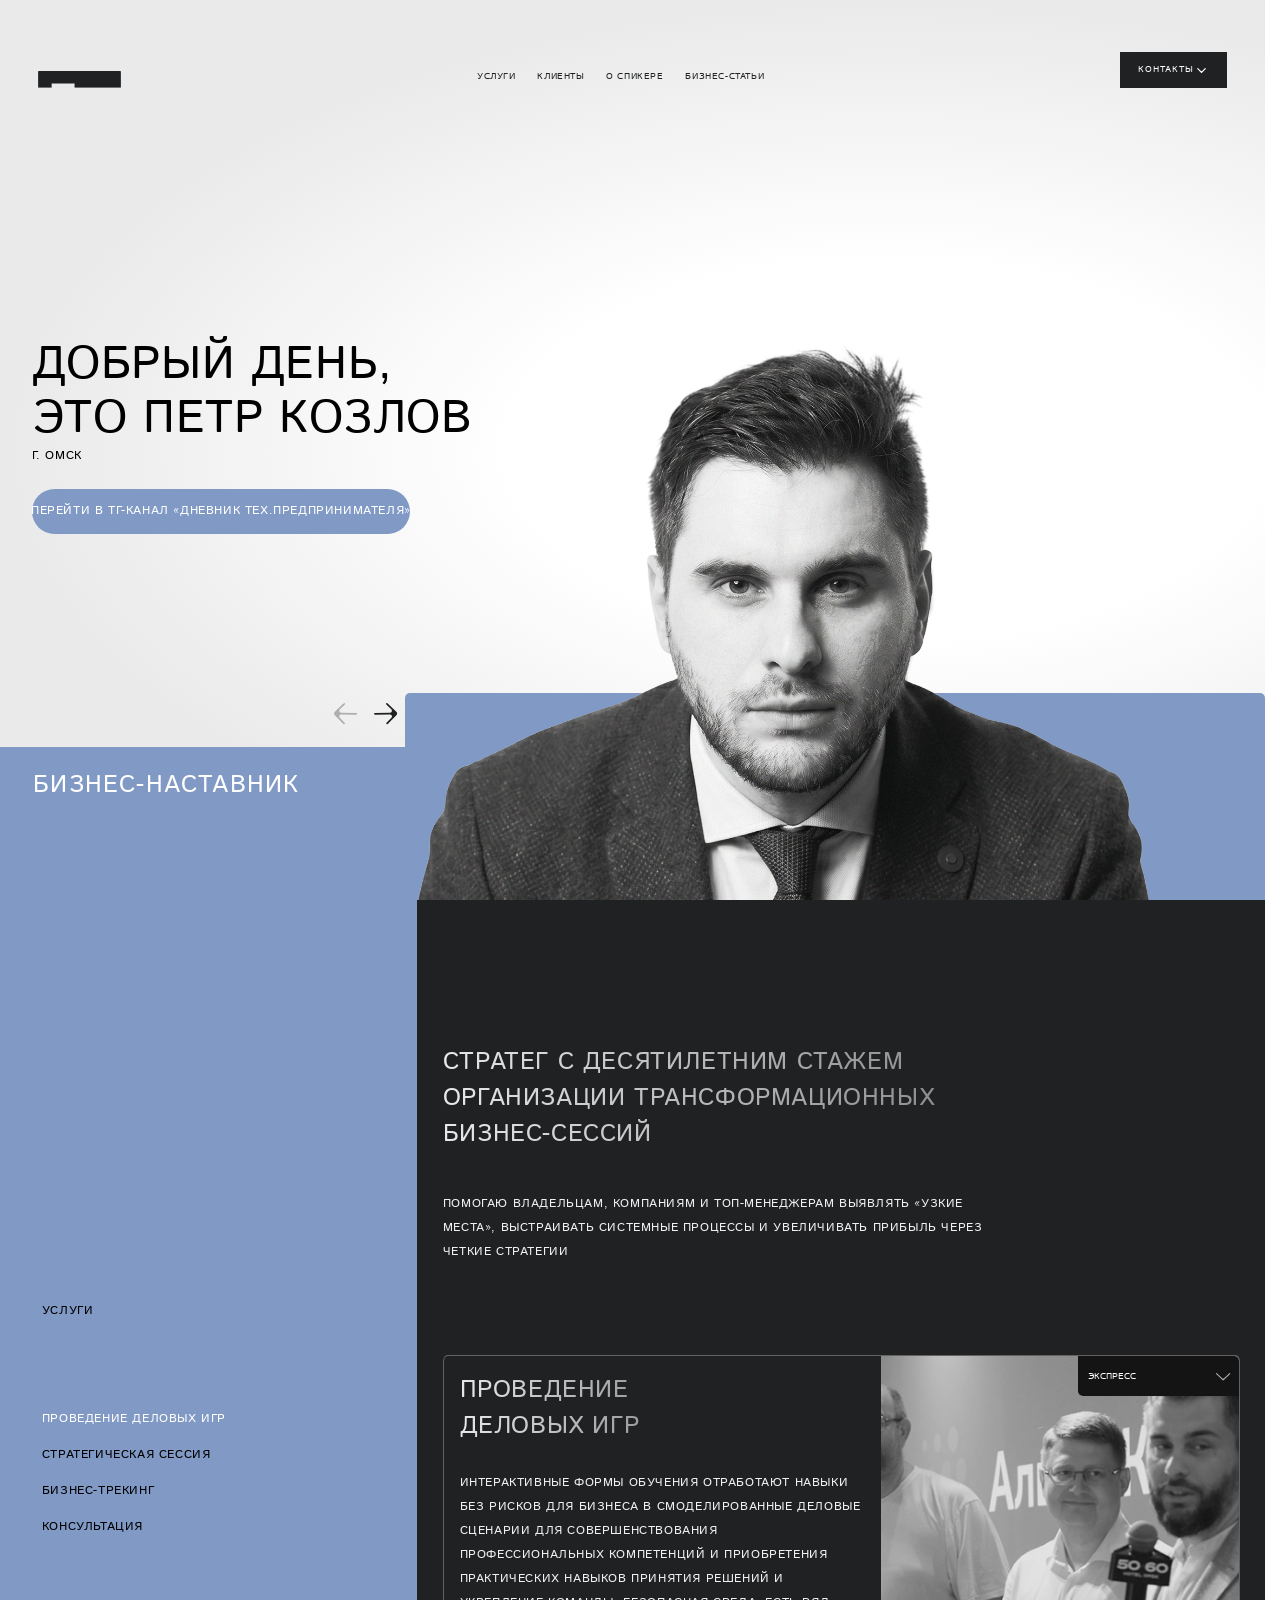
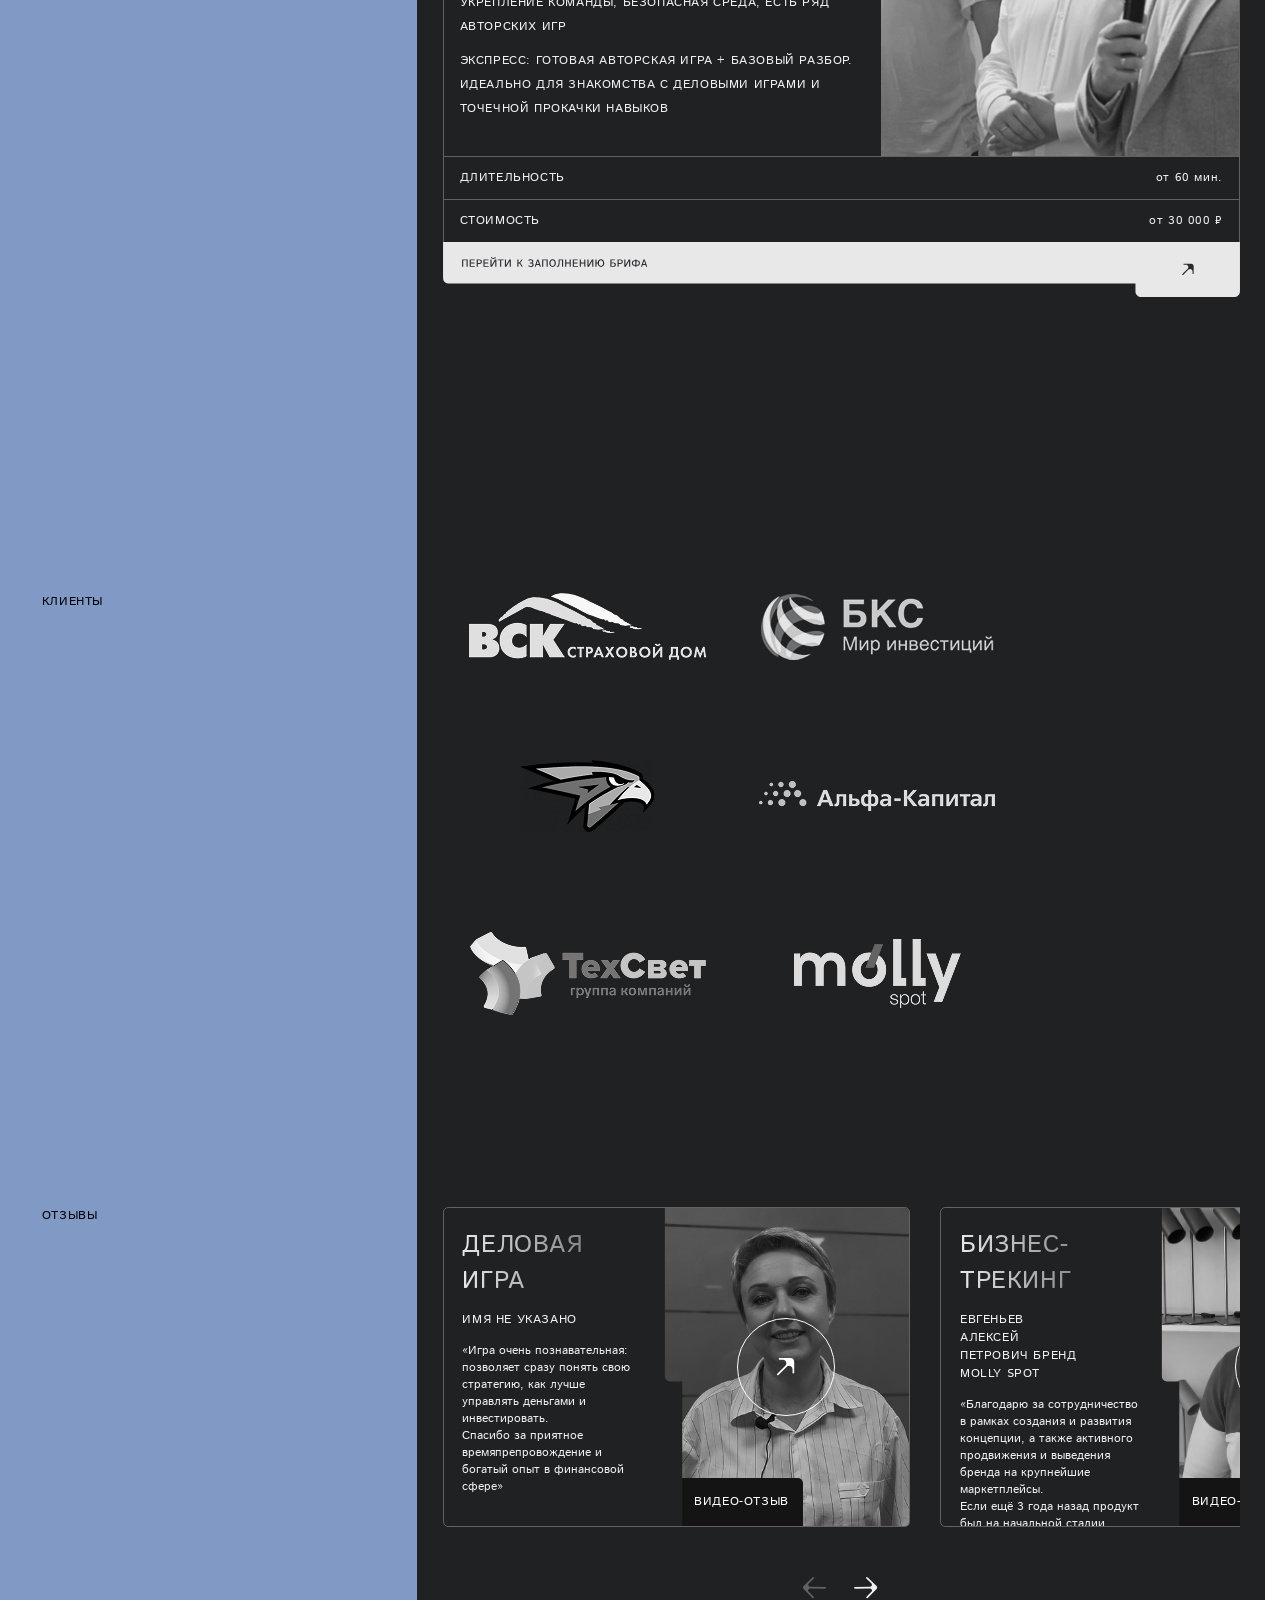
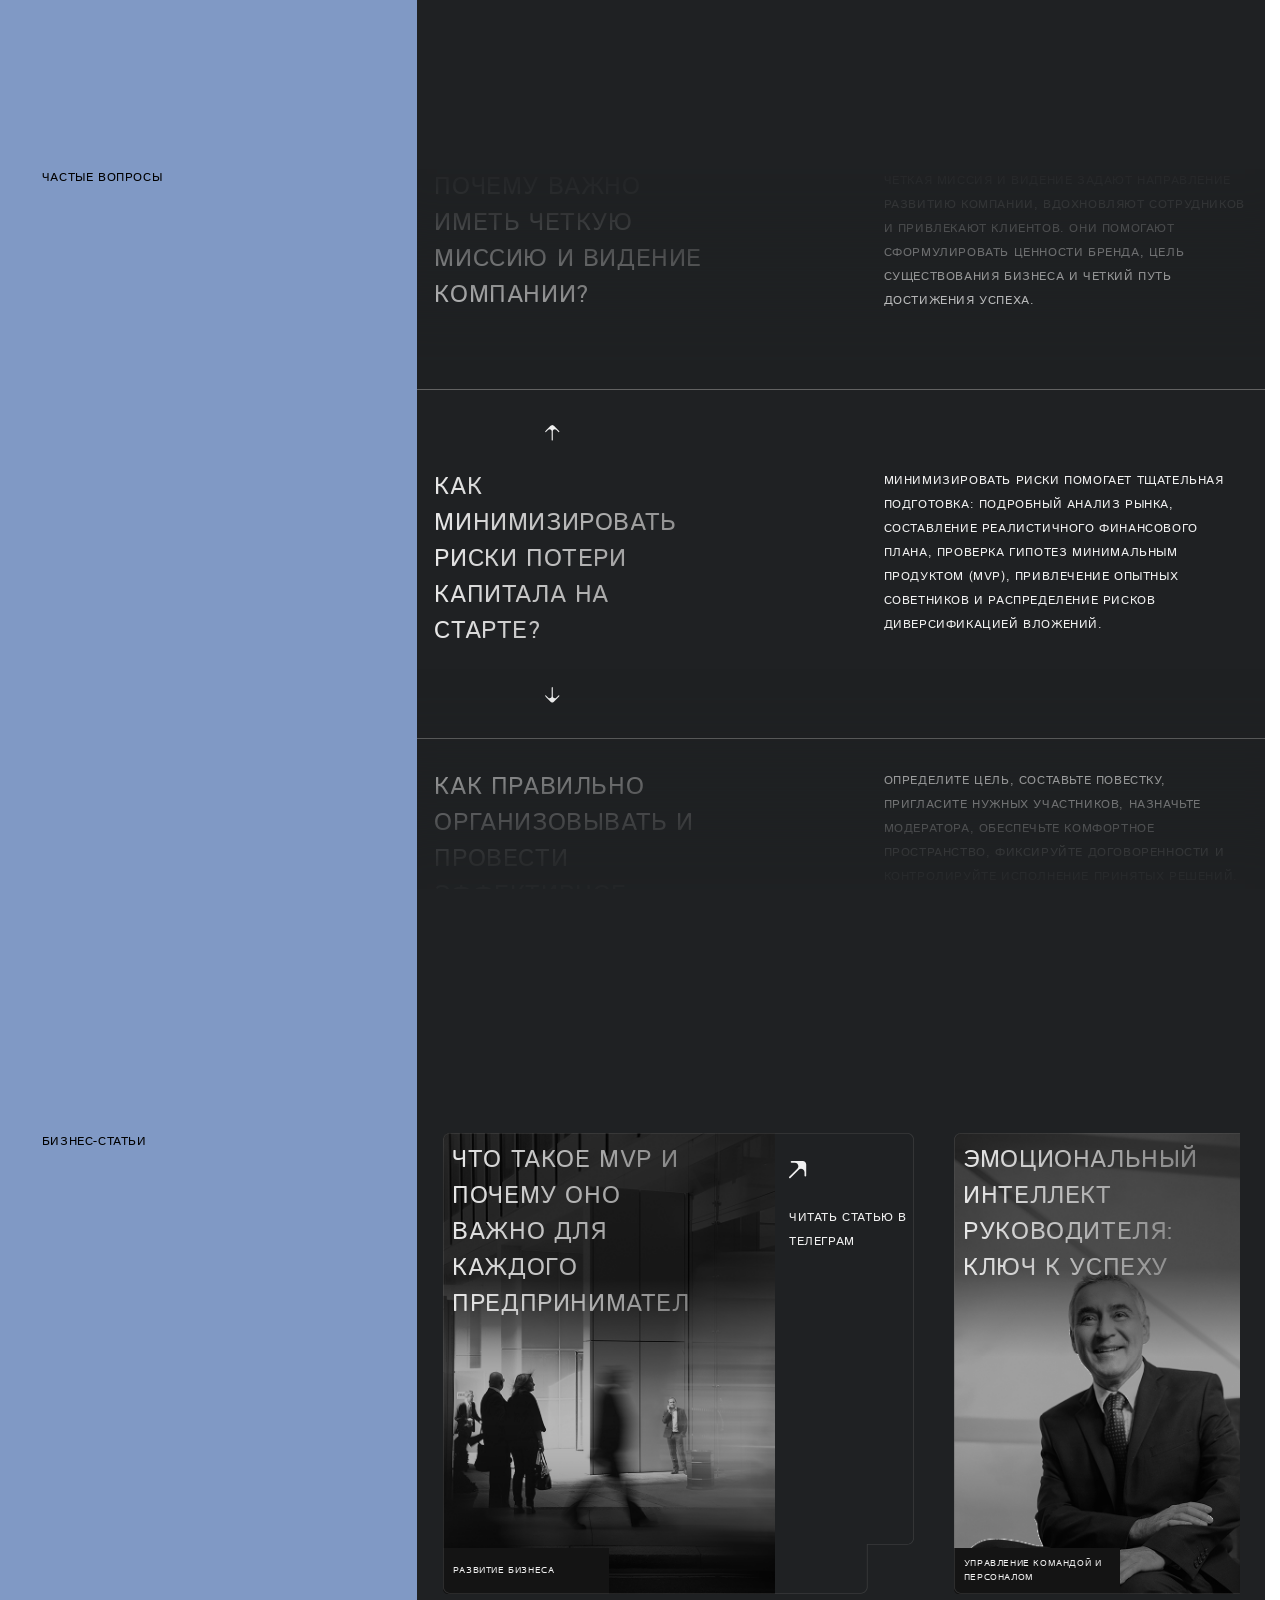
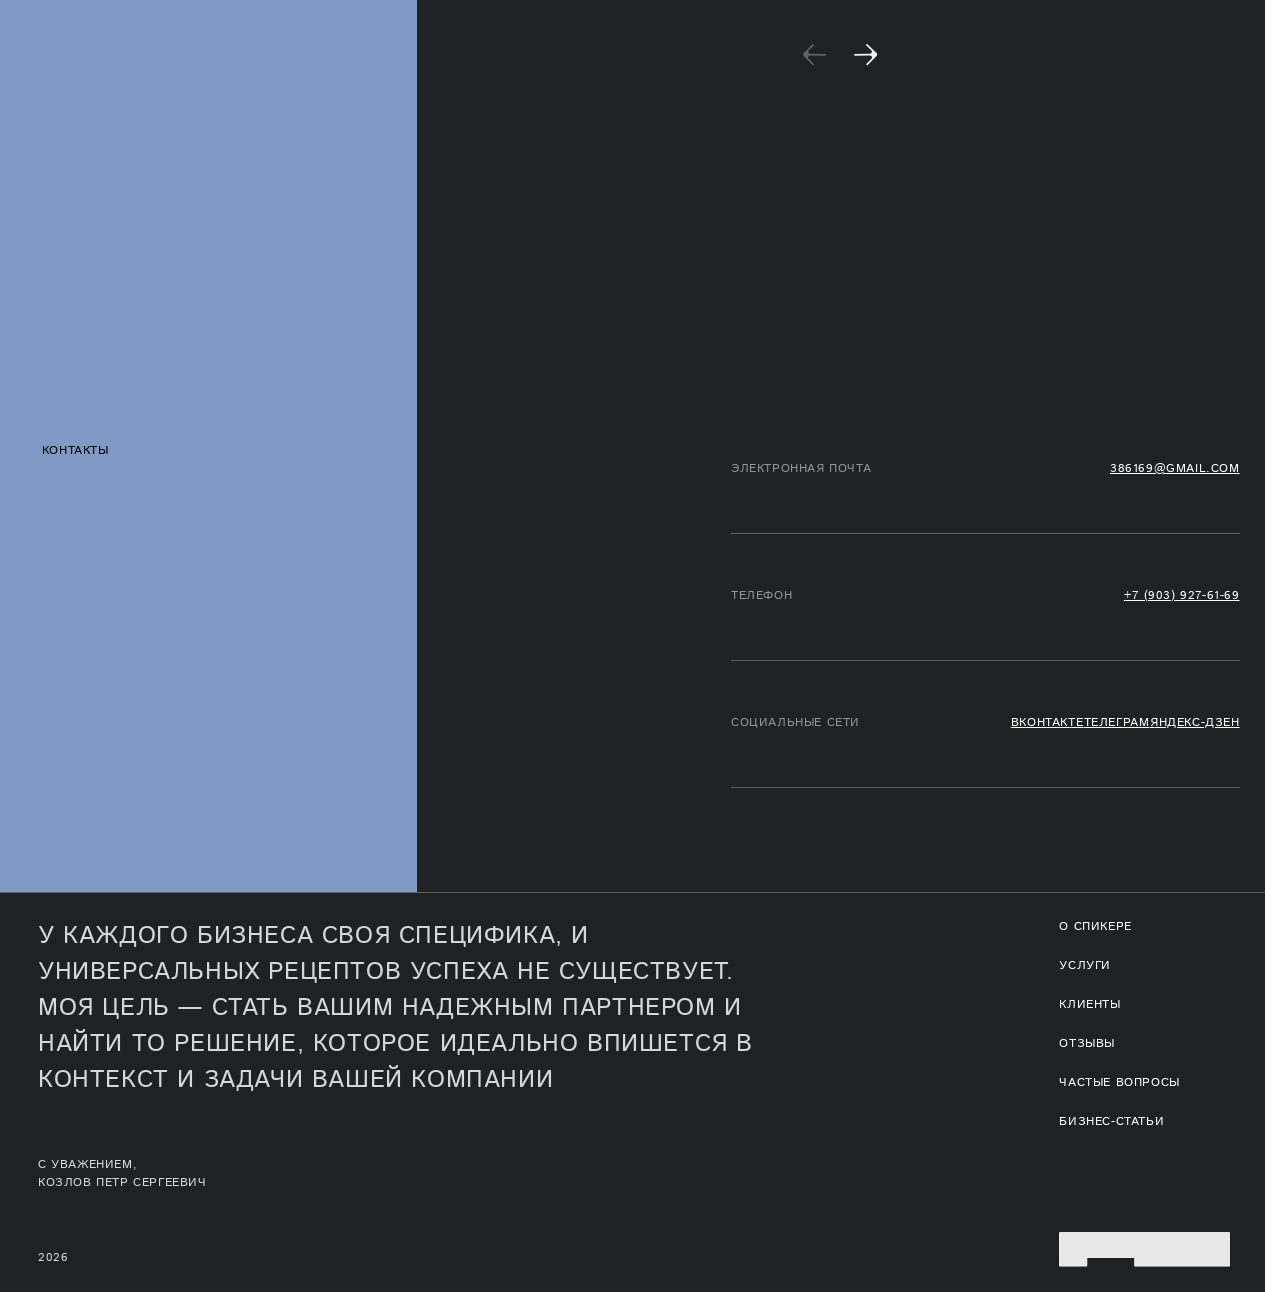
==== commit 0c7d2d5a: "Обновление сайта0607" ====
--- a/index.html
+++ b/index.html
@@ -28,7 +28,7 @@
 			<div class="nav-container">
 				<img src="assets/svg/logo.svg" alt="logo" class="logo">
 				<div class="nav-links">
-					<a href="#services">УСЛУГИ</a>
+					<a href="#services">Услуги</a>
 					<a href="#clients">КЛИЕНТЫ</a>
 					<a href="#about">О СПИКЕРЕ</a>
 					<a href="#articles">БИЗНЕС-СТАТЬИ</a>
@@ -57,15 +57,15 @@
 						+7 (903) 927-61-69
 					</a>
 			
-					<a href="#">
+					<a href="https://vk.com/pskozlov">
 						ВКОНТАКТЕ
 					</a>
 			
-					<a href="#">
+					<a href="https://t.me/technicalpred">
 						ТЕЛЕГРАМ
 					</a>
 			
-					<a href="#">
+					<a href="https://dzen.ru/kozlovpetr?share_to=link">
 						ЯНДЕКС-ДЗЕН
 					</a>
 			
@@ -167,9 +167,9 @@
 			</div>
 			<div class="type-section-right-container right-services-section" id="about">
 				<div class="right-section-main-desc">
-					<h3 class="right-section-headers">стратег с десятелетним стажем организации трансформационных бизнес-сессий</h3>
+					<h3 class="right-section-headers">стратег с десятилетним стажем организации трансформационных бизнес-сессий</h3>
 					<p class="right-section-text">
-						Помогаю владельцам, компаниям и топменеджерам выявлять «узкие места», выстраивать системные процессы и увеличивать прибыль через четкие стратегии
+						Помогаю владельцам, компаниям и топ-менеджерам выявлять «узкие места», выстраивать системные процессы и увеличивать прибыль через четкие стратегии
 					</p>
 				</div>
 
@@ -182,9 +182,8 @@
 							<div class="top-part-card">
 								<div class="top-part-card-left">
 									<h4 class="right-section-headers service-headers">Проведение деловых игр</h4>
-									<p class="right-section-text service-desc-first">
-										интерактивные формы обучения отработают навыки
-										без рисков для бизнеса в смоделированные деловые сценарии для совершенствования профессиональных компетенций и приобретения практических навыков принятия решений и укрепление команды, безопасная среда, есть ряд авторских игр
+									<p class="right-section-text service-desc-first">интерактивные формы обучения отработают навыки
+										без рисков для бизнеса в смоделированные деловые сценарии для совершенствования профессиональных&nbsp;Компетенций&nbsp;и приобретения практических навыков принятия решений и укрепление команды, безопасная среда, есть ряд авторских игр
 									</p>
 									<p class="right-section-text service-desc-second">
 										экспресс: Готовая авторская игра + базовый разбор. Идеально для знакомства с деловыми играми и точечной прокачки навыков
@@ -306,7 +305,7 @@
 									</p>
 								</div>
 								<div class="top-part-card-right">
-									<img src="assets/images/service_2.png" alt="">
+									<img src="assets/images/service_2.png" id="service-photo-stratsession" alt="">
 									
 									<div class="service-selector">
 										<button class="service-selector-btn">
@@ -318,7 +317,7 @@
 									  
 										<ul class="service-selector-list hidden">
 										    <li class="service-choice" data-service="expressStratSession">
-											<div class="h4">"Экспресс"</div>
+											<div class="h4">Экспресс</div>
 											<div class="mobile-choice-info">
 											    <svg class="close-second-desc-arrow" width="24" height="22" viewBox="0 0 24 22" xmlns="http://www.w3.org/2000/svg">
 												    <path d="M0.00041566 10.7972C0.0065426 11.2652 0.390896 11.6396 0.858895 11.6335L15.9444 11.436C17.7261 11.4127 18.6465 13.5551 17.4032 14.8314L12.5445 19.819C12.2335 20.1383 12.224 20.6443 12.5228 20.975C12.8499 21.337 13.4146 21.3476 13.755 20.9982L22.6028 11.9156C23.3735 11.1244 23.357 9.8582 22.5658 9.08744L13.4832 0.23965C13.1338 -0.100743 12.5695 -0.075355 12.2521 0.295043C11.962 0.633497 11.9848 1.13907 12.3041 1.45011L17.2916 6.30879C18.568 7.55211 17.7039 9.71789 15.9222 9.74122L0.836707 9.93871C0.368711 9.94484 -0.00571129 10.3292 0.00041566 10.7972Z"/>
@@ -713,6 +712,9 @@
 									</div>
 									
 								</div>
+								<div class="review-die">
+									Видео-отзыв
+								</div>
 								<img src="assets/svg/mobile-review-cover.svg" alt="" class="mobile-review-cover">		
 							</div>
 							<svg class="review-slide-cover" xmlns="http://www.w3.org/2000/svg" xmlns:xlink="http://www.w3.org/1999/xlink" x="0px" y="0px"
@@ -753,6 +755,9 @@
 										</svg>
 									</div>
 									
+								</div>
+								<div class="review-die">
+									Видео-отзыв
 								</div>
 								<img src="assets/svg/mobile-review-cover.svg" alt="" class="mobile-review-cover">	
 							</div>
@@ -1139,7 +1144,7 @@
 					
 					<div class="contacts-row">
 						<p class="contacts-left-side">Телефон</p>
-						<a class="contacts-right-side" href="phone:+79039276169">+7 (903) 927-61-69</a>
+						<a class="contacts-right-side" href="tel:+79039276169">+7 (903) 927-61-69</a>
 					</div>
 					
 					<div class="contacts-row" id="socialmedia">
@@ -1181,7 +1186,6 @@
 		
 	</footer>
 	<script type="module" src="js/scroll-to-section.js"></script>
-	<script type="module" src="js/text-formatter.js"></script>
 	<script type="module" src="js/mobile-nav.js"></script>
 	<script type="module" src="js/hero-slider.js"></script>
 	<script type="module" src="js/arrows.js"></script>
--- a/assets/css/style.css
+++ b/assets/css/style.css
@@ -215,6 +215,19 @@
   }
 }
 
+body.popup-opened {
+	overflow: hidden;
+}
+
+body.popup-opened .slider-services {
+	pointer-events: none;
+}
+
+
+body.popup-opened .service-selector-list {
+	pointer-events: auto;
+}
+
 h1, h2, h3, h4, h5, h6{
 	font-weight: 300;
 }
@@ -225,6 +238,8 @@
 	letter-spacing: 0.05em;
 
 	text-transform: uppercase;
+
+	font-size: 15px;
 }
 
 :root{
@@ -241,10 +256,10 @@
 	--gradient-white: radial-gradient(at 70% 50%, #fff 30%, #eaeaea 70%);
 	--gradient-section-text: linear-gradient(to right, #e8e8e8, #828282);
 	--main-color: var(--color-blue);
-	--text-xs: 13px;
-	--text-base: 16px;
-	--text-m: 28px;
-	--text-l: 58px;
+	--text-xs: 0.75rem;
+	--text-base: 1rem;
+	--text-m: 2rem;
+	--text-l: 3.8rem;
 	--transition-params: 0.2s ease-in-out;
 	--transition-params-sliders: 0.5s ease-in-out;
 	--border-radius-sections: 0.4vw;
@@ -534,6 +549,7 @@
 	transition: var(--transition-params);
 }
 .round-link-tg a{
+	white-space: nowrap;
 	display: flex;
 	justify-content: center;
 	align-items: center;
@@ -581,7 +597,7 @@
 	font-size: var(--text-base);
 	font-weight: 300;
 	margin-bottom: 10vh;
-	padding: 16vh 0;
+	padding: 0;
 }
 
 .left-container-services .left-section-headers{
@@ -618,13 +634,13 @@
 .left-services-section{
 	display: grid;
 	grid-template-columns: 100%;
-	grid-template-rows: 30% 50%;
+	grid-template-rows: 35% 50%;
 }
 
 .right-services-section{
 	display: grid;
 	grid-template-columns: 100%;
-	grid-template-rows: 30% 50%;
+	grid-template-rows: 35% 50%;
 }
 
 .right-section-main-desc{
@@ -703,13 +719,13 @@
 }
 
 .top-part-card-left{
-	width: 50%;
+	width: 55%;
 	padding: 2%;
 	padding-bottom: 0;
 }
 
 .top-part-card-right{
-	width: 50%;
+	width: 45%;
 	position: relative;
 	overflow: hidden;
 }
@@ -720,8 +736,12 @@
 	object-fit: cover;
 }
 
+#service-photo-stratsession{
+	object-position: 100%;
+}
+
 .service-desc-first, .service-desc-second{
-	font-size: var(--text-xs);
+	font-size: var(--text-base);
 	margin: 10px 0;
 }
 
@@ -761,6 +781,14 @@
 
 .service-go-to-brief img{
 	width: 100%;
+}
+
+.service-go-to-brief-hover{
+	width: 100%;
+	position: absolute;
+	inset:0;
+	opacity: 0;
+	transition: var(--transition-params);
 }
 
 .mobile-service-go-to-brief{
@@ -816,6 +844,10 @@
 	overflow: hidden;
 }
 
+.mobile-choice-info, .bottom-choice-card-part{
+	display: none;
+}
+
 .service-selector-list > li:nth-child(2){
 	border-top: 1px var(--color-gray-borders) solid;
 	border-bottom: 1px var(--color-gray-borders) solid;
@@ -848,11 +880,15 @@
 	margin: 0 auto;
 }
 
+#clients{
+	padding-top: 16vh;
+}
+
 .clients-list{
 	width: 100%;
 	display: grid;
-	grid-template-columns: repeat(auto-fill, 25%);
-	grid-template-rows: repeat(auto-fill, 50%);
+	grid-template-columns: repeat(auto-fill, 290px);
+	grid-template-rows: repeat(auto-fill, 1fr);
 	gap: 100px 0;
 }
 
@@ -865,6 +901,10 @@
 
 
 /* REVIEWS */
+
+#reviews{
+	margin-top: calc(2vh + 30px);
+}
 
 .review-section{
 	padding-top: 2vh;
@@ -1066,7 +1106,19 @@
 	transform: scale(0.7)
 }
 
-
+.review-die{
+	position: absolute;
+	bottom: 0;
+	left: 7%;
+	width: 50%;
+	background-color: #141414;
+	height: 15%;
+	color: var(--color-light);
+	border-top-right-radius: var(--border-radius-sections);
+	display: flex;
+	align-items: center;
+	justify-content: center;
+}
 
 /* FAQ */
 
@@ -1174,6 +1226,10 @@
 
 /* ARTICLES SLIDER */
 
+#articles{
+	padding-top: 16vh;
+}
+
 .slider-articles {
 	width: 100%;
 	height: 85vh;
@@ -1258,7 +1314,7 @@
 
 .article-die{
 	font-size: var(--text-xs);
-	width: 30%;
+	width: 50%;
 	height: 10%;
 	background-color: #141414;
 	display: flex;
@@ -1269,9 +1325,9 @@
 	left: 0;
 	bottom: 0;
 	border-bottom-left-radius: var(--border-radius-sections);
-	border-bottom: 1px var(--color-gray-borders) solid;
-	border-left: 1px var(--color-gray-borders) solid;
-	margin: 1px;
+	border-bottom: 1px var(#f1f1f1) solid;
+	border-left: 1px var(#f1f1f1) solid;
+	margin: 0;
 }
 
 .articles-slider-arrows{
@@ -1340,6 +1396,13 @@
 	color: var(--color-light);
 }
 
+.contacts-right-social-media{
+	width: 45%;
+	display: flex;
+	justify-content: space-between;
+	flex-flow: row nowrap;
+}
+
 /* FOOTER */
 
 footer{
@@ -1491,14 +1554,6 @@
 	.type-section-btn:hover{
 		text-decoration: underline;
 	}
-	
-	.service-go-to-brief-hover{
-		width: 100%;
-		position: absolute;
-		inset:0;
-		opacity: 0;
-		transition: var(--transition-params);
-	}
 
 	.service-go-to-brief-hover:hover{
 		opacity: 1;
@@ -1532,15 +1587,90 @@
 }
 
 @media (max-width: 1280px) {
-	:root{
-		--text-xs: 7px;
-		--text-base: 10px;
-		--text-m: 22px;
-		--text-l: 52px;
-	}
-}
-
-@media (orientation: portrait) {
+	html{
+		font-size: 12px;
+	}
+
+	.service-selector{
+		width: 45%;
+		height: 10%;
+	}
+}
+
+@media (min-width: 768px) and (max-width: 1024px) {
+	html{
+		font-size: 10px;
+	}
+
+	.nav-links{
+		width: 35%;
+		margin-right: 30%;
+	}
+
+	.contacts-dropdown{
+		display: none;
+	}
+
+	.round-link-tg{
+		height: 10vh;
+	}
+	#btn-go-to{
+		white-space: unset;
+		text-align: center;
+	}
+
+	.arrow-buttons{
+		height: 27%;
+		grid-template-columns: 20% 50% 50%;
+	}
+
+	.service-selector{
+		width: 45%;
+		height: 10%;
+	}
+
+	.contacts-section{
+		height: 100vh;
+	}
+
+	.slider-reviews{
+		height: 90vh;
+	}
+
+	.review-slide{
+		height: 35vw;
+	}
+
+	.review-more-text-container p{
+		margin-top: 55%;
+	}
+
+	.review-slider-arrows{
+		width: 20%;
+	}
+
+	.faq-slide-left{
+		width: 45%;
+	}
+
+	.slider-articles{
+		height: 105vh;
+	}
+
+	.articles-slider-arrows{
+		width: 20%;
+	}
+
+	.contacts-right-social-media{
+		width: 60%;
+	}
+
+	.footer-right-container{
+		width: 30%;
+	}
+}
+
+@media (max-width: 767px) {
 	:root{
 		--text-xs: 11px;
 		--text-base: 15px;
@@ -1720,6 +1850,7 @@
 	}
 
 	.right-services-section{
+		margin-top: 0;
 		display: block;
 	}
 
@@ -1733,6 +1864,10 @@
 	}
 
 	/* services */
+
+	#m-services{
+		margin-top: 50px;
+	}
 
 	.service-go-to-brief{
 		display: none;
@@ -1890,6 +2025,7 @@
 	}
 
 	.bottom-choice-card-part{
+		display: block;
 		width: 100%;
 		position: absolute;
 		bottom: 0;
@@ -1916,6 +2052,7 @@
 	}
 	
 	.mobile-choice-info{
+		display: block;
 		padding: 10px;
 		height: 45%;
 	}
@@ -2095,8 +2232,15 @@
 
 	.mobile-review-cover{
 		position: absolute;
-		top: 0;
-		width: 100%;
+		top: -1px;
+		width: 100%;
+	}
+
+	.review-die{
+		left: 0;
+		width: 50%;
+		height: 15%;
+		border-top-right-radius: var(--border-radius-sections);
 	}
 
 
@@ -2144,6 +2288,7 @@
 	.faq-slide-left{
 		width: 80%;
 		margin: 10px auto;
+		padding: 0;
 	}
 
 	.faq-slide-left .right-section-headers{
@@ -2153,6 +2298,7 @@
 	.faq-slide-right{
 		width: 80%;
 		margin: 0 auto;
+		padding: 0;
 	}
 
 	.faq-slide-right .right-section-text{
@@ -2420,4 +2566,6 @@
 		position: absolute;
 		bottom: 0;
 	}
-}+}
+
+
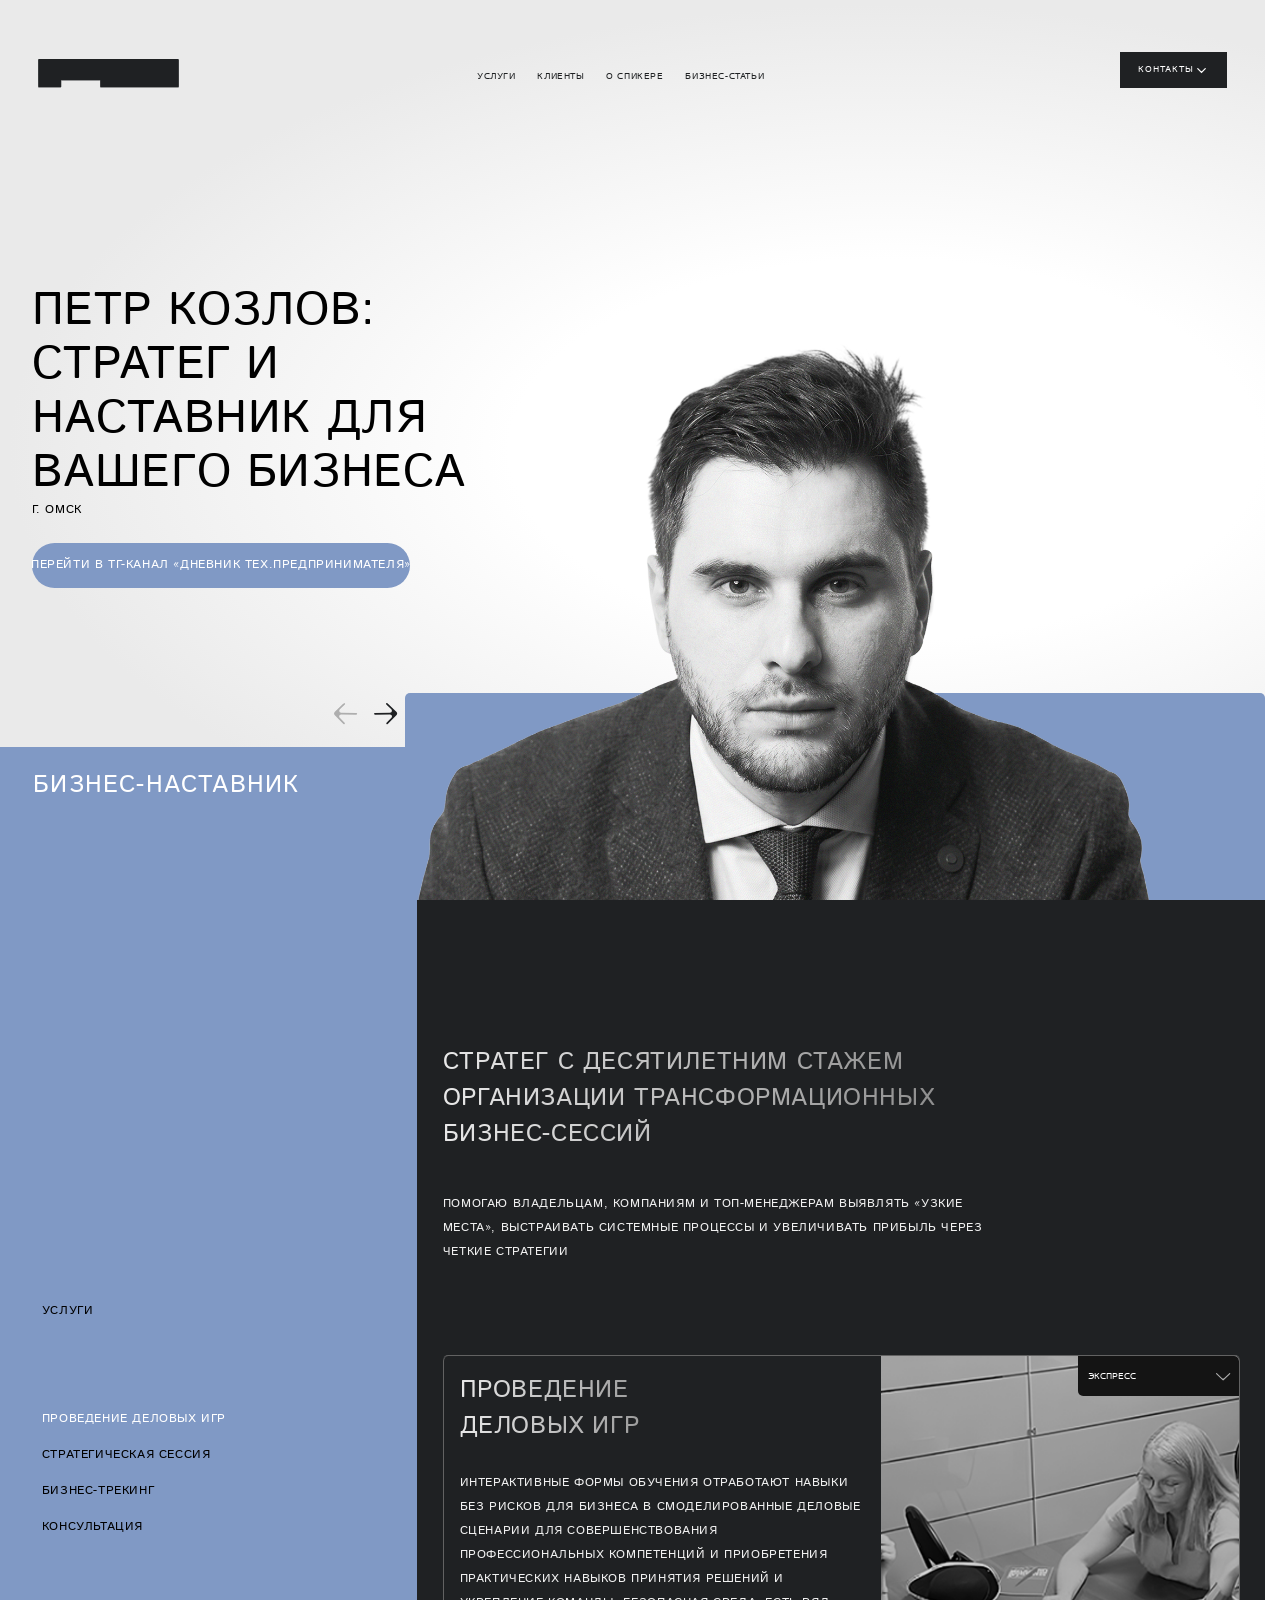
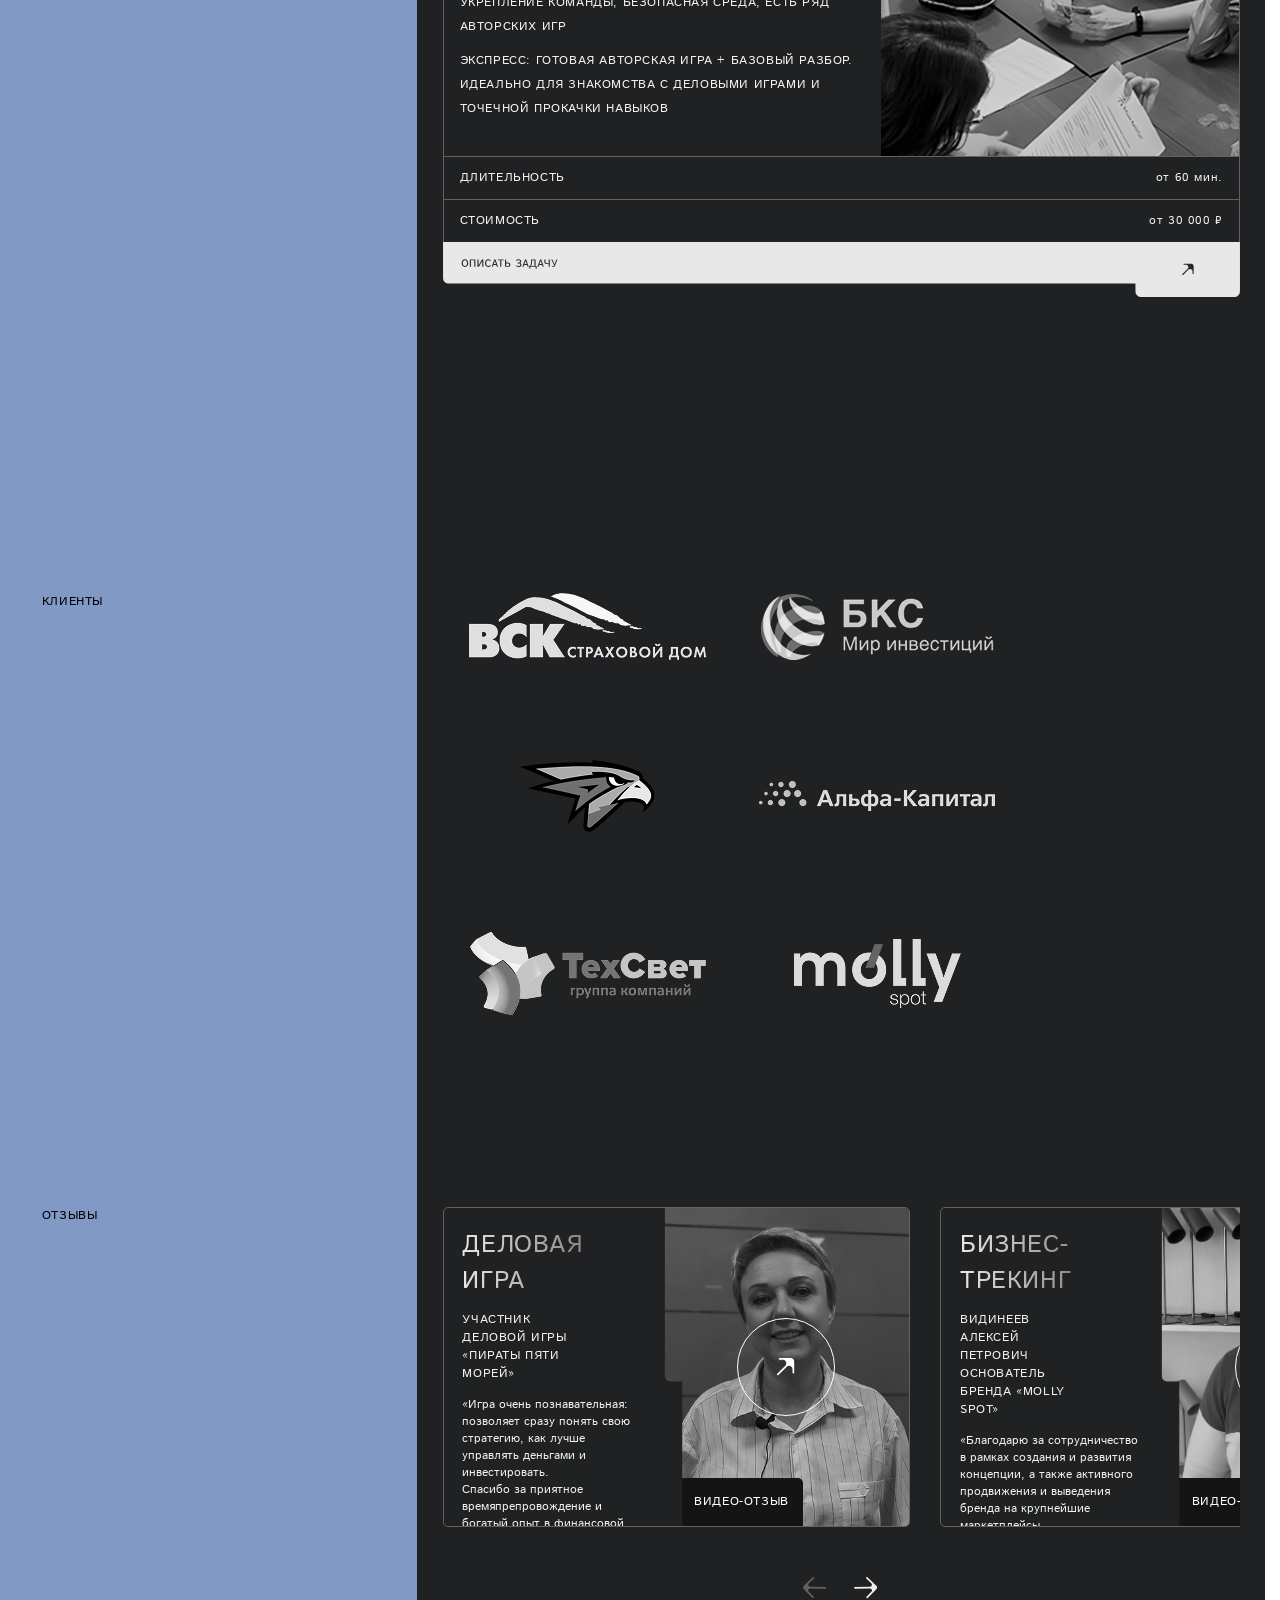
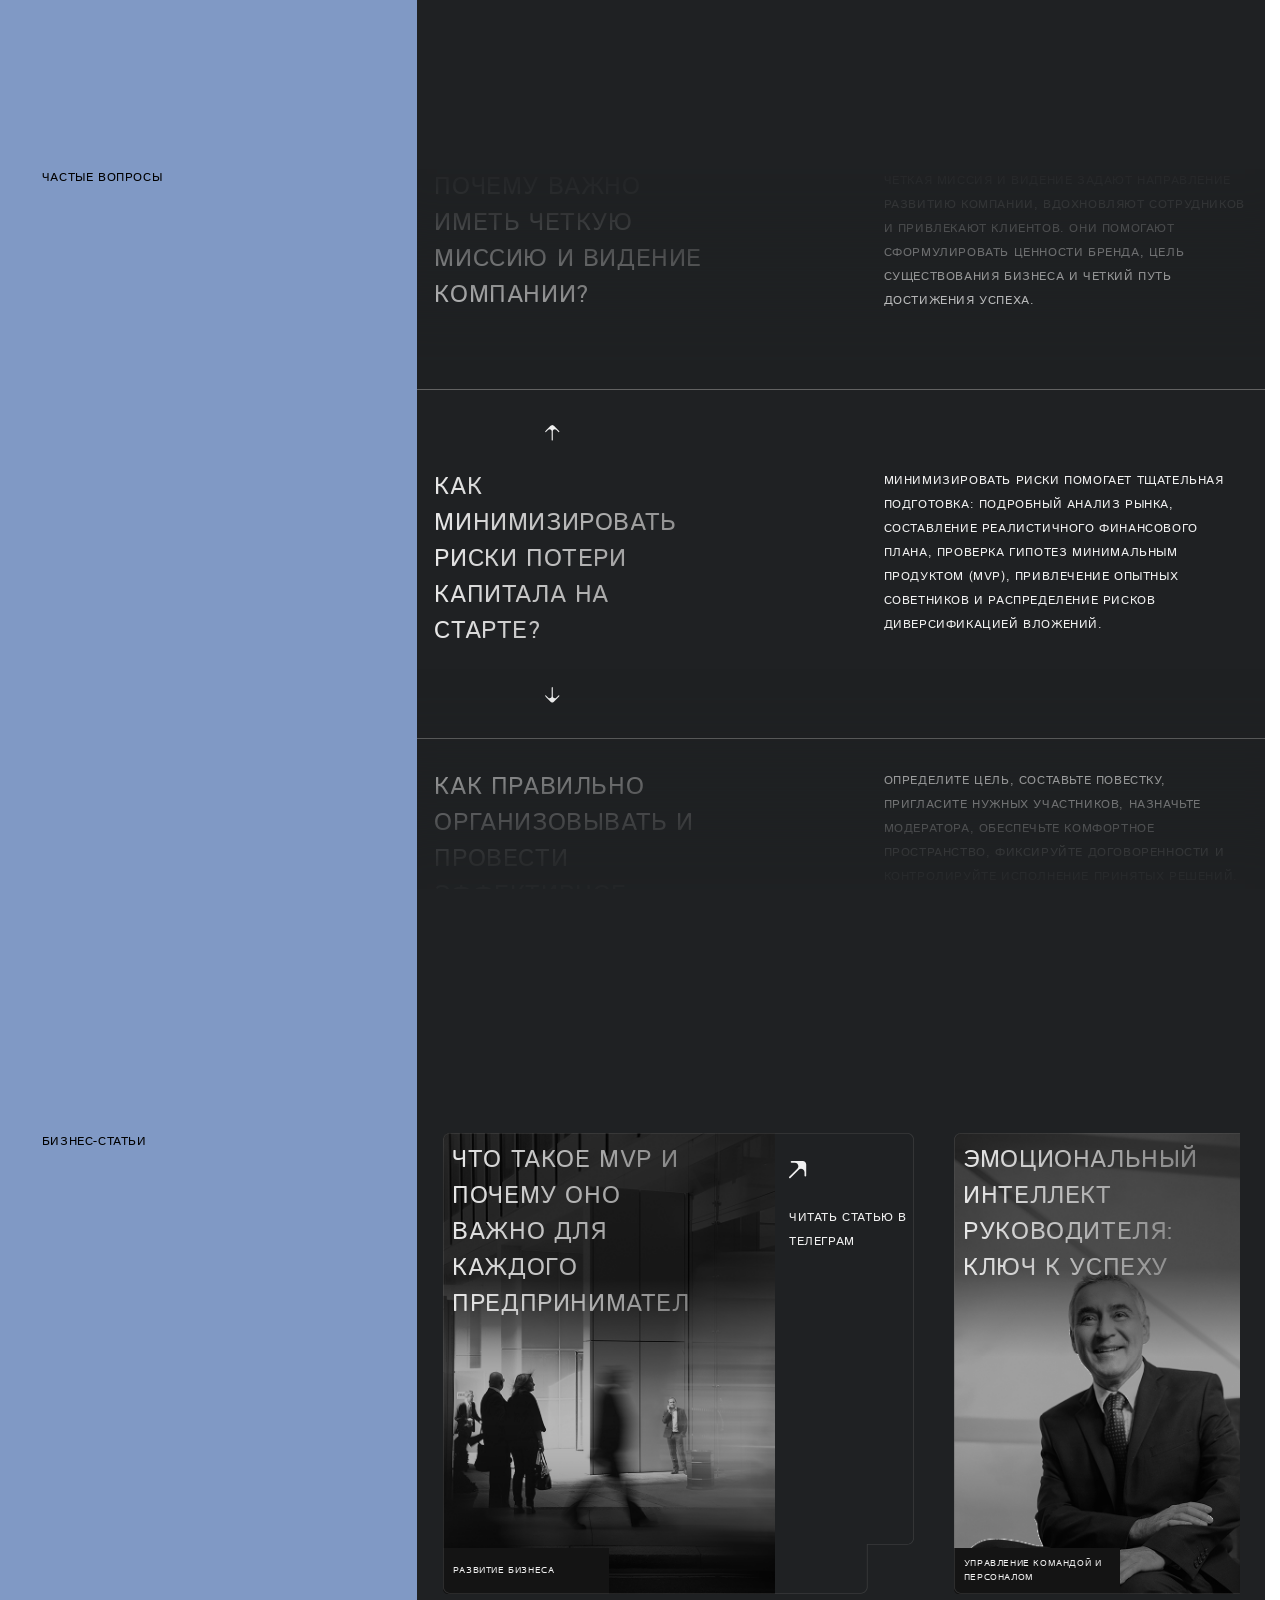
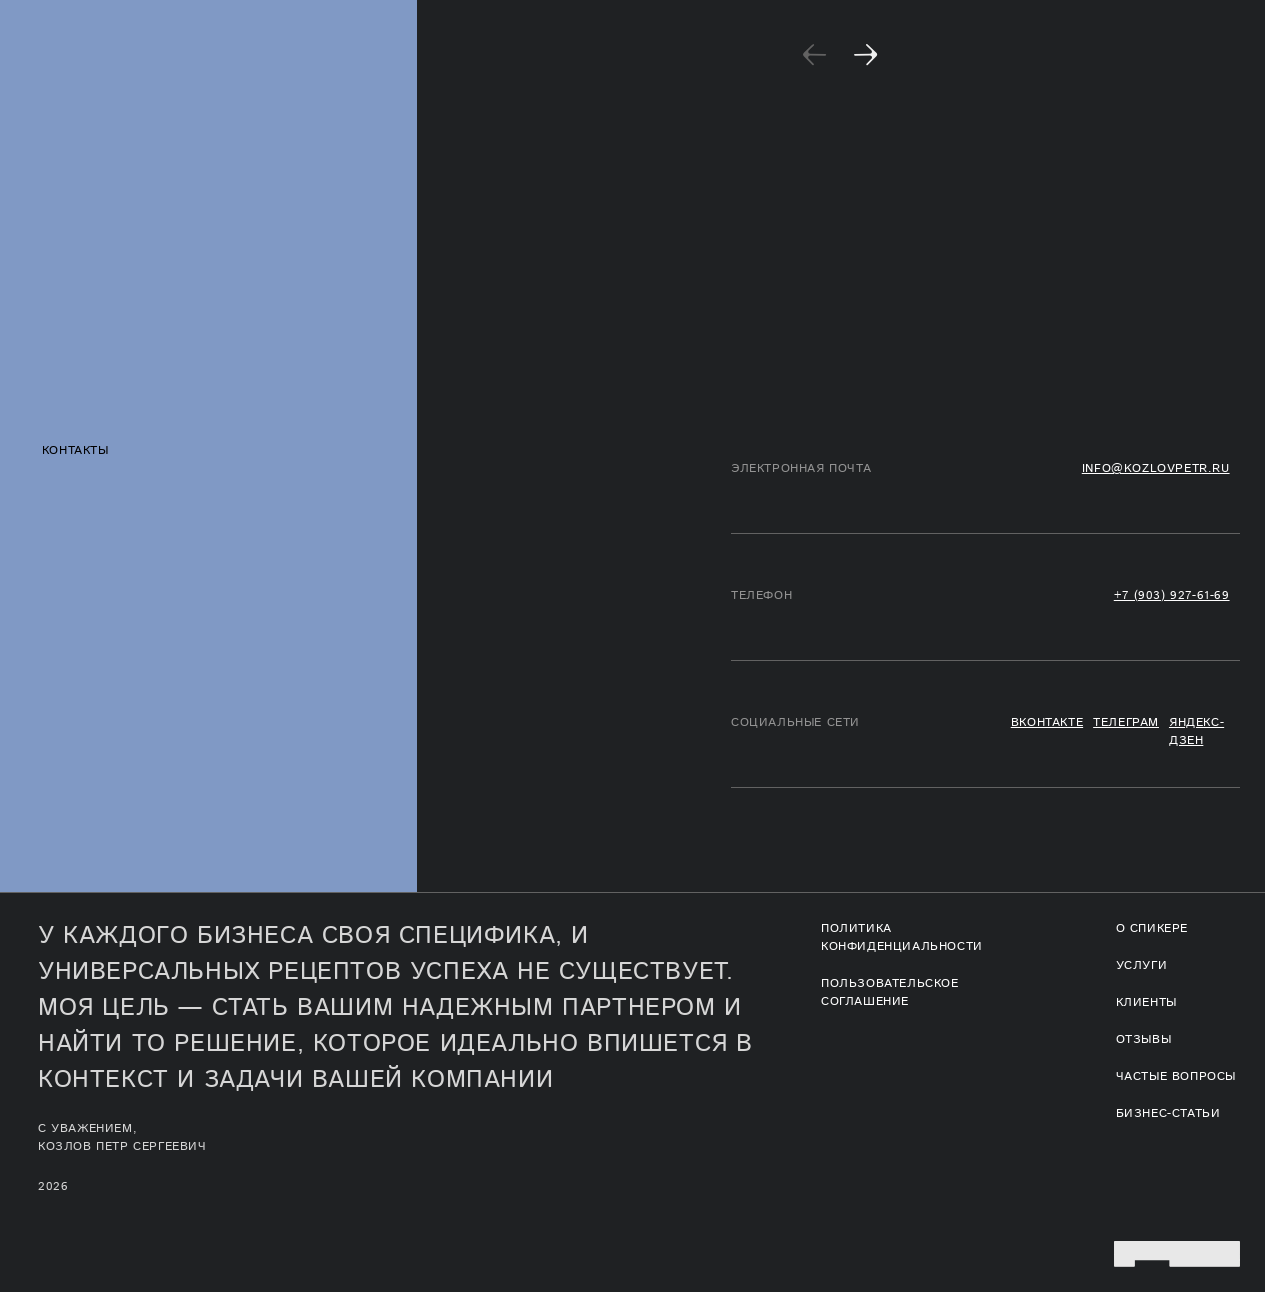
==== commit 43b5a87a: "Обновление сайта 1307" ====
--- a/index.html
+++ b/index.html
@@ -14,7 +14,7 @@
 	<header>
 		<nav>
 			<div class="mobile-nav">
-				<img src="assets/svg/logo.svg" alt="logo" class="logo" id="mobile-logo">
+				<a href="index.html" class="logo"><img src="assets/svg/logo.svg" alt="logo" id="mobile-logo"></a>
 				<img src="assets/svg/burger-btn.svg" alt="burger-btn" id="burger-btn">
 				<div class="mobile-nav-container hidden">
 					<a href="#m-services">УСЛУГИ</a>
@@ -22,11 +22,13 @@
 					<a href="#about">О СПИКЕРЕ</a>
 					<a href="#m-articles">БИЗНЕС-СТАТЬИ</a>
 					<a href="#m-contacts">КОНТАКТЫ</a>
+					<a href="docs/privacy.pdf">ПОЛИТИКА КОНФИДЕНЦИАЛЬНОСТИ</a>
+					<a href="docs/terms_of_service.pdf">ПОЛЬЗОВАТЕЛЬСКОЕ СОГЛАШЕНИЕ</a>
 					<img src="assets/svg/burger-close-btn.svg" alt="burger-close-btn" id="burger-close-btn">
 				</div>
 			</div>
 			<div class="nav-container">
-				<img src="assets/svg/logo.svg" alt="logo" class="logo">
+				<a href="index.html" class="logo"><img src="assets/svg/logo.svg" alt="logo" class=""></a>
 				<div class="nav-links">
 					<a href="#services">Услуги</a>
 					<a href="#clients">КЛИЕНТЫ</a>
@@ -49,8 +51,8 @@
 			
 					<div class="dropdown-menu">
 			
-					<a href="mailto:386169@gmail.com" class="contacts-without-underline-link">
-						386169@gmail.com
+					<a href="mailto:info@kozlovpetr.ru" class="contacts-without-underline-link">
+						info@kozlovpetr.ru
 					</a>
 			
 					<a href="tel:+79039276169" class="contacts-without-underline-link">
@@ -91,8 +93,8 @@
 		<section id="hero-section">
 			<div class="hero-main-container">
 				<div class="main-text">
-					<h1>ДОБРЫЙ ДЕНЬ, </h1>
-					<h1>ЭТО ПЕТР КОЗЛОВ</h1>
+					<h1>ПЕТР КОЗЛОВ: </h1>
+					<h1>Стратег и наставник для вашего бизнеса</h1>
 					<p>Г. ОМСК</p>
 					<div class="round-link-tg">
 						<a id="btn-go-to" href="https://t.me/technicalpred">ПЕРЕЙТИ В ТГ-КАНАЛ «ДНЕВНИК ТЕХ.ПРЕДПРИНИМАТЕЛЯ»</a>
@@ -113,23 +115,23 @@
 				<h2 class="main-text-swap" id="main-text-swap">БИЗНЕС-НАСТАВНИК</h2>
 			</div>
 			<div class="right-color-hero-section">
-				<img src="assets/images/hero-section-first.png" alt="hero-section" class="hero-section-photo" id="hero-photo" loading="lazy">
-				<img src="assets/images/hero-section-second.png" alt="hero-section" class="hero-section-photo" id="hero-photo-2" loading="lazy">
-				<img src="assets/images/hero-section-third.png" alt="hero-section" class="hero-section-photo" id="hero-photo-3" loading="lazy">
-				<img src="assets/images/hero-section-fourth.png" alt="hero-section" class="hero-section-photo" id="hero-photo-4" loading="lazy">
+				<img src="assets/images/hero-section-first.png" alt="hero-section" class="hero-section-photo" id="hero-photo">
+				<img src="assets/images/hero-section-second.png" alt="hero-section" class="hero-section-photo" id="hero-photo-2">
+				<img src="assets/images/hero-section-third.png" alt="hero-section" class="hero-section-photo" id="hero-photo-3">
+				<img src="assets/images/hero-section-fourth.png" alt="hero-section" class="hero-section-photo" id="hero-photo-4">
 			</div>
 		</section>
 		<section id="hero-section-mobile">
 			<div class="hero-mobile-main-container">
 				<div class="mobile-main-text">
-					<h1>ДОБРЫЙ ДЕНЬ, </h1>
-					<h1>ЭТО ПЕТР КОЗЛОВ</h1>
+					<h1>ПЕТР КОЗЛОВ: </h1>
+					<h1>Стратег и наставник для вашего бизнеса</h1>
 				</div>
 				<div class="hero-mobile-photo-container">
-					<img src="assets/images/m-hero-section-first.png" alt="hero-section-1" class="hero-mobile-photo" loading="lazy">
-					<img src="assets/images/m-hero-section-second.png" alt="hero-section-2" class="hero-mobile-photo" loading="lazy">
-					<img src="assets/images/m-hero-section-third.png" alt="hero-section-3" class="hero-mobile-photo" loading="lazy">
-					<img src="assets/images/m-hero-section-fourth.png" alt="hero-section-4" class="hero-mobile-photo" loading="lazy">
+					<img src="assets/images/m-hero-section-first.png" alt="hero-section-1" class="hero-mobile-photo">
+					<img src="assets/images/m-hero-section-second.png" alt="hero-section-2" class="hero-mobile-photo">
+					<img src="assets/images/m-hero-section-third.png" alt="hero-section-3" class="hero-mobile-photo">
+					<img src="assets/images/m-hero-section-fourth.png" alt="hero-section-4" class="hero-mobile-photo">
 				</div>
 				
 				<div class="mobile-round-link-tg">
@@ -529,7 +531,7 @@
 									</p>
 								</div>
 								<div class="top-part-card-right">
-									<img src="assets/images/service_4.png" alt="">
+									<img src="assets/images/service_4.png" id="service-photo-consultation" alt="">
 									
 									<div class="service-selector">
 										<button class="service-selector-btn">
@@ -694,7 +696,7 @@
 								<h4 class="right-section-headers">
 									Деловая игра
 								</h4>
-								<p class="review-name">Имя не указано</p>
+								<p class="review-name">участник деловой игры «пираты пяти морей»</p>
 								<p class="right-section-text review-desc">
 									«Игра очень познавательная: позволяет сразу понять свою стратегию, как лучше управлять деньгами и инвестировать.
 								</p>
@@ -735,8 +737,7 @@
 								<h4 class="right-section-headers">
 									Бизнес-трекинг
 								</h4>
-								<p class="review-name">Евгеньев Алексей Петрович
-									бренд Molly spot</p>
+								<p class="review-name">Видинеев Алексей Петрович основатель бренда «MOLLY SPOT»</p>
 								<p class="right-section-text review-desc">
 									«Благодарю за сотрудничество в рамках создания и развития концепции, а также активного продвижения и выведения бренда на крупнейшие маркетплейсы.
 								</p>
@@ -1139,7 +1140,7 @@
 				<div class="contacts-all">
 					<div class="contacts-row">
 						<p class="contacts-left-side">Электронная почта</p>
-						<a class="contacts-right-side" href="mailto:386169@gmail.com">386169@gmail.com</a>
+						<a class="contacts-right-side" href="mailto:info@kozlovpetr.ru">info@kozlovpetr.ru</a>
 					</div>
 					
 					<div class="contacts-row">
@@ -1166,22 +1167,32 @@
 				не существует. Моя цель — стать вашим надежным партнером и найти то решение, которое идеально впишется в контекст и задачи вашей компании
 			</h5>
 			<p class="footer-sub-text">С уважением,<br>Козлов Петр Сергеевич</p>
-			<p class="footer-sub-text" id="year">2026</p>
+			<p class="footer-sub-text" id="year"></p>
 			<img id="mobile-footer-logo" src="assets/svg/Union.svg" alt="logo">
 		</div>
 
 		<div class="footer-right-container">
-			<div class="footer-row">
-				<a href="#about">О спикере</a>
-				<a href="#services">Услуги</a>
-				<a href="#clients">Клиенты</a>
-				<a href="#reviews">Отзывы</a>
-				<a href="#faq">Частые вопросы</a>
-				<a href="#articles">Бизнес-статьи</a>
-			</div>
-			<div class="footer-row-logo">
-				<img src="assets/svg/Union.svg" alt="logo">
-			</div>
+			<div class="footer-column">
+				<div class="footer-row">
+					<a href="docs/privacy.pdf">Политика конфиденциальности</a>
+					<a href="docs/terms_of_service.pdf">ПОЛЬЗОВАТЕЛЬСКОЕ СОГЛАШЕНИЕ</a>
+				</div>
+			</div>
+
+			<div class="footer-column">
+				<div class="footer-row">
+					<a href="#about">О спикере</a>
+					<a href="#services">Услуги</a>
+					<a href="#clients">Клиенты</a>
+					<a href="#reviews">Отзывы</a>
+					<a href="#faq">Частые вопросы</a>
+					<a href="#articles">Бизнес-статьи</a>
+				</div>
+				<div class="footer-row-logo">
+					<img src="assets/svg/Union.svg" alt="logo">
+				</div>
+			</div>
+			
 		</div>
 		
 	</footer>
@@ -1197,5 +1208,8 @@
 	<script src="https://cdn.plyr.io/3.6.3/plyr.js"></script>
 	<script type="module" src="js/video-reviews.js"></script>
 	<script type="module" src="js/review-more-text.js"></script>
+	<script>
+		document.getElementById("year").textContent = new Date().getFullYear();
+	</script>
 </body>
 </html>
--- a/assets/css/style.css
+++ b/assets/css/style.css
@@ -1394,6 +1394,7 @@
 
 .contacts-right-side{
 	color: var(--color-light);
+	margin-right: 10px;
 }
 
 .contacts-right-social-media{
@@ -1421,7 +1422,7 @@
 	display: flex;
 	flex-direction: column;
 	flex-wrap: wrap;
-	justify-content: space-between;
+	align-content: space-between;
 }
 
 .footer-main-text{
@@ -1430,12 +1431,21 @@
 
 .footer-sub-text{
 	font-size: var(--text-base);
+	margin-top: 3%;
 }
 
 
 .footer-right-container{
+	display: flex;
+	width: 35%;
+	height: 100%;
+	justify-content: space-between;
+}
+
+
+.footer-column{
 	position: relative;
-	width: 15%;
+	width: 30%;
 	height: 100%;
 	display: flex;
 	flex-direction: column;
@@ -1466,10 +1476,17 @@
 	color: var(--color-light);
 }
 
+.footer-row-logo img{
+	width: 100%;
+}
+
 .footer-row a{
-	margin-bottom: 21px;
+	margin-bottom: 15px;
+	padding: 2px;
 	color: var(--color-light);
 	text-decoration: none;
+	transition: var(--transition-params);
+	border-radius: var(--border-radius-sections);
 }
 
 #mobile-footer-logo{
@@ -1508,13 +1525,47 @@
 
 .brief-container{
 	width: 40%;
-	height: 50%;
+	height: auto;
 	background-color: var(--color-dark);
 	border-radius: var(--border-radius-sections);
 }
 
 .brief-content{
 	padding: 10%;
+}
+
+#email-button-brief{
+	padding: 1%;
+	border: 1px var(--color-gray-borders) solid;
+	border-radius: var(--border-radius-sections);
+	transition: var(--transition-params);
+}
+
+#email-button-brief:hover{
+	background-color: var(--color-gray-borders);
+	color: var(--color-light);
+}
+
+#privacy-button-brief{
+	color: var(--color-gray-borders);
+}
+
+.brief-content p{
+	margin-top: 20px;
+	font-size: var(--text-xs);
+	color: var(--color-arrow-gray);
+}
+
+.brief-content ul{
+	padding: 0;
+}
+
+.brief-content li{
+	font-size: var(--text-base);
+	color: var(--color-bg-gray);
+	list-style-type: circle;
+	margin: 20px 0;
+
 }
 
 /* PAGINATION */
@@ -1584,6 +1635,11 @@
 		text-decoration: underline;
 		color: var(--color-gray-borders);
 	}
+
+	.footer-row a:hover{
+		color: var(--color-dark);
+		background-color: var(--color-bg-gray);
+	}
 }
 
 @media (max-width: 1280px) {
@@ -1594,6 +1650,10 @@
 	.service-selector{
 		width: 45%;
 		height: 10%;
+	}
+
+	#service-photo-consultation{
+		object-position: 5%;
 	}
 }
 
@@ -1724,7 +1784,7 @@
 	}
 	.mobile-nav-container{
 		width: 250px;
-		height: 225px;
+		height: 300px;
 		position: absolute;
 		top: 3vh;
 		right: 0%;
@@ -1769,7 +1829,7 @@
 	}
 
 	.mobile-main-text h1{
-		line-height: 20px;
+		line-height: 25px;
 	}
 
 	.hero-mobile-photo-container{
@@ -1939,6 +1999,10 @@
 	
 	.service-desc-duration, .service-desc-price, .top-part-card-left{
 		padding: 16px;
+	}
+
+	.service-desc-first{
+		font-size: var(--text-xs);
 	}
 
 
@@ -2499,7 +2563,7 @@
 	}
 	.brief-container{
 		width: 90%;
-		height: 50%;
+		height: auto;
 		background-color: var(--color-dark);
 		border-radius: var(--border-radius-sections);
 	}
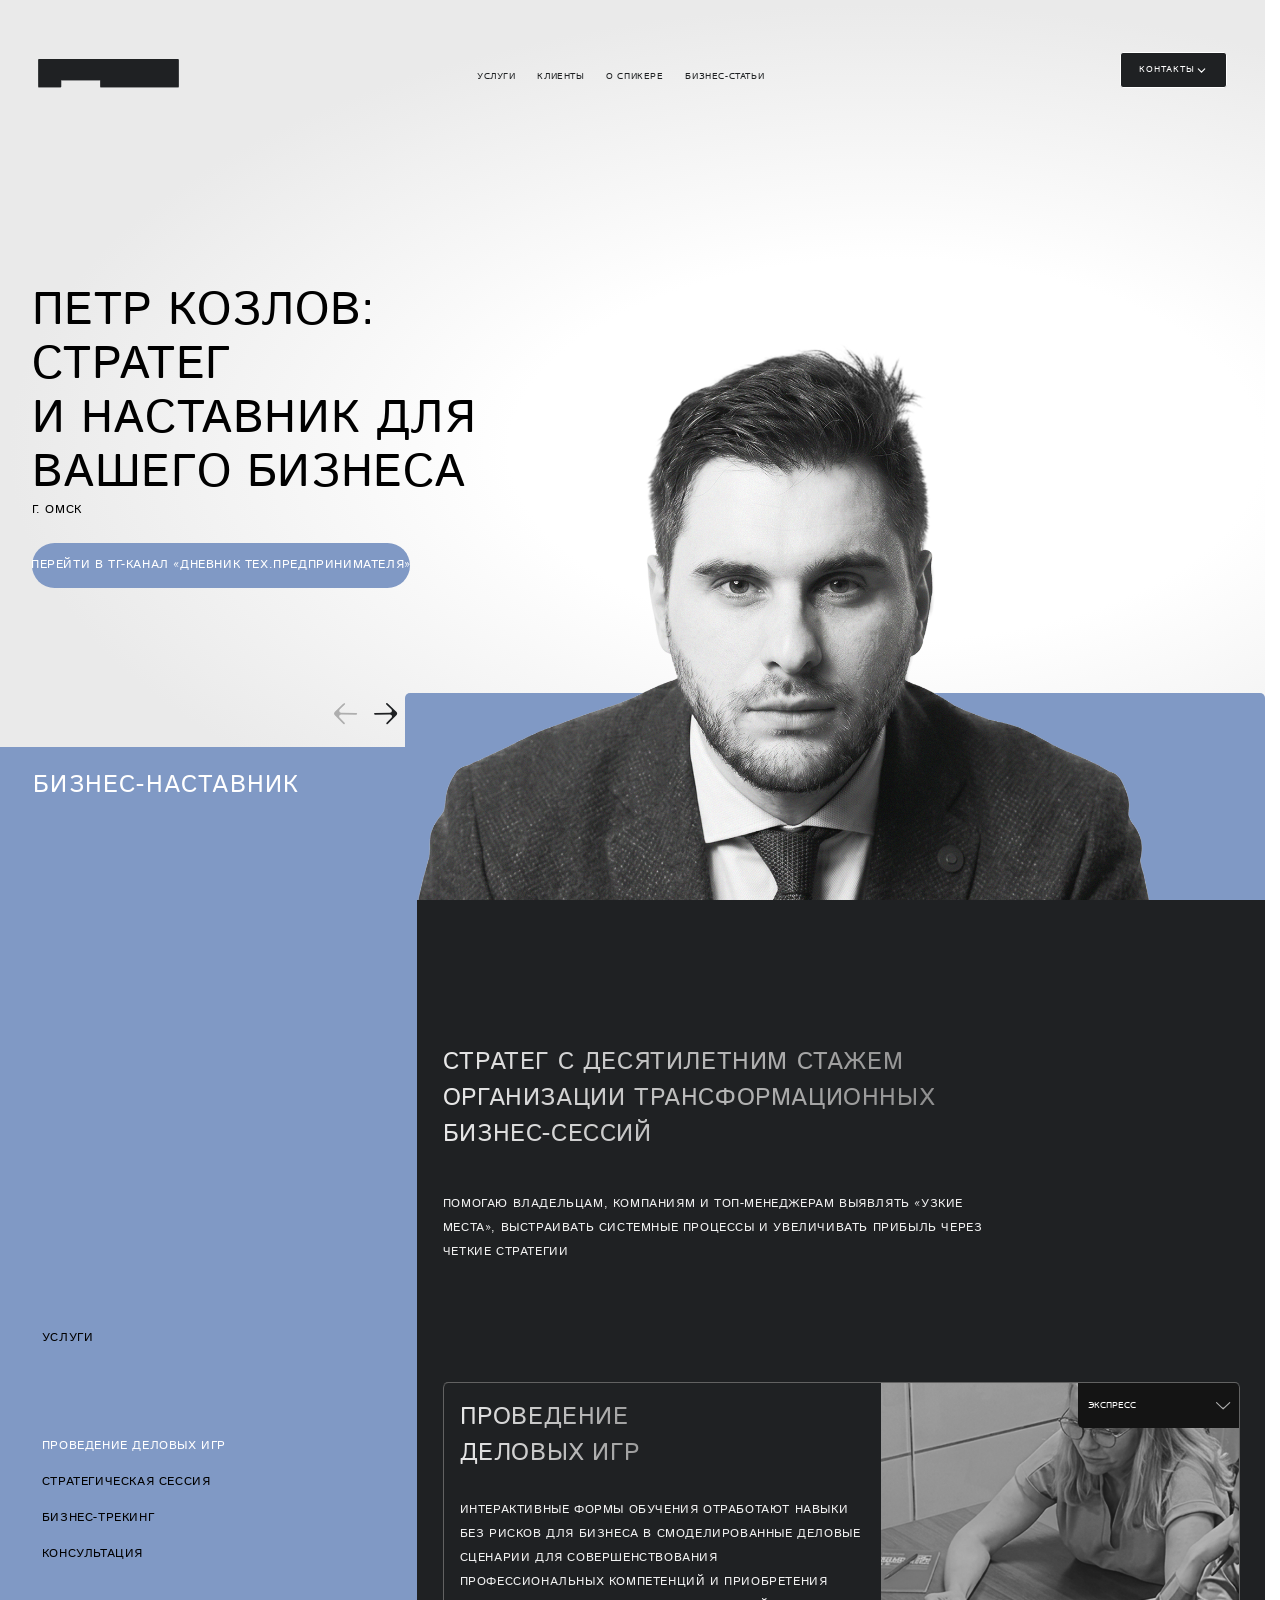
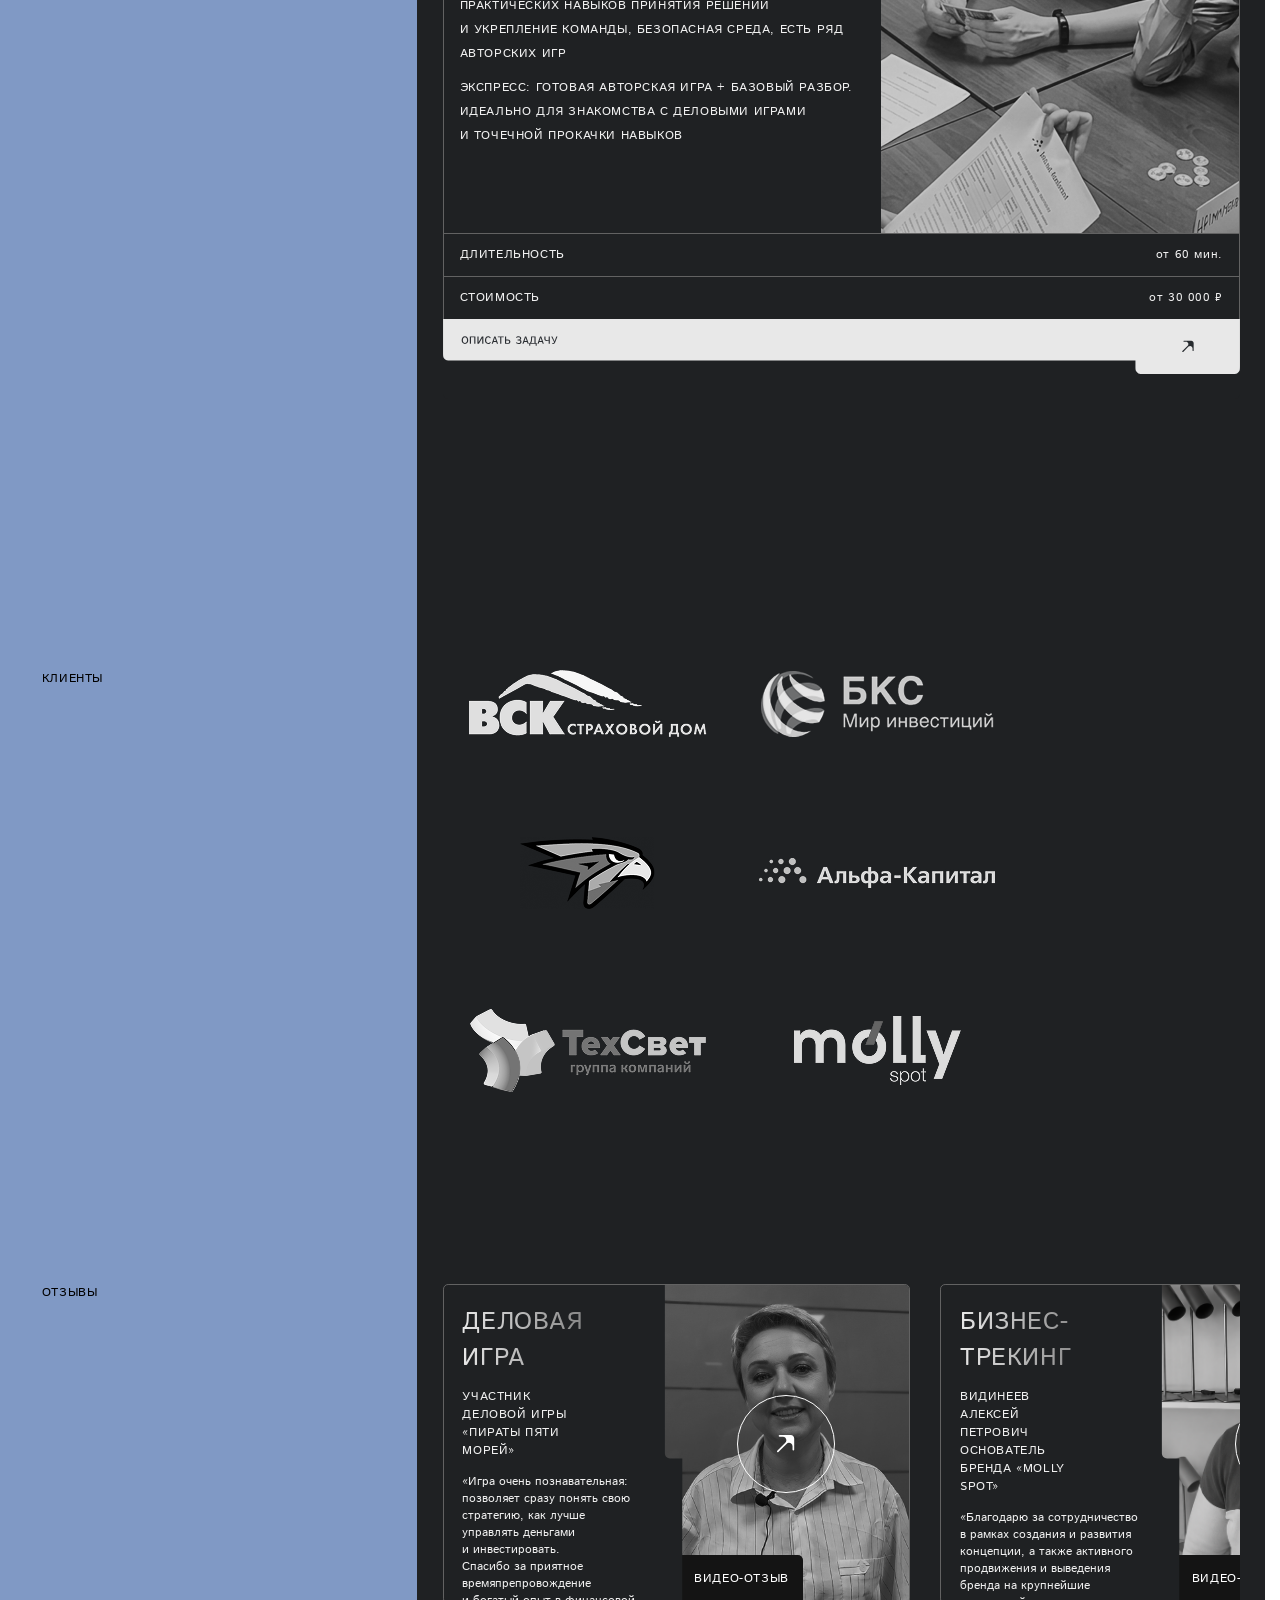
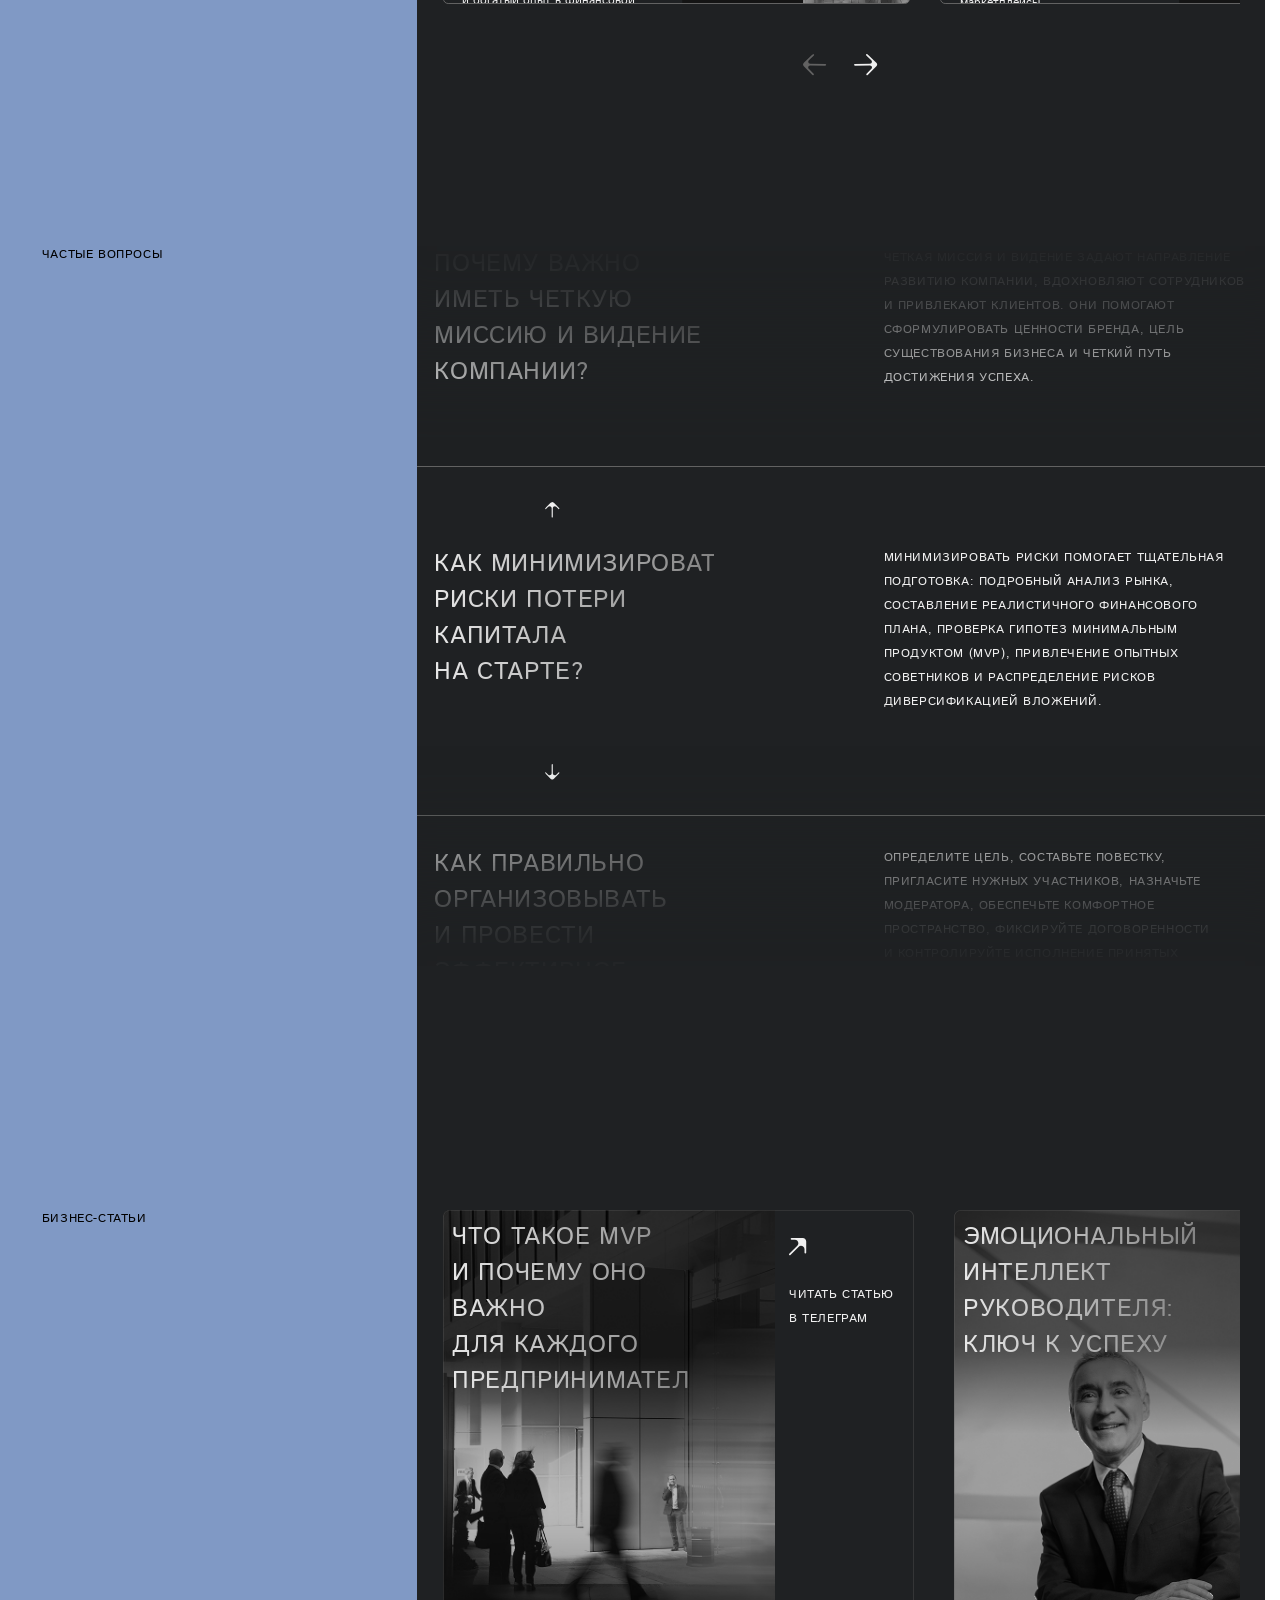
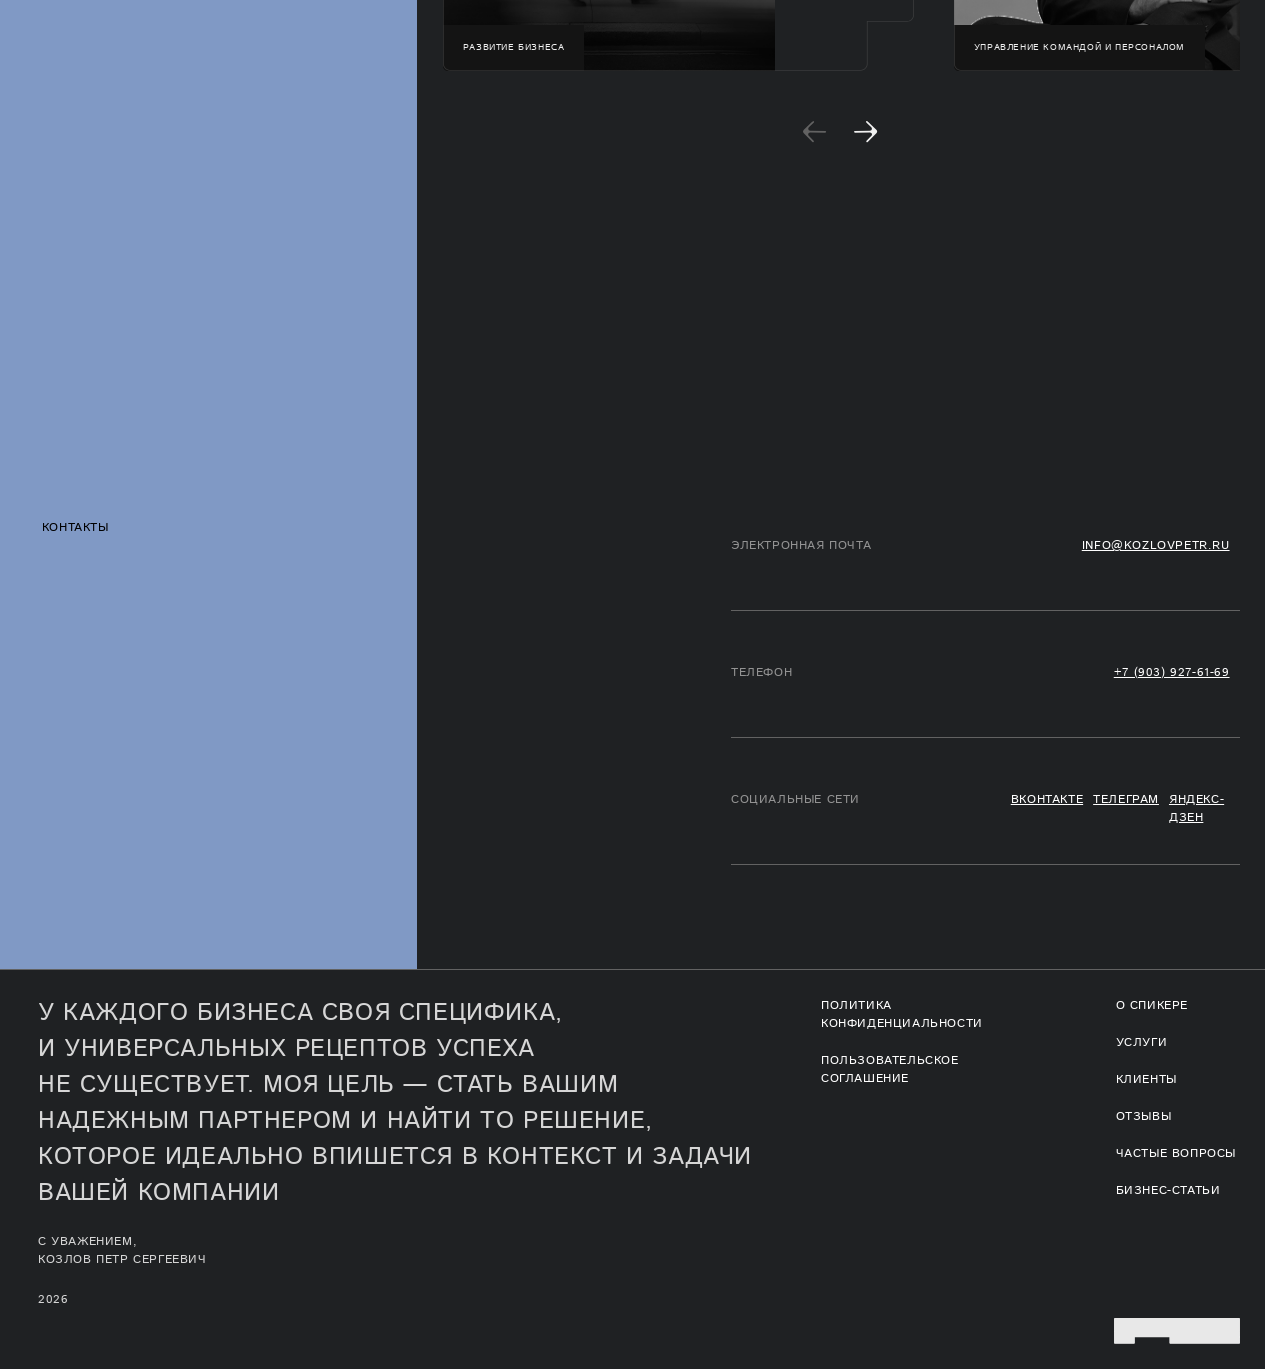
==== commit d38f44f5: "Доработка сайта" ====
--- a/index.html
+++ b/index.html
@@ -19,7 +19,7 @@
 				<div class="mobile-nav-container hidden">
 					<a href="#m-services">УСЛУГИ</a>
 					<a href="#m-clients">КЛИЕНТЫ</a>
-					<a href="#about">О СПИКЕРЕ</a>
+					<a href="#about">О СПИКЕРЕ</a>
 					<a href="#m-articles">БИЗНЕС-СТАТЬИ</a>
 					<a href="#m-contacts">КОНТАКТЫ</a>
 					<a href="docs/privacy.pdf">ПОЛИТИКА КОНФИДЕНЦИАЛЬНОСТИ</a>
@@ -32,7 +32,7 @@
 				<div class="nav-links">
 					<a href="#services">Услуги</a>
 					<a href="#clients">КЛИЕНТЫ</a>
-					<a href="#about">О СПИКЕРЕ</a>
+					<a href="#about">О СПИКЕРЕ</a>
 					<a href="#articles">БИЗНЕС-СТАТЬИ</a>
 				</div>
 				<div class="contacts-dropdown">
@@ -94,10 +94,10 @@
 			<div class="hero-main-container">
 				<div class="main-text">
 					<h1>ПЕТР КОЗЛОВ: </h1>
-					<h1>Стратег и наставник для вашего бизнеса</h1>
+					<h1>Стратег и наставник для вашего бизнеса</h1>
 					<p>Г. ОМСК</p>
 					<div class="round-link-tg">
-						<a id="btn-go-to" href="https://t.me/technicalpred">ПЕРЕЙТИ В ТГ-КАНАЛ «ДНЕВНИК ТЕХ.ПРЕДПРИНИМАТЕЛЯ»</a>
+						<a id="btn-go-to" href="https://t.me/technicalpred">ПЕРЕЙТИ В ТГ-КАНАЛ «ДНЕВНИК ТЕХ. ПРЕДПРИНИМАТЕЛЯ»</a>
 					</div>
 				</div>
 			</div>
@@ -125,7 +125,7 @@
 			<div class="hero-mobile-main-container">
 				<div class="mobile-main-text">
 					<h1>ПЕТР КОЗЛОВ: </h1>
-					<h1>Стратег и наставник для вашего бизнеса</h1>
+					<h1>Стратег и наставник для вашего бизнеса</h1>
 				</div>
 				<div class="hero-mobile-photo-container">
 					<img src="assets/images/m-hero-section-first.png" alt="hero-section-1" class="hero-mobile-photo">
@@ -135,7 +135,7 @@
 				</div>
 				
 				<div class="mobile-round-link-tg">
-					<a id="mobile-btn-go-to" href="https://t.me/technicalpred">ПЕРЕЙТИ В ТЕЛЕГРАМ-КАНАЛ</a>
+					<a id="mobile-btn-go-to" href="https://t.me/technicalpred">ПЕРЕЙТИ В ТЕЛЕГРАМ-КАНАЛ</a>
 				</div>
 				<div class="mobile-color-hero-section">
 					<h2 class="mobile-main-text-swap" id="mobile-main-text-swap">БИЗНЕС-НАСТАВНИК</h2>
@@ -169,9 +169,9 @@
 			</div>
 			<div class="type-section-right-container right-services-section" id="about">
 				<div class="right-section-main-desc">
-					<h3 class="right-section-headers">стратег с десятилетним стажем организации трансформационных бизнес-сессий</h3>
+					<h3 class="right-section-headers">стратег с десятилетним стажем организации трансформационных бизнес-сессий</h3>
 					<p class="right-section-text">
-						Помогаю владельцам, компаниям и топ-менеджерам выявлять «узкие места», выстраивать системные процессы и увеличивать прибыль через четкие стратегии
+						Помогаю владельцам, компаниям и топ-менеджерам выявлять «узкие места», выстраивать системные процессы и увеличивать прибыль через четкие стратегии
 					</p>
 				</div>
 
@@ -184,16 +184,15 @@
 							<div class="top-part-card">
 								<div class="top-part-card-left">
 									<h4 class="right-section-headers service-headers">Проведение деловых игр</h4>
-									<p class="right-section-text service-desc-first">интерактивные формы обучения отработают навыки
-										без рисков для бизнеса в смоделированные деловые сценарии для совершенствования профессиональных&nbsp;Компетенций&nbsp;и приобретения практических навыков принятия решений и укрепление команды, безопасная среда, есть ряд авторских игр
+									<p class="right-section-text service-desc-first">интерактивные формы обучения отработают навыки без рисков для бизнеса в смоделированные деловые сценарии для совершенствования профессиональных компетенций и приобретения практических навыков принятия решений и укрепление команды, безопасная среда, есть ряд авторских игр
 									</p>
 									<p class="right-section-text service-desc-second">
-										экспресс: Готовая авторская игра + базовый разбор. Идеально для знакомства с деловыми играми и точечной прокачки навыков
+										экспресс: Готовая авторская игра + базовый разбор. Идеально для знакомства с деловыми играми и точечной прокачки навыков
 									</p>
 
 								</div>
 								<div class="top-part-card-right">
-									<img src="assets/images/service_1.png" alt="service-card1">
+									<img src="assets/images/service_1.png" id="service-photo-businessgames" alt="service-card1">
 
 									<div class="service-selector">
 										<button class="service-selector-btn">
@@ -213,7 +212,7 @@
 													<path d="M0.00041566 10.7972C0.0065426 11.2652 0.390896 11.6396 0.858895 11.6335L15.9444 11.436C17.7261 11.4127 18.6465 13.5551 17.4032 14.8314L12.5445 19.819C12.2335 20.1383 12.224 20.6443 12.5228 20.975C12.8499 21.337 13.4146 21.3476 13.755 20.9982L22.6028 11.9156C23.3735 11.1244 23.357 9.8582 22.5658 9.08744L13.4832 0.23965C13.1338 -0.100743 12.5695 -0.075355 12.2521 0.295043C11.962 0.633497 11.9848 1.13907 12.3041 1.45011L17.2916 6.30879C18.568 7.55211 17.7039 9.71789 15.9222 9.74122L0.836707 9.93871C0.368711 9.94484 -0.00571129 10.3292 0.00041566 10.7972Z"/>
 													</svg>
 												<p class="service-desc-second-info">
-													Готовая авторская игра + базовый разбор. Идеально для знакомства с деловыми играми и точечной прокачки навыков
+													Готовая авторская игра + базовый разбор. Идеально для знакомства с деловыми играми и точечной прокачки навыков
 												</p>
 											  </div>
 											  <div class="bottom-choice-card-part">
@@ -236,8 +235,8 @@
 												    <path d="M0.00041566 10.7972C0.0065426 11.2652 0.390896 11.6396 0.858895 11.6335L15.9444 11.436C17.7261 11.4127 18.6465 13.5551 17.4032 14.8314L12.5445 19.819C12.2335 20.1383 12.224 20.6443 12.5228 20.975C12.8499 21.337 13.4146 21.3476 13.755 20.9982L22.6028 11.9156C23.3735 11.1244 23.357 9.8582 22.5658 9.08744L13.4832 0.23965C13.1338 -0.100743 12.5695 -0.075355 12.2521 0.295043C11.962 0.633497 11.9848 1.13907 12.3041 1.45011L17.2916 6.30879C18.568 7.55211 17.7039 9.71789 15.9222 9.74122L0.836707 9.93871C0.368711 9.94484 -0.00571129 10.3292 0.00041566 10.7972Z"/>
 												    </svg>
 											    	<p class="service-desc-second-info">
-													Адаптация сценария под ваши реалии
-													+ углублённый дебрифинг и диагностика
+													Адаптация сценария под ваши реалии
+													+ углублённый дебрифинг и диагностика
 											    	</p>
 											</div>
 											<div class="bottom-choice-card-part">
@@ -259,7 +258,7 @@
 												    <path d="M0.00041566 10.7972C0.0065426 11.2652 0.390896 11.6396 0.858895 11.6335L15.9444 11.436C17.7261 11.4127 18.6465 13.5551 17.4032 14.8314L12.5445 19.819C12.2335 20.1383 12.224 20.6443 12.5228 20.975C12.8499 21.337 13.4146 21.3476 13.755 20.9982L22.6028 11.9156C23.3735 11.1244 23.357 9.8582 22.5658 9.08744L13.4832 0.23965C13.1338 -0.100743 12.5695 -0.075355 12.2521 0.295043C11.962 0.633497 11.9848 1.13907 12.3041 1.45011L17.2916 6.30879C18.568 7.55211 17.7039 9.71789 15.9222 9.74122L0.836707 9.93871C0.368711 9.94484 -0.00571129 10.3292 0.00041566 10.7972Z"/>
 												    </svg>
 											    <p class="service-desc-second-info">
-													индивидуальная Разработка уникальной симуляции под бизнес-процессы вашей компании с пост-игровым сопровождением
+													индивидуальная Разработка уникальной симуляции под бизнес-процессы вашей компании с пост-игровым сопровождением
 											    </p>
 											</div>
 											<div class="bottom-choice-card-part">
@@ -303,7 +302,7 @@
 										Способ совместной деятельности топ-менеджмента и основных работников фирмы, ориентированный на формирование и утверждение единой стратегии перспективного развития на определённый период
 									</p>
 									<p class="right-section-text service-desc-second">
-										экспресс: Однодневная сессия с готовой методологией. Подходит для малого бизнеса и стартапов, которым нужно быстро синхронизировать видение
+										экспресс: Однодневная сессия с готовой методологией. Подходит для малого бизнеса и стартапов, которым нужно быстро синхронизировать видение
 									</p>
 								</div>
 								<div class="top-part-card-right">
@@ -325,7 +324,7 @@
 												    <path d="M0.00041566 10.7972C0.0065426 11.2652 0.390896 11.6396 0.858895 11.6335L15.9444 11.436C17.7261 11.4127 18.6465 13.5551 17.4032 14.8314L12.5445 19.819C12.2335 20.1383 12.224 20.6443 12.5228 20.975C12.8499 21.337 13.4146 21.3476 13.755 20.9982L22.6028 11.9156C23.3735 11.1244 23.357 9.8582 22.5658 9.08744L13.4832 0.23965C13.1338 -0.100743 12.5695 -0.075355 12.2521 0.295043C11.962 0.633497 11.9848 1.13907 12.3041 1.45011L17.2916 6.30879C18.568 7.55211 17.7039 9.71789 15.9222 9.74122L0.836707 9.93871C0.368711 9.94484 -0.00571129 10.3292 0.00041566 10.7972Z"/>
 												    </svg>
 											    	<p class="service-desc-second-info">
-													Однодневная сессия с готовой методологией. Подходит для малого бизнеса и стартапов, которым нужно быстро синхронизировать видение
+													Однодневная сессия с готовой методологией. Подходит для малого бизнеса и стартапов, которым нужно быстро синхронизировать видение
 											    	</p>
 											</div>
 											<div class="bottom-choice-card-part">
@@ -347,7 +346,7 @@
 													<path d="M0.00041566 10.7972C0.0065426 11.2652 0.390896 11.6396 0.858895 11.6335L15.9444 11.436C17.7261 11.4127 18.6465 13.5551 17.4032 14.8314L12.5445 19.819C12.2335 20.1383 12.224 20.6443 12.5228 20.975C12.8499 21.337 13.4146 21.3476 13.755 20.9982L22.6028 11.9156C23.3735 11.1244 23.357 9.8582 22.5658 9.08744L13.4832 0.23965C13.1338 -0.100743 12.5695 -0.075355 12.2521 0.295043C11.962 0.633497 11.9848 1.13907 12.3041 1.45011L17.2916 6.30879C18.568 7.55211 17.7039 9.71789 15.9222 9.74122L0.836707 9.93871C0.368711 9.94484 -0.00571129 10.3292 0.00041566 10.7972Z"/>
 													</svg>
 												<p class="service-desc-second-info">
-													Диагностика текущей ситуации + проработка стратегии + дорожная карта с KPI. Идеально для компаний на этапе роста или трансформации
+													Диагностика текущей ситуации + проработка стратегии + дорожная карта с KPI. Идеально для компаний на этапе роста или трансформации
 												</p>
 											  </div>
 											  <div class="bottom-choice-card-part">
@@ -372,7 +371,7 @@
 													Индивидуальная Стратегическая сессия
 													+ сопровождение реализации
 													+ ежеквартальные ревью стратегии
-													с топ-командой
+													с топ-командой
 												</p>
 											  </div>
 											  <div class="bottom-choice-card-part">
@@ -416,7 +415,7 @@
 										регулярный мониторинг и исследование важнейших метрик компании, предназначенный для обнаружения слабых мест, определений путей расширения и оптимизации функционирования
 									</p>
 									<p class="right-section-text service-desc-second">
-										экспресс-диагностика: Базовый мониторинг ключевых метрик + выявление «узких горлышек» + список рекомендаций. Подходит для малого бизнеса, которому нужен быстрый срез состояния
+										экспресс-диагностика: Базовый мониторинг ключевых метрик + выявление «узких горлышек» + список рекомендаций. Подходит для малого бизнеса, которому нужен быстрый срез состояния
 									</p>
 								</div>
 								<div class="top-part-card-right">
@@ -439,7 +438,7 @@
 													</svg>
 												<p class="service-desc-second-info">
 													Базовый мониторинг ключевых метрик
-													+ выявление «узких горлышек» + список рекомендаций. Подходит для малого бизнеса, которому нужен быстрый срез состояния
+													+ выявление «узких горлышек» + список рекомендаций. Подходит для малого бизнеса, которому нужен быстрый срез состояния
 												</p>
 											  </div>
 											  <div class="bottom-choice-card-part">
@@ -461,7 +460,7 @@
 														<path d="M0.00041566 10.7972C0.0065426 11.2652 0.390896 11.6396 0.858895 11.6335L15.9444 11.436C17.7261 11.4127 18.6465 13.5551 17.4032 14.8314L12.5445 19.819C12.2335 20.1383 12.224 20.6443 12.5228 20.975C12.8499 21.337 13.4146 21.3476 13.755 20.9982L22.6028 11.9156C23.3735 11.1244 23.357 9.8582 22.5658 9.08744L13.4832 0.23965C13.1338 -0.100743 12.5695 -0.075355 12.2521 0.295043C11.962 0.633497 11.9848 1.13907 12.3041 1.45011L17.2916 6.30879C18.568 7.55211 17.7039 9.71789 15.9222 9.74122L0.836707 9.93871C0.368711 9.94484 -0.00571129 10.3292 0.00041566 10.7972Z"/>
 														</svg>
 													<p class="service-desc-second-info">
-														Углубленный анализ процессов + разработка плана улучшений + сопровождение внедрения изменений. Для компаний на этапе роста
+														Углубленный анализ процессов + разработка плана улучшений + сопровождение внедрения изменений. Для компаний на этапе роста
 													</p>
 											  	</div>
 											  	<div class="bottom-choice-card-part">
@@ -483,7 +482,7 @@
 														<path d="M0.00041566 10.7972C0.0065426 11.2652 0.390896 11.6396 0.858895 11.6335L15.9444 11.436C17.7261 11.4127 18.6465 13.5551 17.4032 14.8314L12.5445 19.819C12.2335 20.1383 12.224 20.6443 12.5228 20.975C12.8499 21.337 13.4146 21.3476 13.755 20.9982L22.6028 11.9156C23.3735 11.1244 23.357 9.8582 22.5658 9.08744L13.4832 0.23965C13.1338 -0.100743 12.5695 -0.075355 12.2521 0.295043C11.962 0.633497 11.9848 1.13907 12.3041 1.45011L17.2916 6.30879C18.568 7.55211 17.7039 9.71789 15.9222 9.74122L0.836707 9.93871C0.368711 9.94484 -0.00571129 10.3292 0.00041566 10.7972Z"/>
 														</svg>
 													<p class="service-desc-second-info">
-														индивидуальный непрерывный мониторинг KPI, ежемесячные отчеты по показателям закзачика, а также ежеквартальная корректировка стратегии. Для среднего и крупного бизнесов — полное / частичное выполнение роли аналитического отдела
+														индивидуальный непрерывный мониторинг KPI, ежемесячные отчеты по показателям закзачика, а также ежеквартальная корректировка стратегии. Для среднего и крупного бизнесов — полное / частичное выполнение роли аналитического отдела
 													</p>
 											  	</div>
 											  	<div class="bottom-choice-card-part">
@@ -527,7 +526,7 @@
 										Рекомендации собственникам и топ-менеджерам организаций, нацеленные на повышение производительности, преодоление препятствий и реализацию стратегических планов
 									</p>
 									<p class="right-section-text service-desc-second">
-										Точечная консультация: Разбор одной конкретной управленческой задачи + персональные рекомендации. Идеально для быстрого получения экспертного взгляда.(заранее отправляется запрос).
+										Точечная консультация: Разбор одной конкретной управленческой задачи + персональные рекомендации. Идеально для быстрого получения экспертного взгляда.(заранее отправляется запрос).
 									</p>
 								</div>
 								<div class="top-part-card-right">
@@ -549,7 +548,7 @@
 														<path d="M0.00041566 10.7972C0.0065426 11.2652 0.390896 11.6396 0.858895 11.6335L15.9444 11.436C17.7261 11.4127 18.6465 13.5551 17.4032 14.8314L12.5445 19.819C12.2335 20.1383 12.224 20.6443 12.5228 20.975C12.8499 21.337 13.4146 21.3476 13.755 20.9982L22.6028 11.9156C23.3735 11.1244 23.357 9.8582 22.5658 9.08744L13.4832 0.23965C13.1338 -0.100743 12.5695 -0.075355 12.2521 0.295043C11.962 0.633497 11.9848 1.13907 12.3041 1.45011L17.2916 6.30879C18.568 7.55211 17.7039 9.71789 15.9222 9.74122L0.836707 9.93871C0.368711 9.94484 -0.00571129 10.3292 0.00041566 10.7972Z"/>
 														</svg>
 													<p class="service-desc-second-info">
-														Разбор одной конкретной управленческой задачи + персональные рекомендации. Идеально для быстрого получения экспертного взгляда (заранее отправляется запрос)
+														Разбор одной конкретной управленческой задачи + персональные рекомендации. Идеально для быстрого получения экспертного взгляда (заранее отправляется запрос)
 													</p>
 											  	</div>
 											  	<div class="bottom-choice-card-part">
@@ -571,7 +570,7 @@
 														<path d="M0.00041566 10.7972C0.0065426 11.2652 0.390896 11.6396 0.858895 11.6335L15.9444 11.436C17.7261 11.4127 18.6465 13.5551 17.4032 14.8314L12.5445 19.819C12.2335 20.1383 12.224 20.6443 12.5228 20.975C12.8499 21.337 13.4146 21.3476 13.755 20.9982L22.6028 11.9156C23.3735 11.1244 23.357 9.8582 22.5658 9.08744L13.4832 0.23965C13.1338 -0.100743 12.5695 -0.075355 12.2521 0.295043C11.962 0.633497 11.9848 1.13907 12.3041 1.45011L17.2916 6.30879C18.568 7.55211 17.7039 9.71789 15.9222 9.74122L0.836707 9.93871C0.368711 9.94484 -0.00571129 10.3292 0.00041566 10.7972Z"/>
 														</svg>
 													<p class="service-desc-second-info">
-														Глубокий анализ ситуации, дорожная карта изменений, сопровождение первых шагов внедрения. Подходит для комплексных задач (рост, трансформация, выход из кризиса).
+														Глубокий анализ ситуации, дорожная карта изменений, сопровождение первых шагов внедрения. Подходит для комплексных задач (рост, трансформация, выход из кризиса).
 													</p>
 											  	</div>
 											  	<div class="bottom-choice-card-part">
@@ -593,7 +592,7 @@
 														<path d="M0.00041566 10.7972C0.0065426 11.2652 0.390896 11.6396 0.858895 11.6335L15.9444 11.436C17.7261 11.4127 18.6465 13.5551 17.4032 14.8314L12.5445 19.819C12.2335 20.1383 12.224 20.6443 12.5228 20.975C12.8499 21.337 13.4146 21.3476 13.755 20.9982L22.6028 11.9156C23.3735 11.1244 23.357 9.8582 22.5658 9.08744L13.4832 0.23965C13.1338 -0.100743 12.5695 -0.075355 12.2521 0.295043C11.962 0.633497 11.9848 1.13907 12.3041 1.45011L17.2916 6.30879C18.568 7.55211 17.7039 9.71789 15.9222 9.74122L0.836707 9.93871C0.368711 9.94484 -0.00571129 10.3292 0.00041566 10.7972Z"/>
 														</svg>
 													<p class="service-desc-second-info">
-														Серия консультаций + аналитический мониторинг + связь с экспертом между встречами. Формат «персональный бизнес-советник» для собственников и CEO
+														Серия консультаций + аналитический мониторинг + связь с экспертом между встречами. Формат «персональный бизнес-советник» для собственников и CEO
 													</p>
 											  	</div>
 											  	<div class="bottom-choice-card-part">
@@ -698,10 +697,10 @@
 								</h4>
 								<p class="review-name">участник деловой игры «пираты пяти морей»</p>
 								<p class="right-section-text review-desc">
-									«Игра очень познавательная: позволяет сразу понять свою стратегию, как лучше управлять деньгами и инвестировать.
+									«Игра очень познавательная: позволяет сразу понять свою стратегию, как лучше управлять деньгами и инвестировать.
 								</p>
 								<p class="right-section-text review-desc">
-									Спасибо за приятное времяпрепровождение и богатый опыт в финансовой сфере»
+									Спасибо за приятное времяпрепровождение и богатый опыт в финансовой сфере»
 								</p>
 							</div>
 							<div class="review-slide-right">
@@ -818,13 +817,13 @@
 						<div class="faq-slide">
 							<div class="faq-slide-left">
 								<h4 class="right-section-headers">
-									Почему важно иметь четкую миссию и видение компании?
+									Почему важно иметь четкую миссию и видение компании?
 								</h4>
 								
 							</div>
 							<div class="faq-slide-right">
 								<p class="right-section-text">
-									Четкая миссия и видение задают направление развитию компании, вдохновляют сотрудников и привлекают клиентов. Они помогают сформулировать ценности бренда, цель существования бизнеса и четкий путь достижения успеха.
+									Четкая миссия и видение задают направление развитию компании, вдохновляют сотрудников и привлекают клиентов. Они помогают сформулировать ценности бренда, цель существования бизнеса и четкий путь достижения успеха.
 								</p>
 					     
 							</div>
@@ -832,13 +831,13 @@
 						<div class="faq-slide">
 							<div class="faq-slide-left">
 								<h4 class="right-section-headers">
-									Как минимизировать риски потери капитала на старте?
+									Как минимизировать риски потери капитала на старте?
 								</h4>
 								
 							</div>
 							<div class="faq-slide-right">
 								<p class="right-section-text">
-									Минимизировать риски помогает тщательная подготовка: подробный анализ рынка, составление реалистичного финансового плана, проверка гипотез минимальным продуктом (MVP), привлечение опытных советников и распределение рисков диверсификацией вложений.
+									Минимизировать риски помогает тщательная подготовка: подробный анализ рынка, составление реалистичного финансового плана, проверка гипотез минимальным продуктом (MVP), привлечение опытных советников и распределение рисков диверсификацией вложений.
 								</p>
 					     
 							</div>
@@ -846,13 +845,13 @@
 						<div class="faq-slide">
 							<div class="faq-slide-left">
 								<h4 class="right-section-headers">
-									Как правильно организовывать и провести эффективное совещание?
+									Как правильно организовывать и провести эффективное совещание?
 								</h4>
 								
 							</div>
 							<div class="faq-slide-right">
 								<p class="right-section-text">
-									Определите цель, составьте повестку, пригласите нужных участников, назначьте модератора, обеспечьте комфортное пространство, фиксируйте договоренности и контролируйте исполнение принятых решений.
+									Определите цель, составьте повестку, пригласите нужных участников, назначьте модератора, обеспечьте комфортное пространство, фиксируйте договоренности и контролируйте исполнение принятых решений.
 								</p>
 					     
 							</div>
@@ -866,7 +865,7 @@
 							</div>
 							<div class="faq-slide-right">
 								<p class="right-section-text">
-									Оптимальная длительность — от 1 до 3 дней. Конкретный срок зависит от масштабов бизнеса, числа участников и глубины решаемых задач.
+									Оптимальная длительность — от 1 до 3 дней. Конкретный срок зависит от масштабов бизнеса, числа участников и глубины решаемых задач.
 								</p>
 					     
 							</div>
@@ -874,13 +873,13 @@
 						<div class="faq-slide">
 							<div class="faq-slide-left">
 								<h4 class="right-section-headers">
-									Есть ли разница между коучингом и проведением стратегических сессий?
+									Есть ли разница между коучингом и проведением стратегических сессий?
 								</h4>
 								
 							</div>
 							<div class="faq-slide-right">
 								<p class="right-section-text">
-									Да, коучинг направлен на развитие личного потенциала, самостоятельное принятие решений клиентом. Стратегические сессии — это работа группы над выработкой совместных решений и развитием компании.
+									Да, коучинг направлен на развитие личного потенциала, самостоятельное принятие решений клиентом. Стратегические сессии — это работа группы над выработкой совместных решений и развитием компании.
 								</p>
 					     
 							</div>
@@ -888,13 +887,13 @@
 						<div class="faq-slide">
 							<div class="faq-slide-left">
 								<h4 class="right-section-headers">
-									Насколько важна правильная подготовка презентации для инвестора?
+									Насколько важна правильная подготовка презентации для инвестора?
 								</h4>
 								
 							</div>
 							<div class="faq-slide-right">
 								<p class="right-section-text">
-									Правильная презентация повышает шансы привлечь инвестиции. Она должна ясно демонстрировать потенциал бизнеса, конкурентоспособность и выгоду для инвестора. Грамотная структура, понятные графики и убедительная речь существенно повышают вероятность одобрения.
+									Правильная презентация повышает шансы привлечь инвестиции. Она должна ясно демонстрировать потенциал бизнеса, конкурентоспособность и выгоду для инвестора. Грамотная структура, понятные графики и убедительная речь существенно повышают вероятность одобрения.
 								</p>
 					     
 							</div>
@@ -902,13 +901,13 @@
 						<div class="faq-slide">
 							<div class="faq-slide-left">
 								<h4 class="right-section-headers">
-									Какие ошибки чаще всего допускают начинающие предприниматели?
+									Какие ошибки чаще всего допускают начинающие предприниматели?
 								</h4>
 								
 							</div>
 							<div class="faq-slide-right">
 								<p class="right-section-text">
-									Типичные ошибки новичков: недооценивание конкуренции, неправильная оценка затрат, недостаточная экспертиза рынка, отсутствие гибкости в управлении и игнорирование обратной связи от клиентов, а также правильно выбранная целевая аудитория.
+									Типичные ошибки новичков: недооценивание конкуренции, неправильная оценка затрат, недостаточная экспертиза рынка, отсутствие гибкости в управлении и игнорирование обратной связи от клиентов, а также правильно выбранная целевая аудитория.
 								</p>
 					     
 							</div>
@@ -916,13 +915,13 @@
 						<div class="faq-slide">
 							<div class="faq-slide-left">
 								<h4 class="right-section-headers">
-									Нужна ли команда основателей или достаточно одного лидера?
+									Нужна ли команда основателей или достаточно одного лидера?
 								</h4>
 								
 							</div>
 							<div class="faq-slide-right">
 								<p class="right-section-text">
-									Команде легче преодолеть препятствия, распределять нагрузки и предлагать разные точки зрения. Один лидер рискует перегрузиться, упустить нюансы и замедлить рост компании.
+									Команде легче преодолеть препятствия, распределять нагрузки и предлагать разные точки зрения. Один лидер рискует перегрузиться, упустить нюансы и замедлить рост компании.
 								</p>
 					     
 							</div>
@@ -930,13 +929,13 @@
 						<div class="faq-slide">
 							<div class="faq-slide-left">
 								<h4 class="right-section-headers">
-									Подходит ли метод деловой игры для всех видов бизнеса?
+									Подходит ли метод деловой игры для всех видов бизнеса?
 								</h4>
 								
 							</div>
 							<div class="faq-slide-right">
 								<p class="right-section-text">
-									Деловая игра полезна практически для любого бизнеса, особенно там, где важны командная работа, разработка новых продуктов, управление ресурсами и стрессоустойчивость сотрудников.
+									Деловая игра полезна практически для любого бизнеса, особенно там, где важны командная работа, разработка новых продуктов, управление ресурсами и стрессоустойчивость сотрудников.
 								</p>
 					     
 							</div>
@@ -944,13 +943,13 @@
 						<div class="faq-slide">
 							<div class="faq-slide-left">
 								<h4 class="right-section-headers">
-									Возможно ли разработать индивидуальную игру под запросы конкретной компании?
+									Возможно ли разработать индивидуальную игру под запросы конкретной компании?
 								</h4>
 								
 							</div>
 							<div class="faq-slide-right">
 								<p class="right-section-text">
-									Да, возможно. Игры адаптируются под потребности заказчика, учитываются специфика отрасли, корпоративная культура и актуальные задачи компании. Процесс обсуждается в каждой ситуации индивидуально, всегда запросы имеют специфику.
+									Да, возможно. Игры адаптируются под потребности заказчика, учитываются специфика отрасли, корпоративная культура и актуальные задачи компании. Процесс обсуждается в каждой ситуации индивидуально, всегда запросы имеют специфику.
 								</p>
 					     
 							</div>
@@ -992,7 +991,7 @@
 									<path d="M0.247356 16.9678C0.5778 17.2982 1.11355 17.2982 1.444 16.9678L9.52405 8.88772C11.7378 6.67393 15.523 8.2435 15.5206 11.3743L15.5181 14.6657C15.5177 15.1116 15.8642 15.4809 16.3092 15.509C16.7952 15.5396 17.2063 15.154 17.2066 14.667L17.2152 3.51532C17.2167 1.5732 15.6419 -0.00157085 13.6998 -7.53099e-05L2.5481 0.0085095C2.06116 0.00888309 1.67549 0.419963 1.70614 0.905927C1.7342 1.35095 2.10349 1.69742 2.54939 1.69707L5.84086 1.69454C8.97164 1.69213 10.5412 5.47728 8.32741 7.69108L0.247357 15.7711C-0.0830879 16.1016 -0.0830873 16.6373 0.247356 16.9678Z" fill="#262A2E"/>
 								</svg>
 									
-								<p class="right-section-text">Читать статью в телеграм</p>
+								<p class="right-section-text">Читать статью в телеграм</p>
 							</div>
 							<div class="articles-slide-cover">
 								<svg class="articles-slide-cover-svg" viewBox="0 0 549 537" fill="none" xmlns="http://www.w3.org/2000/svg">
@@ -1003,7 +1002,7 @@
 								</svg>
 								<img class="mobile-articles-slide-cover-svg" src="assets/svg/mobile-article-cover.svg" alt="">
 								<h4 class="right-section-headers articles-slider-h">
-									Что такое MVP и почему оно важно для каждого предпринимателя?
+									Что такое MVP и почему оно важно для каждого предпринимателя?
 								</h4>	
 								
 							</div>
@@ -1013,7 +1012,7 @@
 							<div class="articles-slide-left">
 								<img src="assets/images/Business article2.png" alt="BA1">
 								<div class="article-die">
-									Управление командой и персоналом
+									Управление командой и персоналом
 								</div>
 							</div>
 							<div class="articles-slide-right">
@@ -1021,7 +1020,7 @@
 									<path d="M0.247356 16.9678C0.5778 17.2982 1.11355 17.2982 1.444 16.9678L9.52405 8.88772C11.7378 6.67393 15.523 8.2435 15.5206 11.3743L15.5181 14.6657C15.5177 15.1116 15.8642 15.4809 16.3092 15.509C16.7952 15.5396 17.2063 15.154 17.2066 14.667L17.2152 3.51532C17.2167 1.5732 15.6419 -0.00157085 13.6998 -7.53099e-05L2.5481 0.0085095C2.06116 0.00888309 1.67549 0.419963 1.70614 0.905927C1.7342 1.35095 2.10349 1.69742 2.54939 1.69707L5.84086 1.69454C8.97164 1.69213 10.5412 5.47728 8.32741 7.69108L0.247357 15.7711C-0.0830879 16.1016 -0.0830873 16.6373 0.247356 16.9678Z" fill="#262A2E"/>
 								</svg>
 									
-								<p class="right-section-text">Читать статью в телеграм</p>
+								<p class="right-section-text">Читать статью в телеграм</p>
 							</div>
 							<div class="articles-slide-cover">
 								<svg class="articles-slide-cover-svg" viewBox="0 0 549 537" fill="none" xmlns="http://www.w3.org/2000/svg">
@@ -1032,7 +1031,7 @@
 								</svg>
 								<img class="mobile-articles-slide-cover-svg" src="assets/svg/mobile-article-cover.svg" alt="">
 								<h4 class="right-section-headers articles-slider-h">
-									Эмоциональный интеллект руководителя: ключ к успеху
+									Эмоциональный интеллект руководителя: ключ к успеху
 								</h4>	
 								
 							</div>
@@ -1050,7 +1049,7 @@
 									<path d="M0.247356 16.9678C0.5778 17.2982 1.11355 17.2982 1.444 16.9678L9.52405 8.88772C11.7378 6.67393 15.523 8.2435 15.5206 11.3743L15.5181 14.6657C15.5177 15.1116 15.8642 15.4809 16.3092 15.509C16.7952 15.5396 17.2063 15.154 17.2066 14.667L17.2152 3.51532C17.2167 1.5732 15.6419 -0.00157085 13.6998 -7.53099e-05L2.5481 0.0085095C2.06116 0.00888309 1.67549 0.419963 1.70614 0.905927C1.7342 1.35095 2.10349 1.69742 2.54939 1.69707L5.84086 1.69454C8.97164 1.69213 10.5412 5.47728 8.32741 7.69108L0.247357 15.7711C-0.0830879 16.1016 -0.0830873 16.6373 0.247356 16.9678Z" fill="#262A2E"/>
 								</svg>
 									
-								<p class="right-section-text">Читать статью в телеграм</p>
+								<p class="right-section-text">Читать статью в телеграм</p>
 							</div>
 							<div class="articles-slide-cover">
 								<svg class="articles-slide-cover-svg" viewBox="0 0 549 537" fill="none" xmlns="http://www.w3.org/2000/svg">
@@ -1061,7 +1060,7 @@
 								</svg>
 								<img class="mobile-articles-slide-cover-svg" src="assets/svg/mobile-article-cover.svg" alt="">
 								<h4 class="right-section-headers articles-slider-h">
-									Личный бренд предпринимателя: зачем нужен и как его развивать?
+									Личный бренд предпринимателя: зачем нужен и как его развивать?
 								</h4>	
 							</div>
 					     
@@ -1070,7 +1069,7 @@
 							<div class="articles-slide-left">
 								<img src="assets/images/Business article4.png" alt="BA1">
 								<div class="article-die">
-									продажи и маркетинг
+									продажи и маркетинг
 								</div>
 							</div>
 							<div class="articles-slide-right">
@@ -1078,7 +1077,7 @@
 									<path d="M0.247356 16.9678C0.5778 17.2982 1.11355 17.2982 1.444 16.9678L9.52405 8.88772C11.7378 6.67393 15.523 8.2435 15.5206 11.3743L15.5181 14.6657C15.5177 15.1116 15.8642 15.4809 16.3092 15.509C16.7952 15.5396 17.2063 15.154 17.2066 14.667L17.2152 3.51532C17.2167 1.5732 15.6419 -0.00157085 13.6998 -7.53099e-05L2.5481 0.0085095C2.06116 0.00888309 1.67549 0.419963 1.70614 0.905927C1.7342 1.35095 2.10349 1.69742 2.54939 1.69707L5.84086 1.69454C8.97164 1.69213 10.5412 5.47728 8.32741 7.69108L0.247357 15.7711C-0.0830879 16.1016 -0.0830873 16.6373 0.247356 16.9678Z" fill="#262A2E"/>
 								</svg>
 									
-								<p class="right-section-text">Читать статью в телеграм</p>
+								<p class="right-section-text">Читать статью в телеграм</p>
 							</div>
 							<div class="articles-slide-cover">
 								<svg class="articles-slide-cover-svg" viewBox="0 0 549 537" fill="none" xmlns="http://www.w3.org/2000/svg">
@@ -1089,7 +1088,7 @@
 								</svg>
 								<img class="mobile-articles-slide-cover-svg" src="assets/svg/mobile-article-cover.svg" alt="">
 								<h4 class="right-section-headers articles-slider-h">
-									Топ-10 ошибок начинающих маркетологов и способы их избежать
+									Топ-10 ошибок начинающих маркетологов и способы их избежать
 								</h4>	
 								
 							</div>
@@ -1163,10 +1162,10 @@
 	<footer>
 		<div class="footer-left-container">
 			<h5 class="footer-main-text">
-				У каждого бизнеса своя специфика, и универсальных рецептов успеха
-				не существует. Моя цель — стать вашим надежным партнером и найти то решение, которое идеально впишется в контекст и задачи вашей компании
+				У каждого бизнеса своя специфика, и универсальных рецептов успеха
+				не существует. Моя цель — стать вашим надежным партнером и найти то решение, которое идеально впишется в контекст и задачи вашей компании
 			</h5>
-			<p class="footer-sub-text">С уважением,<br>Козлов Петр Сергеевич</p>
+			<p class="footer-sub-text">С уважением,<br>Козлов Петр Сергеевич</p>
 			<p class="footer-sub-text" id="year"></p>
 			<img id="mobile-footer-logo" src="assets/svg/Union.svg" alt="logo">
 		</div>
@@ -1181,11 +1180,11 @@
 
 			<div class="footer-column">
 				<div class="footer-row">
-					<a href="#about">О спикере</a>
+					<a href="#about">О спикере</a>
 					<a href="#services">Услуги</a>
 					<a href="#clients">Клиенты</a>
 					<a href="#reviews">Отзывы</a>
-					<a href="#faq">Частые вопросы</a>
+					<a href="#faq">Частые вопросы</a>
 					<a href="#articles">Бизнес-статьи</a>
 				</div>
 				<div class="footer-row-logo">
--- a/assets/css/style.css
+++ b/assets/css/style.css
@@ -326,6 +326,22 @@
 	transition: var(--transition-params);
 }
 
+.nav-links-dark{
+	display: flex;
+	flex-flow: row nowrap;
+	width: 25%;
+	justify-content: space-between;
+	
+}
+
+.nav-links-dark a{
+	padding: 5px;
+	font-size: var(--text-xs);
+	text-decoration: none;
+	color: var(--color-light);
+	transition: var(--transition-params);
+}
+
 
 
 .contacts-dropdown {
@@ -342,7 +358,8 @@
 	height: 36px;
   
 	background-color: var(--color-dark);
-	border: none;
+	border: 1px var(--color-light) solid;
+	border-radius: 3px;
   
 	padding: 0 18px;
   
@@ -678,7 +695,7 @@
 
 .slider-services{
 	width: 100%;
-	min-height: 623px;
+	min-height: 700px;
 	height: 100%;
 	overflow: hidden;
 	position: relative;
@@ -708,7 +725,7 @@
 
 .top-part-card{
 	width: 100%;
-	height: 400px;
+	height: 450px;
 	display: flex;
 	flex-direction: row;
 	border-left: 1px var(--color-gray-borders) solid;
@@ -1314,12 +1331,12 @@
 
 .article-die{
 	font-size: var(--text-xs);
-	width: 50%;
+	width: auto;
 	height: 10%;
 	background-color: #141414;
 	display: flex;
 	flex-wrap: wrap;
-	padding-left: 10px;
+	padding: 0 20px;
 	align-items: center;
 	position: absolute;
 	left: 0;
@@ -1516,18 +1533,20 @@
 
 .brief-section{
 	width: 100%;
-	height: 100vh;
-	background-color: var(--main-color);
+	height: 110vh;
+	background-color: var(--color-dark);
 	display: flex;
 	justify-content: center;
 	align-items: center;
 }
 
 .brief-container{
-	width: 40%;
+	margin-top: 100px;
+	width: 50%;
 	height: auto;
 	background-color: var(--color-dark);
 	border-radius: var(--border-radius-sections);
+	border: 1px var(--color-gray-borders) solid;
 }
 
 .brief-content{
@@ -1535,9 +1554,15 @@
 }
 
 #email-button-brief{
+	display: block;
+	text-align: center;
+	width: 100%;
 	padding: 1%;
+	text-decoration: none;
+	color: var(--color-dark);
+	background-color: var(--color-light);
 	border: 1px var(--color-gray-borders) solid;
-	border-radius: var(--border-radius-sections);
+	border-radius: 100px;
 	transition: var(--transition-params);
 }
 
@@ -1556,16 +1581,28 @@
 	color: var(--color-arrow-gray);
 }
 
+.brief-content h5{
+	margin-top: 60px;
+	font-size: var(--text-xs);
+	color: var(--color-bg-gray);
+}
+
 .brief-content ul{
-	padding: 0;
+	padding: 0 2%;
+	margin-bottom: 60px;
 }
 
 .brief-content li{
-	font-size: var(--text-base);
+	font-size: var(--text-xs);
 	color: var(--color-bg-gray);
-	list-style-type: circle;
+	list-style-type: disc;
 	margin: 20px 0;
 
+}
+
+#brief-back-arrow{
+	width: 20px;
+	margin-bottom: 60px;
 }
 
 /* PAGINATION */
@@ -1586,6 +1623,11 @@
 
 @media (hover: hover){
 	.nav-links a:hover{
+		text-decoration: none;
+		color: #939393;
+	}
+
+	.nav-links-dark a:hover{
 		text-decoration: none;
 		color: #939393;
 	}
@@ -1995,6 +2037,10 @@
 		height: 320px;
 		object-fit: cover;
 		object-position: 55% top;
+	}
+
+	#service-photo-businessgames{
+		object-position: 100%;
 	}
 	
 	.service-desc-duration, .service-desc-price, .top-part-card-left{
